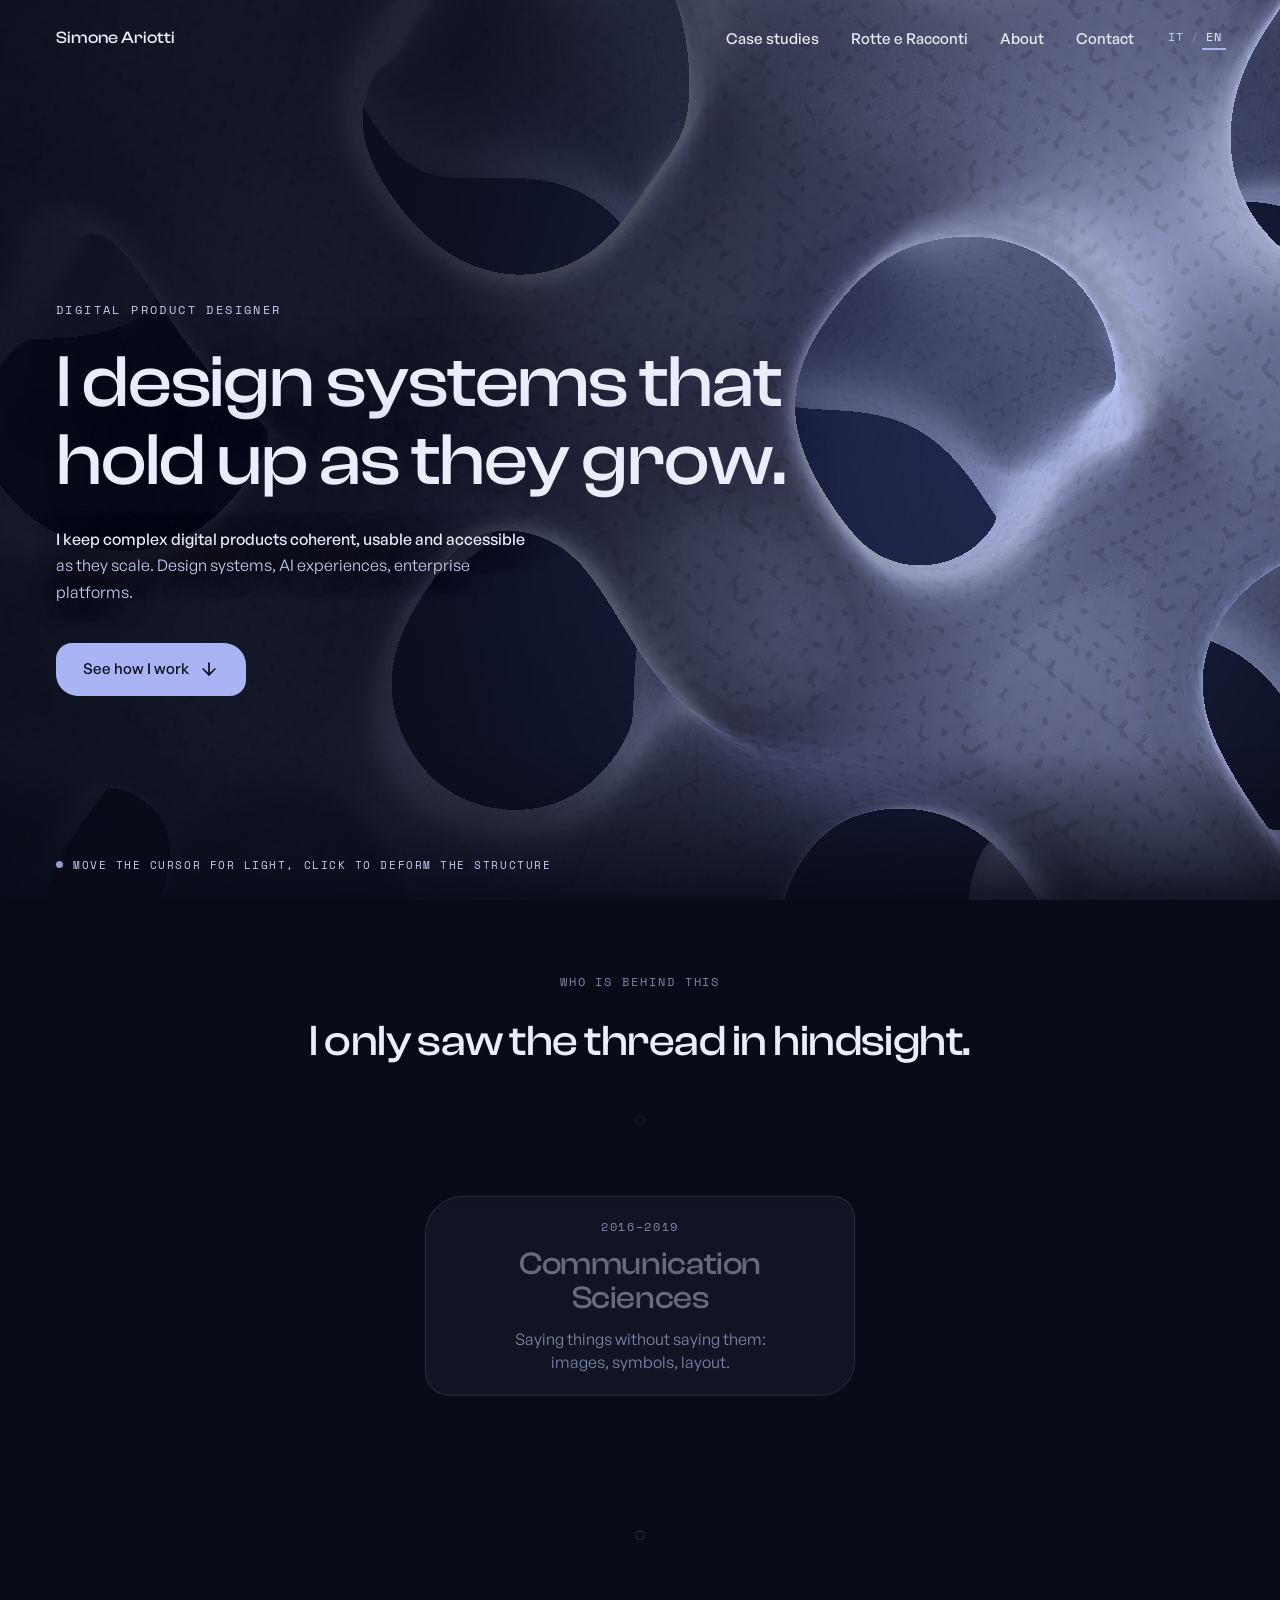
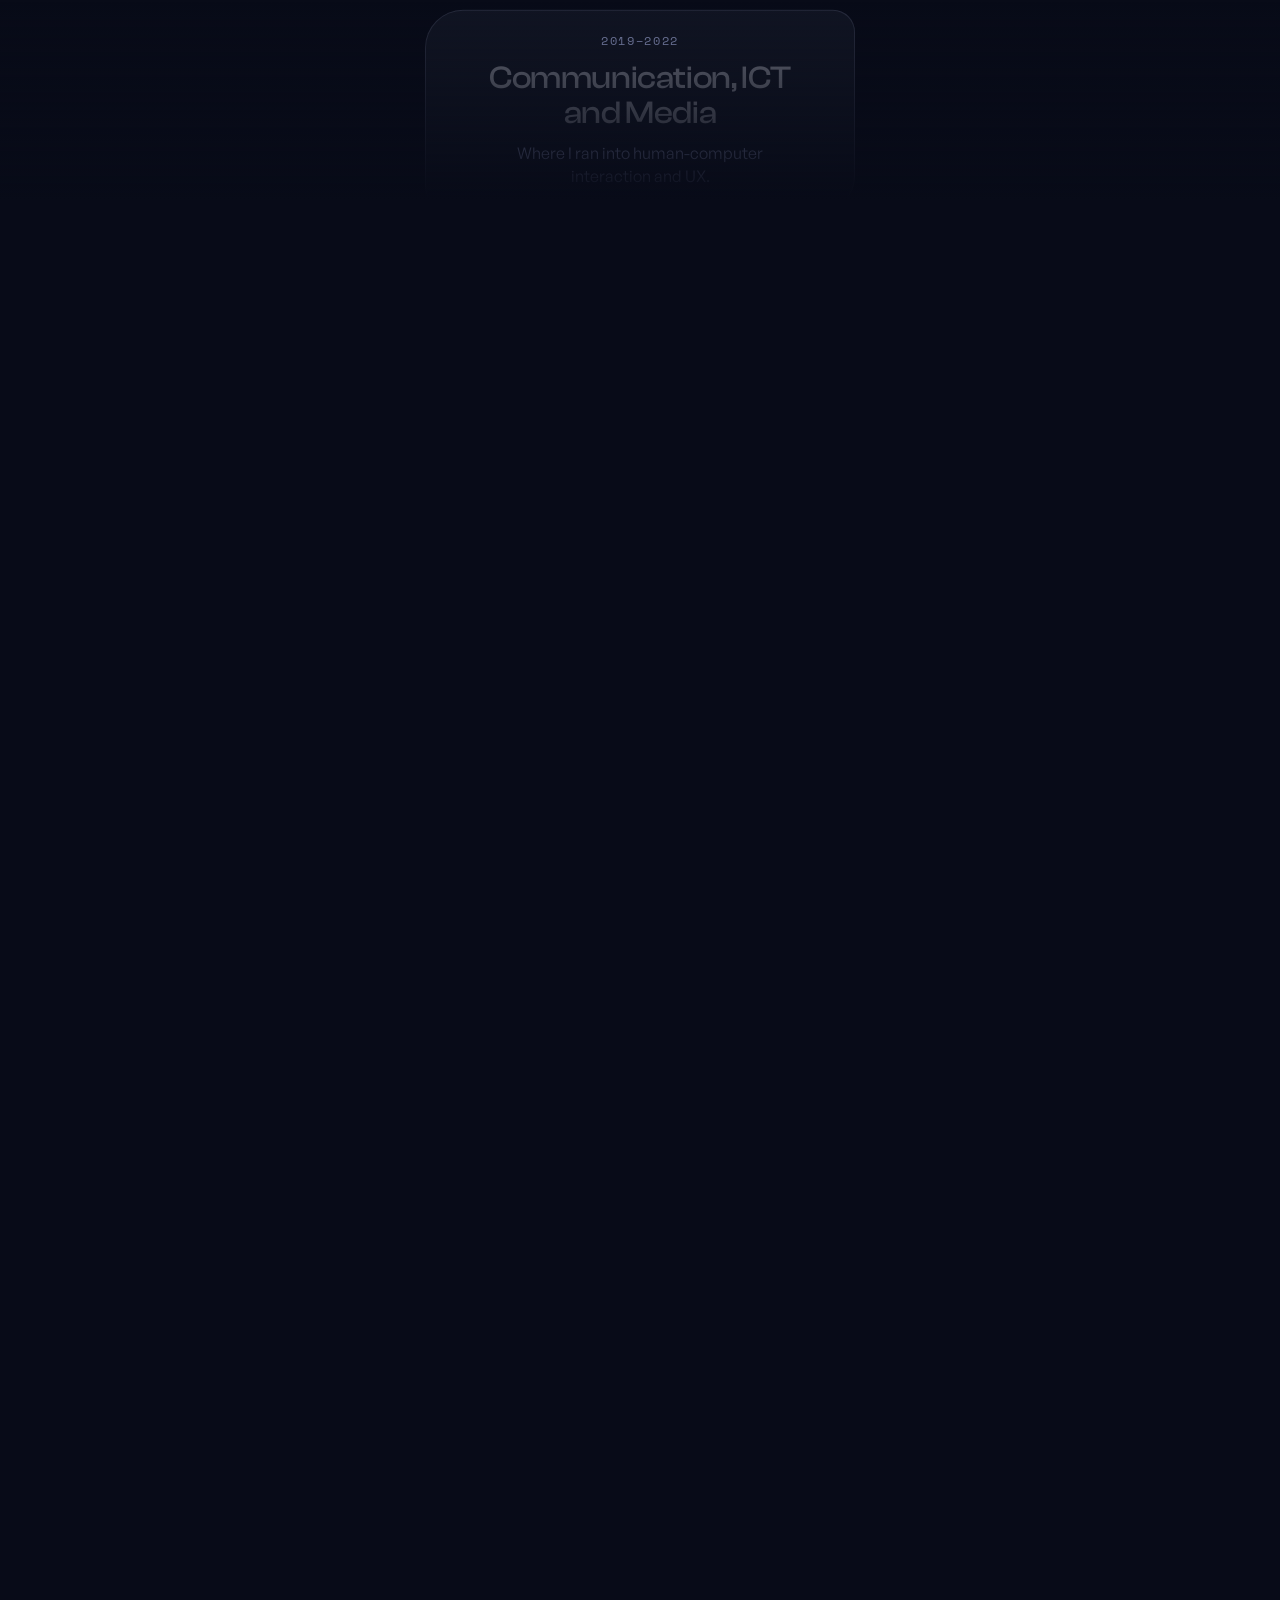
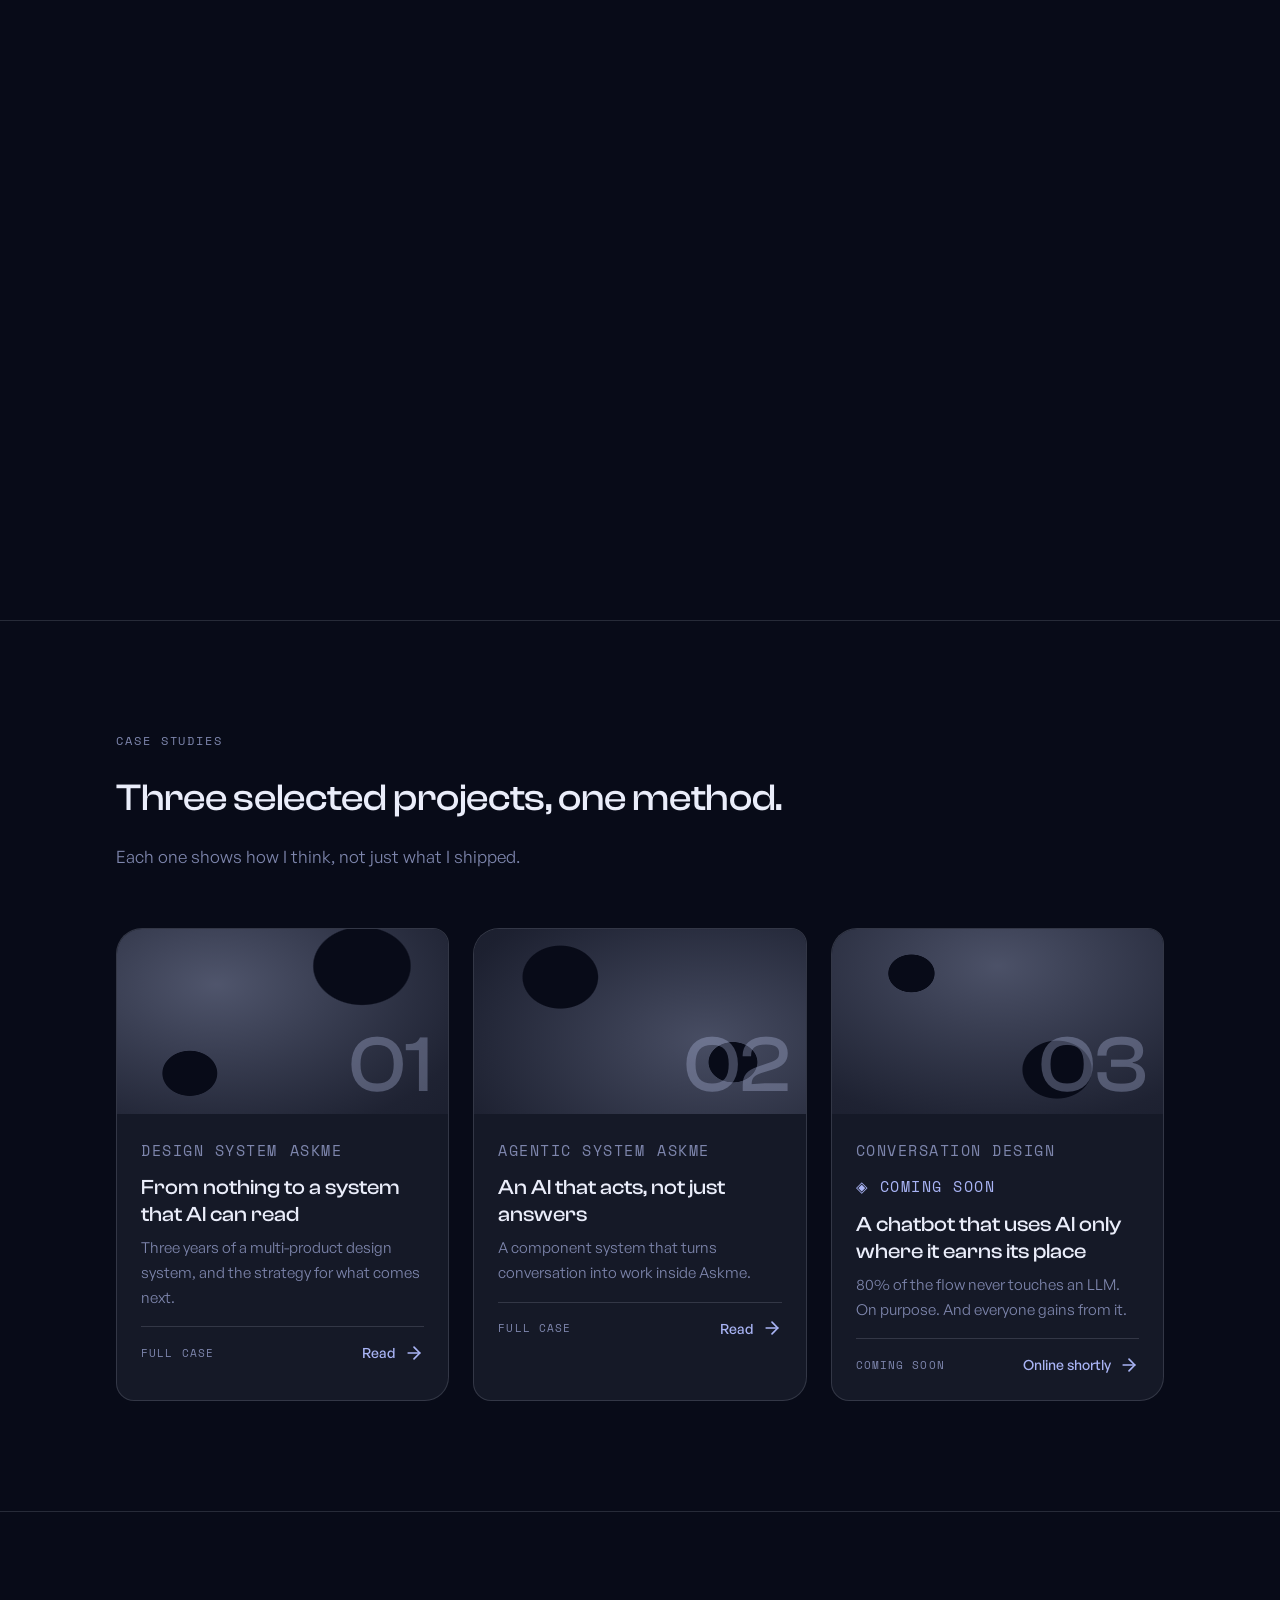
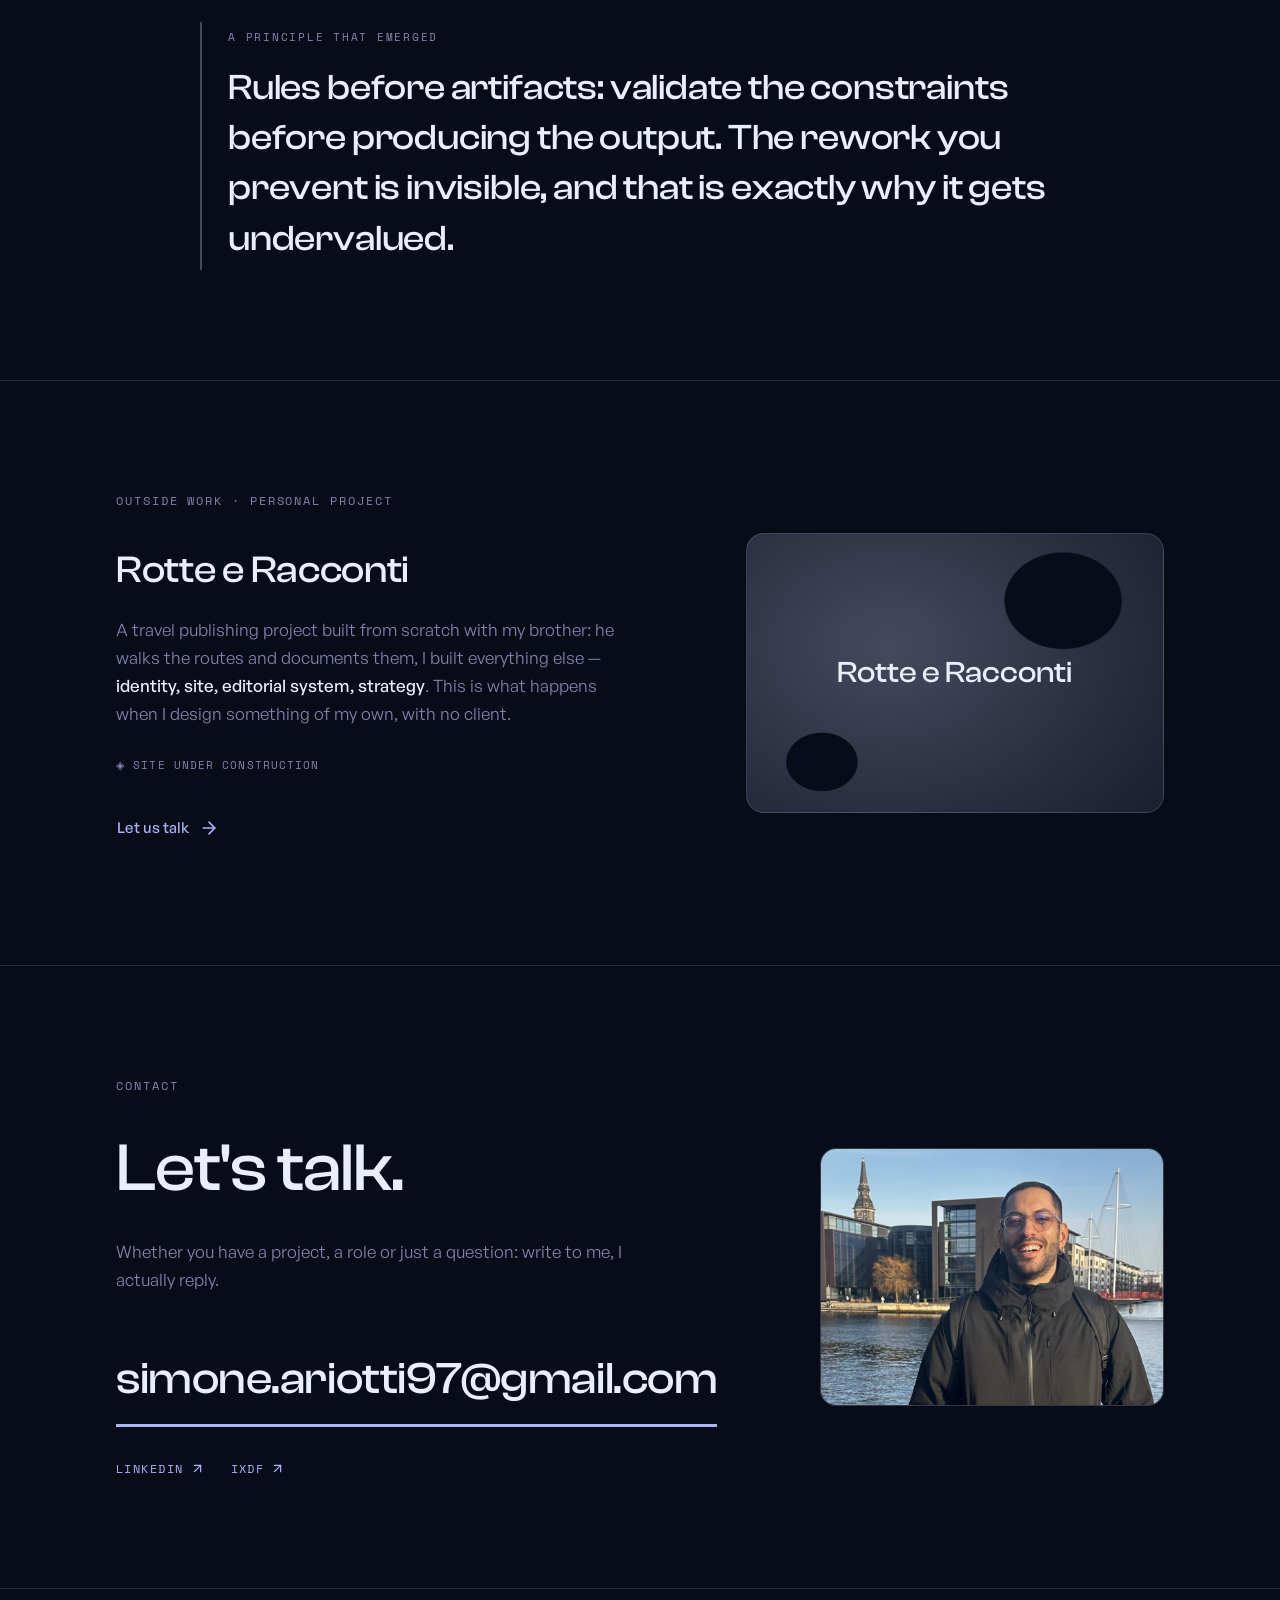
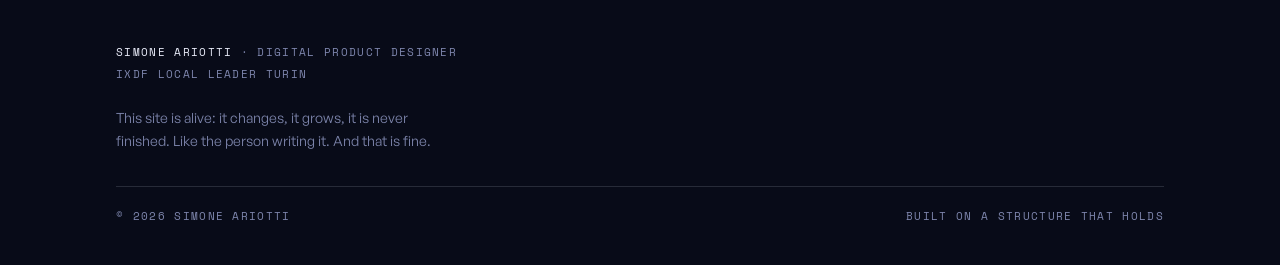
==== en/index.html @ 777fc72a "Sito bilingue IT/EN, font self-hosted, About accorciato" ====
<!DOCTYPE html>
<html lang="en">
<head>
<meta charset="UTF-8">
<meta name="viewport" content="width=device-width, initial-scale=1.0">
<title>Simone Ariotti · Digital Product Designer</title>
<meta name="description" content="Digital Product Designer. I design systems that hold up as products grow: design systems, AI experiences and B2B enterprise platforms. Case studies, background and contact.">
<link rel="canonical" href="https://simoneariotti.github.io/portfolio/en/">
<link rel="alternate" hreflang="it" href="https://simoneariotti.github.io/portfolio/">
<link rel="alternate" hreflang="en" href="https://simoneariotti.github.io/portfolio/en/">
<link rel="alternate" hreflang="x-default" href="https://simoneariotti.github.io/portfolio/">
<meta name="author" content="Simone Ariotti">
<meta name="theme-color" content="#080B18">

<link rel="icon" href="../assets/favicon.svg" type="image/svg+xml">
<link rel="icon" href="../assets/favicon-32.png" sizes="32x32" type="image/png">
<link rel="apple-touch-icon" href="../assets/apple-touch-icon.png">

<meta property="og:type" content="website">
<meta property="og:site_name" content="Simone Ariotti">
<meta property="og:locale" content="en_GB">
<meta property="og:url" content="https://simoneariotti.github.io/portfolio/en/">
<meta property="og:title" content="Simone Ariotti · Digital Product Designer">
<meta property="og:description" content="Digital Product Designer. I design systems that hold up as products grow: design systems, AI experiences and B2B enterprise platforms. Case studies, background and contact.">
<meta property="og:image" content="https://simoneariotti.github.io/portfolio/assets/og-image.jpg">
<meta property="og:image:width" content="1200">
<meta property="og:image:height" content="630">
<meta property="og:image:alt" content="A violet-ice lattice structure on a deep indigo field, with the line: I design systems that hold up as they grow.">

<meta name="twitter:card" content="summary_large_image">
<meta name="twitter:title" content="Simone Ariotti · Digital Product Designer">
<meta name="twitter:description" content="Digital Product Designer. I design systems that hold up as products grow: design systems, AI experiences and B2B enterprise platforms. Case studies, background and contact.">
<meta name="twitter:image" content="https://simoneariotti.github.io/portfolio/assets/og-image.jpg">
<style>
/* Font ospitati qui, nessuna terza parte. Solo i pesi che il sito usa davvero,
   verificati misurando il font-weight calcolato di ogni elemento nel browser:
   Clash Display solo 500, General Sans 400 e 500, Space Mono 400.
   Aggiungerne uno = copiare il .woff2 e ripetere il blocco.
   Licenze in assets/font/, ITF Free Font License per i due Fontshare. */
@font-face{
  font-family:'Clash Display';font-style:normal;font-weight:500;font-display:swap;
  src:url('../assets/font/clash-display-500.woff2') format('woff2');
}
@font-face{
  font-family:'General Sans';font-style:normal;font-weight:400;font-display:swap;
  src:url('../assets/font/general-sans-400.woff2') format('woff2');
}
@font-face{
  font-family:'General Sans';font-style:normal;font-weight:500;font-display:swap;
  src:url('../assets/font/general-sans-500.woff2') format('woff2');
}
/* Space Mono ospitato qui, non su un CDN esterno: senza terze parti
   nessun IP dei visitatori esce dal sito. SIL Open Font License 1.1,
   licenza in assets/font/LICENSE-space-mono.txt */
@font-face{
  font-family:'Space Mono';font-style:normal;font-weight:400;font-display:swap;
  src:url('../assets/font/space-mono-400-latin.woff2') format('woff2');
  unicode-range:U+0000-00FF,U+0131,U+0152-0153,U+02BB-02BC,U+02C6,U+02DA,U+02DC,U+0304,U+0308,U+0329,U+2000-206F,U+20AC,U+2122,U+2191,U+2193,U+2212,U+2215,U+FEFF,U+FFFD;
}
@font-face{
  font-family:'Space Mono';font-style:normal;font-weight:400;font-display:swap;
  src:url('../assets/font/space-mono-400-latin-ext.woff2') format('woff2');
  unicode-range:U+0100-02BA,U+02BD-02C5,U+02C7-02CC,U+02CE-02D7,U+02DD-02FF,U+1D00-1DBF,U+1E00-1E9F,U+1EF2-1EFF,U+2020,U+20A0-20AB,U+20AD-20C0,U+2113,U+2C60-2C7F,U+A720-A7FF;
}

:root{
  /* ── Palette RETICOLO: un solo tema, scuro ── */
  --abisso:#080B18;      /* fondo, indaco profondissimo, mai nero puro */
  --ghiaccio:#C4CEF5;    /* la struttura, viola-ghiaccio */
  --testo:#EAEDFA;
  --mezzo:#7E86AD;       /* testo secondario, metadata */
  --funzione:#A9B4F5;    /* accento funzionale: SOLO interattivo */

  --superficie:color-mix(in srgb, var(--ghiaccio) 7%, var(--abisso));
  --bordo:color-mix(in srgb, var(--testo) 14%, transparent);
  --bordo-forte:color-mix(in srgb, var(--testo) 28%, transparent);

  /* trama di fondo: gradiente unico e continuo per tutta la pagina, mai bande per sezione */
  --trama-fondo:
    radial-gradient(125% 85% at 86% -12%, #141A3C 0%, rgba(20,26,60,0) 50%),
    radial-gradient(115% 95% at -14% 114%, #0E1330 0%, rgba(14,19,48,0) 48%),
    var(--abisso);

  --font-display:'Clash Display','Segoe UI',system-ui,sans-serif;
  --font-body:'General Sans',system-ui,sans-serif;
  --font-mono:'Space Mono',ui-monospace,monospace;

  --ease-viscoso:cubic-bezier(0.22,1,0.36,1);
  --durata-micro:220ms; --durata-orchestrata:800ms;
  --misura-prosa:70ch;
  --materia:.65;   /* quanto emerge la materia di fondo. Verificato: oltre .65 il testo secondario scende sotto 4.5:1 */
}
*{margin:0;padding:0;box-sizing:border-box}
html{scroll-behavior:smooth}
/* la barra resta in cima: gli ancoraggi devono fermarsi sotto, non sparirci dietro */
:target,section[id],header[id],div[id]{scroll-margin-top:96px}
@media(max-width:760px){:target,section[id],header[id],div[id]{scroll-margin-top:110px}}
@media (prefers-reduced-motion: reduce){
  html{scroll-behavior:auto}
  *,*::before,*::after{animation:none!important;transition-duration:1ms!important}
}
body{background:var(--trama-fondo);background-attachment:fixed;color:var(--testo);font-family:var(--font-body);font-size:17px;line-height:1.65}

a{color:var(--funzione)}
a:focus-visible,button:focus-visible{outline:2px solid var(--funzione);outline-offset:3px;border-radius:2px}

.salta{position:absolute;left:-9999px;top:0;background:var(--funzione);color:var(--abisso);padding:10px 18px;border-radius:0 0 8px 0;z-index:50}
.salta:focus{left:0}

/* ── MATERIA DI FONDO: la struttura non finisce con la hero.
   Un livello fisso dietro tutta la pagina, immobile mentre il contenuto scorre.
   E un'immagine, non lo shader: tenere accesa la GPU per dieci schermate di scroll
   si paga in batteria e fluidita, e le prestazioni sono una regola non negoziabile.
   --materia governa quanto emerge: oltre un certo valore il testo secondario scende
   sotto la soglia di contrasto, quindi non si alza a occhio. ── */
.materia{
  position:fixed;inset:0;z-index:-1;pointer-events:none;
  background:url('../assets/materia.webp') center center / cover no-repeat;
  opacity:var(--materia);
}
@media (max-width:760px){.materia{opacity:calc(var(--materia) * .8)}}
.wrap{max-width:1160px;margin:0 auto;padding:0 clamp(20px,4.5vw,56px)}

/* ── NAV ── */
nav.principale{
  position:sticky;top:0;z-index:40;
  display:flex;justify-content:space-between;align-items:center;
  padding:24px clamp(20px,4.5vw,56px);
  background:rgba(8,11,24,.985);
  border-bottom:1px solid var(--bordo);
  transition:background-color var(--durata-micro) var(--ease-viscoso),
             border-color var(--durata-micro) var(--ease-viscoso),
             padding var(--durata-micro) var(--ease-viscoso);
}
/* appena si lascia la cima la barra si stringe: resta consultabile senza rubare schermo */
nav.principale.ancorata{padding-top:14px;padding-bottom:14px}
/* sulla home galleggia sopra la hero: trasparente in cima, prende corpo quando si scende.
   Fondo pieno e non sfocato: un blur permanente sopra il canvas si paga a ogni frame */
nav.principale.sovrapposta{position:fixed;left:0;right:0;background:transparent;border-bottom-color:transparent}
nav.principale.sovrapposta.ancorata{background:rgba(8,11,24,.985);border-bottom-color:var(--bordo)}
nav.principale .logo{font-family:var(--font-display);font-weight:500;font-size:17px;color:var(--testo);text-decoration:none}
nav.principale ul{display:flex;gap:clamp(16px,2.6vw,32px);list-style:none}
nav.principale ul a{
  font-size:15px;font-weight:500;text-decoration:none;color:var(--testo);
  transition:color var(--durata-micro) var(--ease-viscoso);
}
nav.principale ul a:hover{color:var(--funzione)}
/* Switch di lingua. Stesso modello della barra indice dell'about:
   l'accento segnala dove sei, e uno stato attivo, non decorazione.
   Sopra la hero la barra e trasparente e il fondo e la struttura animata:
   li --mezzo scende a 2,5:1, quindi la lingua non attiva usa --ghiaccio. */
nav.principale ul li.lingua{display:flex;align-items:center;gap:5px;font-family:var(--font-mono);font-size:12px;letter-spacing:.1em}
nav.principale ul li.lingua a,nav.principale ul li.lingua .attiva{
  /* area di tocco 24x24 minimo (WCAG 2.5.8): i margini negativi la allargano
     senza spostare il resto della barra */
  display:inline-flex;align-items:center;justify-content:center;
  min-width:24px;min-height:24px;margin:-4px -2px;
  font-family:var(--font-mono);font-size:12px;letter-spacing:.1em;
  border-bottom:2px solid transparent;
  transition:color var(--durata-micro) var(--ease-viscoso),border-color var(--durata-micro) var(--ease-viscoso);
}
/* Space Mono esiste solo in 400 e 700: ereditare il 500 della barra farebbe
   sintetizzare al browser un finto grassetto. */
nav.principale ul li.lingua a,nav.principale ul li.lingua .attiva{font-weight:400}
nav.principale ul li.lingua a{color:var(--ghiaccio);text-decoration:none}
nav.principale ul li.lingua a:hover,nav.principale ul li.lingua a:focus-visible{color:var(--testo)}
/* Deroga voluta rispetto alla barra indice, che colora anche il testo di --funzione:
   qui la barra puo' stare sopra la hero, dove --funzione sul testo scende a 4,3:1.
   L'accento resta sul filetto (elemento grafico, soglia 3:1), il testo va su --testo. */
nav.principale ul li.lingua .attiva{color:var(--testo);border-bottom-color:var(--funzione)}
nav.principale ul li.lingua .sep{color:color-mix(in srgb, var(--ghiaccio) 40%, transparent)}
@media (prefers-reduced-motion: reduce){nav.principale ul li.lingua a{transition:none}}
@media(max-width:760px){
  nav.principale ul li.lingua a,nav.principale ul li.lingua .attiva{min-height:44px;margin:-4px -2px}
}
.sez-nota{color:var(--mezzo);font-size:14px;margin:-4px 0 30px}
/* Switch di lingua. Stesso modello della barra indice dell'about:
   l'accento segnala dove sei, e uno stato attivo, non decorazione.
   Sopra la hero la barra e trasparente e il fondo e la struttura animata:
   li --mezzo scende a 2,5:1, quindi la lingua non attiva usa --ghiaccio. */
nav.principale ul li.lingua{display:flex;align-items:center;gap:5px;font-family:var(--font-mono);font-size:12px;letter-spacing:.1em}
nav.principale ul li.lingua a,nav.principale ul li.lingua .attiva{
  /* area di tocco 24x24 minimo (WCAG 2.5.8): i margini negativi la allargano
     senza spostare il resto della barra */
  display:inline-flex;align-items:center;justify-content:center;
  min-width:24px;min-height:24px;margin:-4px -2px;
  font-family:var(--font-mono);font-size:12px;letter-spacing:.1em;
  border-bottom:2px solid transparent;
  transition:color var(--durata-micro) var(--ease-viscoso),border-color var(--durata-micro) var(--ease-viscoso);
}
nav.principale ul li.lingua a{color:var(--ghiaccio);text-decoration:none}
nav.principale ul li.lingua a:hover,nav.principale ul li.lingua a:focus-visible{color:var(--testo)}
/* Deroga voluta rispetto alla barra indice, che colora anche il testo di --funzione:
   qui la barra puo' stare sopra la hero, dove --funzione sul testo scende a 4,3:1.
   L'accento resta sul filetto (elemento grafico, soglia 3:1), il testo va su --testo. */
nav.principale ul li.lingua .attiva{color:var(--testo);border-bottom-color:var(--funzione)}
nav.principale ul li.lingua .sep{color:color-mix(in srgb, var(--ghiaccio) 40%, transparent)}
@media (prefers-reduced-motion: reduce){nav.principale ul li.lingua a{transition:none}}
@media(max-width:760px){
  nav.principale ul li.lingua a,nav.principale ul li.lingua .attiva{min-height:44px;margin:-4px -2px}
}
.sez-nota{color:var(--mezzo);font-size:14px;margin:-4px 0 30px}
@media(max-width:760px){
  /* sotto i 760px le voci non stanno su una riga con il logo: il logo prende la sua riga,
     le voci vanno a capo per conto loro e ricevono l'area tattile che a 15px non avevano */
  nav.principale{flex-direction:column;align-items:flex-start;gap:2px;padding:18px clamp(20px,4.5vw,56px)}
  nav.principale .logo{white-space:nowrap}
  nav.principale ul{flex-wrap:wrap;gap:0 20px}
  nav.principale ul a{font-size:13px;padding:9px 0;display:inline-block}
  /* a due righe su schermo stretto la barra pesa: da ancorata si stringe ancora */
  nav.principale.ancorata{padding-top:9px;padding-bottom:7px}
  nav.principale.ancorata .logo{font-size:15px}
}
@media (prefers-reduced-motion: reduce){nav.principale{transition:none}}

/* ── HERO: la materia e il reticolo, momento orchestrato della pagina ── */
.hero{position:relative;min-height:100svh;display:flex;flex-direction:column;justify-content:center;overflow:hidden}
#reticolo{position:absolute;inset:0;width:100%;height:100%;display:block;cursor:crosshair;touch-action:pan-y pinch-zoom}
.hero-scrim{ /* protezione di lettura sul lato del testo */
  position:absolute;inset:0;z-index:1;pointer-events:none;
  background:
    linear-gradient(to top, rgba(8,11,24,.88) 0px, rgba(8,11,24,0) 150px),
    linear-gradient(100deg, rgba(8,11,24,.93) 0%, rgba(8,11,24,.86) 34%, rgba(8,11,24,.55) 58%, rgba(8,11,24,.12) 78%, rgba(8,11,24,0) 92%);
}
@media(max-width:900px){
  /* su schermo stretto il testo va da bordo a bordo: lo scrim diventa una fascia verticale,
     altrimenti la meta destra di ogni riga finisce sopra la struttura illuminata */
  .hero-scrim{
    background:
      linear-gradient(to top, rgba(8,11,24,.92) 0px, rgba(8,11,24,0) 170px),
      linear-gradient(180deg, rgba(8,11,24,.58) 0%, rgba(8,11,24,.74) 18%, rgba(8,11,24,.74) 74%, rgba(8,11,24,.42) 100%);
  }
}
.hero-testo{
  position:relative;z-index:2;
  padding:96px clamp(20px,4.5vw,56px) 0;
  max-width:1050px;
}
.hero .eyebrow{font-family:var(--font-mono);font-size:12px;letter-spacing:.2em;text-transform:uppercase;color:var(--ghiaccio);margin-bottom:24px}
.hero h1{
  font-family:var(--font-display);font-weight:500;
  font-size:clamp(38px,5.8vw,84px);line-height:1.05;letter-spacing:-.015em;text-wrap:balance;
  margin-bottom:26px;text-shadow:0 4px 54px rgba(8,11,24,.75);
}
.hero .firma{font-size:16px;color:var(--ghiaccio);max-width:54ch;margin-bottom:38px;text-shadow:0 2px 30px rgba(8,11,24,.85)}
.hero .firma strong{color:var(--testo);font-weight:500}
.hero-basso{
  position:absolute;bottom:26px;left:0;right:0;z-index:2;
  display:flex;justify-content:flex-start;align-items:center;
  padding:0 clamp(20px,4.5vw,56px);
  font-family:var(--font-mono);font-size:11px;letter-spacing:.14em;text-transform:uppercase;color:var(--ghiaccio);
}
.hero-basso .hint{display:flex;align-items:center;gap:10px}
.hero-basso .hint::before{
  content:'';width:7px;height:7px;border-radius:50%;background:var(--funzione);opacity:.85;
  animation:pulse 3.4s var(--ease-viscoso) infinite;
}
@keyframes pulse{0%,100%{transform:scale(1);opacity:.85}50%{transform:scale(1.55);opacity:.3}}
@media (pointer:coarse){
  /* niente cursore da muovere: l'istruzione sparisce, e con essa l'intera riga */
  .hero-basso{display:none}
}

/* ── BOTTONI (DS): parti del reticolo, raggio organico e luce che segue il puntatore ── */
.icona{width:20px;height:20px;flex:0 0 auto;stroke:currentColor;stroke-width:2;stroke-linecap:round;stroke-linejoin:round;fill:none}
.btn{
  position:relative;overflow:hidden;isolation:isolate;
  display:inline-flex;align-items:center;gap:10px;
  font-family:var(--font-body);font-weight:500;font-size:15px;
  border-radius:16px 22px 16px 22px;padding:13px 26px;cursor:pointer;border:1px solid transparent;text-decoration:none;
  transition:background var(--durata-micro) var(--ease-viscoso), border-color var(--durata-micro) var(--ease-viscoso),
             color var(--durata-micro) var(--ease-viscoso), transform var(--durata-micro) var(--ease-viscoso);
}
.btn:active{transform:scale(.985)}
.btn .freccia{transition:transform var(--durata-micro) var(--ease-viscoso)}
.btn:hover .freccia{transform:translateX(4px)}
.btn:hover .freccia-giu{transform:translateY(3px)}
.btn-primaria::before{
  content:'';position:absolute;inset:0;z-index:-1;opacity:0;
  transition:opacity .55s var(--ease-viscoso);
  background:radial-gradient(150px circle at var(--lx,50%) var(--ly,50%),
    color-mix(in srgb, var(--ghiaccio) 58%, transparent) 0%,
    color-mix(in srgb, var(--ghiaccio) 26%, transparent) 38%,
    transparent 72%);
}
.btn-primaria:hover::before{opacity:1}
.btn-primaria{background:var(--funzione);color:var(--abisso)}
.btn-silenziosa{background:transparent;color:var(--funzione);padding-left:0;padding-right:0;border-radius:4px;overflow:visible}
.btn-silenziosa:hover{text-decoration:underline;text-underline-offset:5px}

/* ── SEZIONI: sfondo continuo, filetti sottili e spazio, MAI bande di colore ── */
section{padding:clamp(72px,9vw,110px) 0;border-top:1px solid var(--bordo)}
.hero+section{border-top:none}
.eyebrow{font-family:var(--font-mono);font-size:12px;letter-spacing:.16em;text-transform:uppercase;color:var(--mezzo);margin-bottom:16px}
.sez-titolo{font-family:var(--font-display);font-weight:500;font-size:clamp(26px,3vw,38px);letter-spacing:-.008em;margin-bottom:14px}
.sez-intro{color:var(--mezzo);max-width:58ch;margin-bottom:clamp(36px,5vw,56px)}

/* card: la cover buca verso l'abisso, come il reticolo */
.cs-grid{display:grid;grid-template-columns:repeat(auto-fit,minmax(290px,1fr));gap:24px}
.cs-card{
  position:relative;display:block;border-radius:26px 16px 24px 18px;overflow:hidden;text-decoration:none;color:var(--testo);
  background:var(--superficie);border:1px solid var(--bordo);
  transition:transform var(--durata-micro) var(--ease-viscoso), border-color var(--durata-micro) var(--ease-viscoso);
}
.cs-card:hover{transform:translateY(-4px);border-color:var(--bordo-forte)}
/* la luce del reticolo entra nella card e segue il puntatore, come nella hero */
.cs-card .luce{position:absolute;inset:0;z-index:1;pointer-events:none;opacity:0;
  transition:opacity var(--durata-micro) var(--ease-viscoso);
  background:radial-gradient(280px circle at var(--lx,72%) var(--ly,22%), color-mix(in srgb, var(--ghiaccio) 14%, transparent) 0%, transparent 70%)}
.cs-card:hover .luce{opacity:1}
.cs-cover{height:185px;position:relative;overflow:hidden}
.cs-cover .trama{position:absolute;inset:0;transition:transform 700ms var(--ease-viscoso)}
.cs-card:hover .trama{transform:scale(1.05)}
.cover-1 .trama{background:
  radial-gradient(150px 120px at 74% 20%, var(--abisso) 32%, transparent 33%),
  radial-gradient(90px 74px at 22% 78%, var(--abisso) 30%, transparent 31%),
  radial-gradient(130% 140% at 30% 30%, color-mix(in srgb, var(--ghiaccio) 38%, var(--abisso)) 0%, color-mix(in srgb, var(--ghiaccio) 12%, var(--abisso)) 62%, var(--superficie) 100%);}
.cover-2 .trama{background:
  radial-gradient(120px 100px at 26% 26%, var(--abisso) 31%, transparent 32%),
  radial-gradient(80px 66px at 78% 72%, var(--abisso) 30%, transparent 31%),
  radial-gradient(130% 140% at 70% 60%, color-mix(in srgb, var(--ghiaccio) 34%, var(--abisso)) 0%, color-mix(in srgb, var(--ghiaccio) 11%, var(--abisso)) 62%, var(--superficie) 100%);}
.cover-3 .trama{background:
  radial-gradient(110px 92px at 68% 76%, var(--abisso) 31%, transparent 32%),
  radial-gradient(76px 62px at 24% 24%, var(--abisso) 30%, transparent 31%),
  radial-gradient(130% 140% at 50% 20%, color-mix(in srgb, var(--ghiaccio) 36%, var(--abisso)) 0%, color-mix(in srgb, var(--ghiaccio) 12%, var(--abisso)) 62%, var(--superficie) 100%);}
.cs-body{padding:24px;position:relative;z-index:2}
.cs-meta{font-family:var(--font-mono);font-size:11px;letter-spacing:.1em;text-transform:uppercase;color:var(--mezzo);display:flex;flex-wrap:wrap;gap:12px;margin-bottom:12px}
.cs-meta .gate{color:var(--funzione)}
.cs-body h3{font-family:var(--font-display);font-weight:500;font-size:21px;line-height:1.28;margin-bottom:8px}
.cs-body p{font-size:15px;color:var(--mezzo)}
.cs-cover .indice{
  position:absolute;right:16px;bottom:8px;z-index:1;
  font-family:var(--font-display);font-weight:500;font-size:80px;line-height:1;
  color:color-mix(in srgb, var(--ghiaccio) 30%, transparent);
  pointer-events:none;
}
.cs-azione{
  display:flex;justify-content:space-between;align-items:center;
  margin-top:16px;padding-top:14px;border-top:1px solid var(--bordo);
  font-size:14px;font-weight:500;color:var(--funzione);
}
.cs-azione .dove{font-weight:400;font-family:var(--font-mono);font-size:11px;letter-spacing:.1em;text-transform:uppercase;color:var(--mezzo)}
.cs-azione .vai{display:inline-block;transition:transform var(--durata-micro) var(--ease-viscoso)}
.cs-card:hover .cs-azione .vai{transform:translateX(4px)}

/* principio: voce display su filetto, niente corsivi */
.principio{position:relative;max-width:880px;margin:0 auto;padding:6px 0 6px 28px}
.principio::before{content:'';position:absolute;left:0;top:0;bottom:0;width:2px;background:var(--bordo-forte);transform-origin:top;transition:transform .9s var(--ease-viscoso)}
.reveal-on .principio::before{transform:scaleY(0)}
.reveal-on .principio.lit::before{transform:scaleY(1)}
@media (prefers-reduced-motion: reduce){.reveal-on .principio::before{transform:scaleY(1);transition:none}}
.principio .p-label{font-family:var(--font-mono);font-size:11px;letter-spacing:.16em;text-transform:uppercase;color:var(--mezzo);margin-bottom:16px}
.principio blockquote{font-family:var(--font-display);font-weight:500;font-size:clamp(24px,3vw,36px);line-height:1.4;letter-spacing:-.005em}

/* R&R */
.rr{display:grid;grid-template-columns:1.15fr .85fr;gap:clamp(32px,5vw,64px);align-items:center}
@media(max-width:820px){.rr{grid-template-columns:1fr}}
.rr-testo p{color:var(--mezzo);max-width:52ch;margin-bottom:28px}
.rr-testo p strong{color:var(--testo);font-weight:500}
.rr-visual{
  height:280px;border-radius:18px;position:relative;overflow:hidden;border:1px solid var(--bordo);
  background:
    radial-gradient(170px 140px at 76% 24%, var(--abisso) 34%, transparent 35%),
    radial-gradient(110px 90px at 18% 82%, var(--abisso) 32%, transparent 33%),
    radial-gradient(130% 150% at 34% 40%, color-mix(in srgb, var(--ghiaccio) 32%, var(--abisso)) 0%, color-mix(in srgb, var(--ghiaccio) 10%, var(--abisso)) 64%, var(--superficie) 100%);
}
.rr-visual .marchio{
  position:absolute;inset:0;display:flex;align-items:center;justify-content:center;
  font-family:var(--font-display);font-weight:500;font-size:clamp(22px,2.4vw,30px);color:var(--testo);
}

/* ── CHI C'E DIETRO: il filo rosso, sezione pinnata sotto la hero. Lo scroll pilota la fascia di fuoco ── */
/* --crescita: quanto cresce la cella a fuoco. Unica fonte di verita: il JS la legge per calcolare gli ingombri a scala piena.
   Dove c'e meno spazio la cella cresce meno, cosi a scala piena resta dentro il viewport e sotto il titolo.
   Il JS rilegge la variabile a ogni resize: gli ingombri del filo si adeguano da soli */
.filo{position:relative;height:680vh;padding:0;--crescita:.6}
@media (max-width:1200px),(max-height:840px){.filo{--crescita:.4}}
@media (max-height:700px){.filo{--crescita:.28}}
.filo .stage{position:sticky;top:0;height:100vh;overflow:hidden;--praw:0}
/* scrim: le celle scompaiono in modo elegante uscendo in alto (dietro il titolo) ed entrando dal basso */
.filo .stage::before,.filo .stage::after{content:'';position:absolute;left:0;right:0;z-index:2;pointer-events:none}
.filo .stage::before{top:0;height:34vh;background:linear-gradient(var(--abisso) 32%, transparent)}
.filo .stage::after{bottom:0;height:22vh;background:linear-gradient(transparent, var(--abisso))}
.filo .titolo{position:absolute;top:8vh;left:0;right:0;text-align:center;z-index:3;
  font-family:var(--font-display);font-weight:500;font-size:clamp(26px,3.4vw,44px);letter-spacing:-.012em;padding:0 24px;text-wrap:balance}
.filo .titolo .eyebrow{display:block;font-family:var(--font-mono);font-size:12px;letter-spacing:.16em;text-transform:uppercase;color:var(--mezzo);margin-bottom:14px;font-weight:400}
.filo .colonna{position:absolute;left:0;right:0;top:0;margin:0 auto;max-width:640px;text-align:center;transform:translateY(var(--ty,0px));will-change:transform}
/* il filo e spezzato: un segmento per stazione, che parte dal bordo della cella precedente (misurato a scala piena)
   e arriva al nodo della successiva. Nessun tratto corre dietro una cella, quindi non la attraversa mai.
   viewBox in pixel reali: la curvatura disegnata e quella che si vede */
.filo .thread{position:absolute;left:50%;top:0;transform:translateX(-50%);width:150px;height:100%;overflow:visible;z-index:0}
.filo .thread path{fill:none;stroke:var(--ghiaccio);stroke-width:2;stroke-linecap:round;
  filter:drop-shadow(0 0 6px color-mix(in srgb,var(--ghiaccio) 60%,transparent));
  stroke-dasharray:1;stroke-dashoffset:calc(1 - var(--f,0))}
.filo .tappe{list-style:none;position:relative;z-index:1;margin:0;padding:0}
.filo .tappa{position:relative;padding-top:34px;margin:0 auto clamp(150px,20vh,220px);--focus:0;--vis:0;--on:0}
/* il nodo e il punto d'arrivo del filo: il JS lo posiziona sopra il bordo della cella misurato a scala piena,
   cosi non le finisce mai dentro quando cresce */
.filo .nodo{position:absolute;top:var(--nodo-y,0px);left:50%;transform:translateX(-50%) scale(calc(.7 + var(--on)*.3 + var(--focus)*.35));
  width:13px;height:13px;border-radius:50%;z-index:2;
  background:color-mix(in srgb, var(--ghiaccio) calc(var(--on)*100%), transparent);
  border:1.5px solid color-mix(in srgb, var(--ghiaccio) calc(28% + max(var(--on),var(--focus))*72%), transparent);
  box-shadow:0 0 calc(var(--focus)*20px) color-mix(in srgb, var(--ghiaccio) 75%, transparent)}
/* la cella del reticolo: bordo e superficie che si accendono col fuoco */
/* crescita con transform:scale (non font-size): non rifluisce il layout, la cella resta ancorata al centro.
   Larghezza base contenuta perche a scala piena (x1.6) deve stare nel viewport.
   Due variabili distinte: --focus tiene la scala (piano largo, uscita lenta), --vis toglie l'opacita prima
   e piu in fretta. Cosi la cella resta grande piu a lungo ma sparisce netta, senza incrociare il filo */
.filo .cella{position:relative;z-index:1;display:inline-block;max-width:min(56vw,430px);padding:20px clamp(24px,3vw,36px) 22px;
  border-radius:38px 22px 34px 24px;transform-origin:center;transform:scale(calc(1 + var(--focus)*var(--crescita)));
  background:color-mix(in srgb, var(--ghiaccio) calc(5% + var(--focus)*4%), var(--abisso));
  border:1px solid color-mix(in srgb, var(--ghiaccio) calc(12% + var(--focus)*42%), transparent);
  box-shadow:0 26px 70px -34px color-mix(in srgb, var(--ghiaccio) calc(var(--focus)*45%), transparent);
  opacity:var(--vis)}
.filo .anno{display:block;font-family:var(--font-mono);font-size:12px;letter-spacing:.14em;text-transform:uppercase;color:var(--mezzo);margin-bottom:10px}
.filo .voce{display:block;font-family:var(--font-display);font-weight:500;line-height:1.08;letter-spacing:-.012em;
  font-size:clamp(22px,2.6vw,32px);overflow-wrap:break-word;   /* una parola lunga non deve mai uscire dalla cella */
  color:color-mix(in srgb, var(--testo) calc((.42 + max(var(--on)*.5,var(--focus))*.58)*100%), var(--abisso))}
.filo .desc{display:block;margin:12px auto 0;max-width:34ch;font-family:var(--font-body);line-height:1.42;color:var(--mezzo);
  font-size:clamp(14px,1.5vw,16px);opacity:var(--focus);transform:translateY(calc((1 - var(--focus))*-4px))}
.filo .ritratto-wrap{display:flex;justify-content:center;padding-top:26px;position:relative;--focus:0;--vis:0;--on:0}
/* il ritratto: elemento puramente fotografico, naturale, che si stacca dal concept.
   Nessun trattamento, forma pulita, entra con una semplice dissolvenza. E l'ultima stazione: il filo ci arriva, non lo taglia */
.filo .ritratto{position:relative;width:min(74%,340px);aspect-ratio:4/5;
  border-radius:20px;overflow:hidden;border:1px solid var(--bordo);background:var(--superficie);
  opacity:var(--vis);transform:scale(calc(.94 + var(--focus)*.06));
  box-shadow:0 34px 80px -40px rgba(0,0,0,.65)}
.filo .foto{position:absolute;inset:0;width:100%;height:100%;object-fit:cover;object-position:50% 18%}
/* su viewport basse il ritratto va limitato: a 640px di altezza la chiusura gli finiva sopra */
@media (max-height:820px){.filo .ritratto{width:min(74%,300px,32vh)}}
.filo .chiusura{position:absolute;left:0;right:0;bottom:7vh;z-index:3;text-align:center;padding:0 24px;
  --c:clamp(0,(var(--praw) - 0.86)/0.14,1);opacity:var(--c);transform:translateY(calc((1 - var(--c))*14px));pointer-events:none}
.filo .chiusura p{color:var(--mezzo);max-width:52ch;margin:0 auto 18px}
.filo .chiusura p strong{color:var(--testo);font-weight:500}
.filo .chiusura p{pointer-events:auto}
.filo .chiusura .btn{pointer-events:auto}
/* statico: touch / reduced-motion / no-JS. La sezione diventa un blocco normale, tutto rivelato */
@media (max-width:760px){
  /* in modalita statica la cella non deve piu crescere in scala: puo prendersi la larghezza vera.
     Il blocco resta centrato sotto il filo, ma il testo torna sull'asse sinistro come nel resto del sito */
  .filo.statico .cella{max-width:86vw;text-align:left;padding:20px 22px 22px}
  .filo.statico .desc{margin:12px 0 0;max-width:none}
  .filo.statico .voce{font-size:clamp(20px,5.4vw,26px)}
}
/* le stazioni entrano una alla volta invece di essere gia tutte li: senza JS
   o con reduced-motion la regola non si applica e resta tutto visibile */
.reveal-on .filo.statico .tappa,.reveal-on .filo.statico .ritratto-wrap{
  opacity:0;transform:translateY(20px);
  transition:opacity 760ms var(--ease-viscoso),transform 760ms var(--ease-viscoso);
}
.reveal-on .filo.statico .tappa.entra,.reveal-on .filo.statico .ritratto-wrap.entra{opacity:1;transform:none}
.filo.statico{height:auto}
.filo.statico .stage{position:static;height:auto;overflow:visible;padding:clamp(64px,9vw,110px) 0}
.filo.statico .titolo{position:static;margin-bottom:36px}
.filo.statico .colonna{position:static;transform:none}
.filo.statico .thread{display:none}
/* statico: le stazioni sono tutte alla loro forma piena. A .35 restavano a meta
   accensione e i titoli leggevano come uno stato disabilitato, che non si attiva mai */
.filo.statico .tappa,.filo.statico .ritratto-wrap{--on:1;--focus:1;--vis:1}
/* con focus pieno bordo e alone diventerebbero da elemento selezionato: qui nessuna
   cella e "quella a fuoco", quindi si riportano a un valore di riposo */
.filo.statico .cella{border-color:color-mix(in srgb, var(--ghiaccio) 24%, transparent);box-shadow:0 20px 50px -34px rgba(0,0,0,.6)}
.filo.statico .nodo{transform:translateX(-50%) scale(1);box-shadow:0 0 10px color-mix(in srgb, var(--ghiaccio) 45%, transparent)}
.filo.statico .tappa{margin-bottom:36px}
.filo.statico .nodo{top:0}
.filo.statico .desc{opacity:1;transform:none}
.filo.statico .chiusura{position:static;opacity:1;transform:none;margin-top:36px}
.filo.statico .ritratto{margin:0 auto;transform:none}
.filo.statico .cella{opacity:1;transform:none}
.filo.statico .stage::before,.filo.statico .stage::after{display:none}

/* contatto */
.contatto h2{font-family:var(--font-display);font-weight:500;font-size:clamp(38px,5.4vw,68px);letter-spacing:-.014em;margin-bottom:14px}
.contatto .invito{color:var(--mezzo);max-width:52ch;margin-bottom:clamp(34px,5vw,48px)}
/* la mail non va mai a capo: si dimensiona sulla colonna che la contiene, non sul viewport.
   La stringa e larga ~13,5 volte il corpo, quindi 7cqw la fa stare dentro con margine.
   Il clamp in vw resta come ripiego dove i container query non ci sono */
.contatto-testo{container-type:inline-size}
.mail-grande{
  display:inline-block;font-family:var(--font-display);font-weight:500;
  font-size:clamp(20px,3.2vw,50px);
  font-size:min(7cqw,50px);
  letter-spacing:-.01em;white-space:nowrap;
  color:var(--testo);text-decoration:none;
  border-bottom:3px solid var(--funzione);padding-bottom:8px;
  transition:color var(--durata-micro) var(--ease-viscoso);
}
.mail-grande:hover{color:var(--funzione)}
.contatto-meta{margin-top:32px;display:flex;flex-wrap:wrap;gap:10px 26px;font-family:var(--font-mono);font-size:12px;letter-spacing:.12em;text-transform:uppercase;color:var(--mezzo)}
.contatto-meta a{color:var(--funzione);text-decoration:none}
.contatto-meta a:hover{text-decoration:underline;text-underline-offset:4px}

.contatto-layout{display:grid;grid-template-columns:1.3fr .7fr;gap:clamp(32px,5vw,64px);align-items:center}
@media(max-width:820px){.contatto-layout{grid-template-columns:1fr}}
.contatto-foto{
  aspect-ratio:4/3;border-radius:16px;overflow:hidden;
  border:1px solid var(--bordo);background:var(--superficie);
}
.contatto-foto img{width:100%;height:100%;object-fit:cover;object-position:50% 16%;display:block}
.rr-gate{margin:0 0 16px;font-family:var(--font-mono);font-size:11px;letter-spacing:.1em;text-transform:uppercase;color:var(--mezzo)}

/* footer: tre livelli distinti invece di righe accatastate.
   identita (micro-metadata) > la riga sul work in progress (prosa) > il copyright, staccato da un filetto */
footer{border-top:1px solid var(--bordo);padding:52px 0 40px}
footer .identita{font-family:var(--font-mono);font-size:11px;letter-spacing:.12em;text-transform:uppercase;color:var(--mezzo);line-height:2}
footer .identita strong{color:var(--testo);font-weight:400}
footer .wip{text-transform:none;letter-spacing:0;font-size:14px;line-height:1.6;margin-top:22px;max-width:42ch;color:var(--mezzo)}
footer .chiudi{
  margin-top:34px;padding-top:20px;border-top:1px solid var(--bordo);
  display:flex;flex-wrap:wrap;justify-content:space-between;gap:8px 24px;
  font-family:var(--font-mono);font-size:11px;letter-spacing:.12em;text-transform:uppercase;color:var(--mezzo);
}

/* ── MOTION: vocabolario di gesti. Ogni tipo di elemento ha il suo, tutti sulla stessa easing e famiglia di tempi ── */
.m{transition:opacity var(--d,560ms) var(--ease-viscoso), transform var(--d,560ms) var(--ease-viscoso)}
.reveal-on .m{opacity:0;transform:var(--from,translateY(14px))}
.reveal-on .m.in{opacity:1;transform:none}
.m-eyebrow{--from:translateX(-14px);--d:660ms}
.m-title{--from:translateY(26px);--d:1050ms}
.m-text{--from:translateY(16px);--d:840ms}
.m-li{--from:translateY(12px);--d:720ms}
.m-figure{--from:translateY(18px) scale(.955);--d:1150ms}
.m-quote{--from:translateY(20px);--d:1000ms}
@media (prefers-reduced-motion: reduce){.reveal-on .m{opacity:1;transform:none;transition:none}}

/* ── CURSORE: la lampada sulla struttura. Cambia forma secondo l'oggetto sotto ── */
.cursor-on, .cursor-on *{cursor:none}
#cursore{
  position:fixed;left:0;top:0;z-index:9999;pointer-events:none;opacity:0;
  width:12px;height:12px;border-radius:50%;
  background:var(--funzione);
  box-shadow:0 0 6px 0 color-mix(in srgb, var(--funzione) 24%, transparent);
  transition:width .28s var(--ease-viscoso), height .28s var(--ease-viscoso),
    border-radius .28s var(--ease-viscoso), background .28s var(--ease-viscoso),
    border-color .28s var(--ease-viscoso), opacity .3s var(--ease-viscoso);
  will-change:transform;
}
#cursore.is-int{
  width:38px;height:38px;background:transparent;
  border:1.5px solid var(--funzione);border-radius:50%;
  box-shadow:0 0 10px 0 color-mix(in srgb, var(--funzione) 16%, transparent);
}
#cursore.is-text{
  width:2px;height:26px;border-radius:1px;background:var(--ghiaccio);
  box-shadow:0 0 4px color-mix(in srgb, var(--ghiaccio) 35%, transparent);
  animation:curblink 1.1s steps(1) infinite;
}
@keyframes curblink{0%,49%{opacity:1}50%,99%{opacity:.2}100%{opacity:1}}

/* ── LINK EDITORIALE: sottolineatura che si disegna al passaggio ── */
p a:not(.btn), li a:not(.btn){
  text-decoration:none;
  background-image:linear-gradient(var(--funzione),var(--funzione));
  background-size:0% 1px;background-position:0 100%;background-repeat:no-repeat;
  transition:background-size .32s var(--ease-viscoso);
}
p a:not(.btn):hover, li a:not(.btn):hover{background-size:100% 1px}
</style>
</head>
<body>

<!-- Sprite iconografica: SOLO Lucide, stroke 2, currentColor. L'icona dichiara la funzione. -->
<svg width="0" height="0" style="position:absolute" aria-hidden="true">
  <symbol id="i-freccia" viewBox="0 0 24 24"><path d="M5 12h14"/><path d="m12 5 7 7-7 7"/></symbol>
  <symbol id="i-giu" viewBox="0 0 24 24"><path d="M12 5v14"/><path d="m19 12-7 7-7-7"/></symbol>
  <symbol id="i-esterno" viewBox="0 0 24 24"><path d="M7 7h10v10"/><path d="M7 17 17 7"/></symbol>
  <symbol id="i-mail" viewBox="0 0 24 24"><rect width="20" height="16" x="2" y="4" rx="2"/><path d="m22 7-8.97 5.7a1.94 1.94 0 0 1-2.06 0L2 7"/></symbol>
</svg>

<div class="materia" aria-hidden="true"></div>
<a class="salta" href="#lavori">Skip to content</a>

<nav class="principale sovrapposta" aria-label="Main">
  <a class="logo" href="#inizio">Simone Ariotti</a>
  <ul>
    <li><a href="#lavori">Case studies</a></li>
    <li><a href="#rr">Rotte e Racconti</a></li>
    <li><a href="about.html">About</a></li>
    <li><a href="#contatti">Contact</a></li>
    <li class="lingua"><a href="../index.html" hreflang="it" lang="it" title="Leggi in italiano">IT</a><span class="sep" aria-hidden="true">/</span><span class="attiva" aria-current="true">EN</span></li>
  </ul>
</nav>

<!-- ═══ HERO: la riga per tutti nel titolo, il concept nella firma ═══ -->
<header class="hero" id="inizio">
  <canvas id="reticolo" aria-hidden="true"></canvas>
  <div class="hero-scrim" aria-hidden="true"></div>
  <div class="hero-testo">
    <p class="eyebrow">Digital Product Designer</p>
    <h1>I design systems that hold up as they grow.</h1>
    <p class="firma"><strong>I keep complex digital products coherent, usable and accessible</strong> as they scale. Design systems, AI experiences, enterprise platforms.</p>
    <a class="btn btn-primaria" data-luce href="#lavori">See how I work <svg class="icona freccia-giu" aria-hidden="true"><use href="#i-giu"/></svg></a>
  </div>
  <div class="hero-basso">
    <span class="hint">Move the cursor for light, click to deform the structure</span>
  </div>
</header>

<!-- ═══ CHI C'E DIETRO: il filo rosso, sotto la hero ═══ -->
<section class="filo" id="about" aria-label="Who is behind this">
  <div class="stage">
    <p class="titolo"><span class="eyebrow">Who is behind this</span>I only saw the thread in hindsight.</p>
    <div class="colonna">
      <!-- i segmenti li costruisce il JS sulle posizioni misurate delle stazioni: uno per ogni arrivo -->
      <svg class="thread" viewBox="0 0 150 1000" preserveAspectRatio="none" aria-hidden="true"></svg>
      <ul class="tappe">
        <li class="tappa"><span class="nodo"></span><span class="cella"><span class="anno">2016–2019</span><span class="voce">Communication Sciences</span><span class="desc">Saying things without saying them: images, symbols, layout.</span></span></li>
        <li class="tappa"><span class="nodo"></span><span class="cella"><span class="anno">2019–2022</span><span class="voce">Communication, ICT and Media</span><span class="desc">Where I ran into human-computer interaction and UX.</span></span></li>
        <li class="tappa"><span class="nodo"></span><span class="cella"><span class="anno">2020–2021</span><span class="voce">Teaching</span><span class="desc">Primary school teacher: explaining complex ideas in simple words. The exercise that changed how I design.</span></span></li>
        <li class="tappa"><span class="nodo"></span><span class="cella"><span class="anno">2021–2023</span><span class="voce">Software house and QA</span><span class="desc">Getting into IT: reading digital products from the inside, where they break.</span></span></li>
        <li class="tappa"><span class="nodo"></span><span class="cella"><span class="anno">2023–now</span><span class="voce">Product design</span><span class="desc">Atomic design: solid, consistent atoms first, complex molecules and organisms after. Complexity is assembled, not improvised.</span></span></li>
      </ul>
      <div class="ritratto-wrap">
        <div class="ritratto">
          <img class="foto" src="../assets/simone.webp" width="1000" height="1000" loading="lazy" alt="Simone Ariotti">
        </div>
      </div>
    </div>
    <div class="chiusura">
      <p>From outside it looks scattered. From inside <strong>it all pointed at the same thing</strong>: systems, not screens.</p>
      <a class="btn btn-silenziosa" href="about.html">Read the whole story <svg class="icona freccia" aria-hidden="true"><use href="#i-freccia"/></svg></a>
    </div>
  </div>
</section>

<!-- ═══ CASE STUDY ═══ -->
<section id="lavori">
  <div class="wrap">
    <p class="eyebrow">Case studies</p>
    <h2 class="sez-titolo">Three selected projects, one method.</h2>
    <p class="sez-intro">Each one shows how I think, not just what I shipped.</p>
    <div class="cs-grid">
      <a class="cs-card cover-1" data-luce href="case-study-01.html">
        <div class="luce" aria-hidden="true"></div>
        <div class="cs-cover"><div class="trama"></div><span class="indice" aria-hidden="true">01</span></div>
        <div class="cs-body">
          <p class="cs-meta"><span>Design System</span><span>Askme</span></p>
          <h3>From nothing to a system that AI can read</h3>
          <p>Three years of a multi-product design system, and the strategy for what comes next.</p>
          <div class="cs-azione"><span class="dove">Full case</span><span style="display:inline-flex;align-items:center;gap:8px">Read <svg class="icona vai" aria-hidden="true"><use href="#i-freccia"/></svg></span></div>
        </div>
      </a>
      <a class="cs-card cover-2" data-luce href="case-study-02.html">
        <div class="luce" aria-hidden="true"></div>
        <div class="cs-cover"><div class="trama"></div><span class="indice" aria-hidden="true">02</span></div>
        <div class="cs-body">
          <p class="cs-meta"><span>Agentic system</span><span>Askme</span></p>
          <h3>An AI that acts, not just answers</h3>
          <p>A component system that turns conversation into work inside Askme.</p>
          <div class="cs-azione"><span class="dove">Full case</span><span style="display:inline-flex;align-items:center;gap:8px">Read <svg class="icona vai" aria-hidden="true"><use href="#i-freccia"/></svg></span></div>
        </div>
      </a>
      <a class="cs-card cover-3" data-luce href="#contatti" title="Case study coming soon">
        <div class="luce" aria-hidden="true"></div>
        <div class="cs-cover"><div class="trama"></div><span class="indice" aria-hidden="true">03</span></div>
        <div class="cs-body">
          <p class="cs-meta"><span>Conversation design</span><span class="gate">◈ Coming soon</span></p>
          <h3>A chatbot that uses AI only where it earns its place</h3>
          <p>80% of the flow never touches an LLM. On purpose. And everyone gains from it.</p>
          <div class="cs-azione"><span class="dove">Coming soon</span><span style="display:inline-flex;align-items:center;gap:8px">Online shortly <svg class="icona vai" aria-hidden="true"><use href="#i-freccia"/></svg></span></div>
        </div>
      </a>
    </div>
  </div>
</section>

<!-- ═══ PRINCIPIO ═══ -->
<section>
  <div class="wrap">
    <div class="principio">
      <p class="p-label">A principle that emerged</p>
      <blockquote>Rules before artifacts: validate the constraints before producing the output. The rework you prevent is invisible, and that is exactly why it gets undervalued.</blockquote>
    </div>
  </div>
</section>

<!-- ═══ ROTTE E RACCONTI ═══ -->
<section id="rr">
  <div class="wrap rr">
    <div class="rr-testo">
      <p class="eyebrow">Outside work · Personal project</p>
      <h2 class="sez-titolo">Rotte e Racconti</h2>
      <p>A travel publishing project built from scratch with my brother: he walks the routes and documents them, I built everything else — <strong>identity, site, editorial system, strategy</strong>. This is what happens when I design something of my own, with no client.</p>
      <p class="rr-gate"><span class="gate">◈ Site under construction</span></p>
      <a class="btn btn-silenziosa" href="#contatti">Let us talk <svg class="icona freccia" aria-hidden="true"><use href="#i-freccia"/></svg></a>
    </div>
    <div class="rr-visual" aria-hidden="true">
      <span class="marchio">Rotte e Racconti</span>
    </div>
  </div>
</section>

<!-- ═══ CONTATTO ═══ -->
<section class="contatto" id="contatti">
  <div class="wrap contatto-layout">
    <div class="contatto-testo">
      <p class="eyebrow">Contact</p>
      <h2>Let's talk.</h2>
      <p class="invito">Whether you have a project, a role or just a question: write to me, I actually reply.</p>
      <a class="mail-grande" href="mailto:simone.ariotti97@gmail.com">simone.ariotti97@gmail.com</a>
      <div class="contatto-meta">
        <a href="https://www.linkedin.com/in/simone-ariotti-4a980519a/" target="_blank" rel="noopener" style="display:inline-flex;align-items:center;gap:6px">LinkedIn <svg class="icona" style="width:15px;height:15px" aria-hidden="true"><use href="#i-esterno"/></svg></a>
        <a href="https://ixdf.org/members/simone-ariotti?r=simone-ariotti" target="_blank" rel="noopener" style="display:inline-flex;align-items:center;gap:6px">IxDF <svg class="icona" style="width:15px;height:15px" aria-hidden="true"><use href="#i-esterno"/></svg></a>
      </div>
    </div>
    <div class="contatto-foto"><img src="../assets/simone.webp" width="1000" height="1000" loading="lazy" alt="Portrait of Simone Ariotti"></div>
  </div>
</section>

<footer>
  <div class="wrap">
    <p class="identita"><strong>Simone Ariotti</strong> · Digital Product Designer<br>
    IxDF Local Leader Turin</p>
    <p class="wip">This site is alive: it changes, it grows, it is never finished. Like the person writing it. And that is fine.</p>
    <div class="chiudi">
      <span>© <span data-anno>2026</span> Simone Ariotti</span>
      <span>Built on a structure that holds</span>
    </div>
  </div>
</footer>

<script>
/* ═══ Materia RETICOLO nella hero: adattamento del concept v2 a pagina scorrevole ═══
   - canvas confinato alla hero, coordinate relative al suo rect
   - touch-action pan-y pinch-zoom: lo scroll e lo zoom di sistema restano vivi
   - IntersectionObserver: il render si ferma quando la hero esce dallo schermo
   - prefers-reduced-motion: un solo frame statico */
(function(){
  const canvas=document.getElementById('reticolo');
  const gl=canvas.getContext('webgl',{antialias:false,alpha:false});
  if(!gl){canvas.style.background='radial-gradient(circle at 62% 38%, #171D3E 0%, #080B18 72%)';return;}

  const ridotto=window.matchMedia('(prefers-reduced-motion: reduce)').matches;
  const DPR=Math.min(window.devicePixelRatio||1,1.0);

  const vsrc=`attribute vec2 a; void main(){ gl_Position=vec4(a,0.0,1.0); }`;
  const fsrc=`
    precision highp float;
    uniform vec2 uRes; uniform float uT; uniform vec2 uMouse; uniform vec2 uClick;
    uniform float uForce; uniform float uPulse;

    float gy(vec3 p){ return dot(sin(p), cos(p.yzx)); }

    float smax(float a,float b,float k){
      float h=clamp(0.5-0.5*(b-a)/k,0.0,1.0);
      return mix(b,a,h)+k*h*(1.0-h);
    }

    const vec3 SN=vec3(0.2995,0.2196,0.9285);
    vec3 CK;

    float map(vec3 p){
      float a=uT*0.02;
      float c=cos(a), s=sin(a);
      vec3 q=p; q.xz=mat2(c,-s,s,c)*q.xz;
      float g=gy(q*2.2);
      float dg=(0.35 - g)*0.22;
      float slab=abs(dot(p,SN))-1.15;
      if(uPulse>0.001){
        float rc=length(p-CK);
        dg-=uPulse*0.16*sin(9.0*rc-uT*7.0)*exp(-rc*rc*0.30);
      }
      return smax(dg, slab*0.8, 0.25);
    }

    vec3 normale(vec3 p){
      vec2 e=vec2(0.005,-0.005);
      return normalize( e.xyy*map(p+e.xyy)+e.yyx*map(p+e.yyx)+e.yxy*map(p+e.yxy)+e.xxx*map(p+e.xxx) );
    }

    void main(){
      vec2 uv=(gl_FragCoord.xy-0.5*uRes)/min(uRes.x,uRes.y);
      vec2 mUV=(uMouse-0.5*uRes)/min(uRes.x,uRes.y);
      vec2 cUV=(uClick-0.5*uRes)/min(uRes.x,uRes.y);

      vec3 ro=vec3(2.6,1.9,6.5);
      vec3 ww=normalize(-ro);
      vec3 uu=normalize(cross(vec3(0.0,1.0,0.0),ww));
      vec3 vv=cross(ww,uu);
      vec3 rd=normalize(uv.x*uu + uv.y*vv + 1.55*ww);

      vec3 rdc=normalize(cUV.x*uu + cUV.y*vv + 1.55*ww);
      CK=ro+rdc*5.2;

      vec3 abisso=vec3(0.031,0.043,0.094);
      vec3 fondale=vec3(0.075,0.095,0.190);
      vec3 bg=mix(abisso, fondale, smoothstep(1.15,0.0,length(uv-vec2(0.15,0.05)))*0.8);
      bg+=vec3(0.10,0.12,0.24)*smoothstep(0.95,0.0,length(uv-vec2(0.05,0.12)));

      float dn=dot(rd,SN), don=dot(ro,SN);
      float wslab=1.55;
      float tA=(-wslab-don)/dn, tB=(wslab-don)/dn;
      float t0=max(min(tA,tB),0.0), t1=max(tA,tB);

      float t=t0+0.12*fract(sin(dot(gl_FragCoord.xy,vec2(12.9898,78.233)))*43758.5453);
      float d; vec3 pos; bool hit=false;
      if(t1>0.0){
        for(int i=0;i<80;i++){
          pos=ro+rd*t;
          d=map(pos);
          if(d<0.002*max(t,0.8)){hit=true;break;}
          t+=d*0.85;
          if(t>t1 || t>16.0) break;
        }
      }

      vec3 col=bg;
      if(hit){
        vec3 n=normale(pos);

        vec3 dn3=vec3(gy(pos*55.0), gy(pos*55.0+vec3(2.7,1.3,4.1)), gy(pos*55.0+vec3(5.2,3.9,1.7)));
        n=normalize(n+0.07*dn3);

        float ao=0.0, sca=1.0;
        for(int i=1;i<=4;i++){
          float h=0.09*float(i);
          ao+=(h-map(pos+n*h))*sca;
          sca*=0.6;
        }
        ao=clamp(1.0-ao*3.2,0.0,1.0);

        vec3 key=normalize(vec3(0.45,0.72,0.55));
        float dif=clamp(dot(n,key),0.0,1.0)*0.40+0.22;

        vec3 rdm=normalize(mUV.x*uu + mUV.y*vv + 1.55*ww);
        vec3 lp=ro+rdm*4.8;
        vec3 ld=lp-pos; float ldist=length(ld); ld/=max(ldist,0.001);
        float mdif=clamp(dot(n,ld),0.0,1.0)*(3.2/(1.0+ldist*ldist*0.9))*uForce;

        float rim=pow(1.0-abs(dot(n,-rd)),2.2);

        float th=0.0;
        for(int i=1;i<=5;i++){ th+=clamp(-map(pos-SN*0.12*float(i)),0.0,0.25); }
        float sss=exp(-th*7.0);

        float pr=0.6*gy(pos*52.0)+0.4*gy(pos*93.0);
        float pore=smoothstep(0.60,1.10,pr);
        float micro=1.0-0.15*pore;

        vec3 ghiaccio=vec3(0.769,0.808,0.961);
        vec3 ombra=vec3(0.360,0.385,0.660);
        vec3 bianco=vec3(0.895,0.915,1.0);

        col=mix(ombra,ghiaccio,dif)*ao*micro;
        col+=bianco*mdif*0.80;
        col+=ghiaccio*rim*0.30;
        col+=mix(ghiaccio,bianco,0.5)*sss*0.60;

        float fog=exp(-max(t-6.0,0.0)*0.30);
        col=mix(bg,col,fog);
      }

      col=col/(1.0+0.22*col);
      col*=1.16;
      col*=mix(0.88,1.0,smoothstep(1.5,0.4,length(uv)));

      gl_FragColor=vec4(col,1.0);
    }`;

  function compile(ty,src){const s=gl.createShader(ty);gl.shaderSource(s,src);gl.compileShader(s);
    if(!gl.getShaderParameter(s,gl.COMPILE_STATUS)){console.error(gl.getShaderInfoLog(s));return null;}return s;}
  const vs=compile(gl.VERTEX_SHADER,vsrc),fs=compile(gl.FRAGMENT_SHADER,fsrc);
  if(!vs||!fs) return;
  const prog=gl.createProgram();gl.attachShader(prog,vs);gl.attachShader(prog,fs);gl.linkProgram(prog);gl.useProgram(prog);
  const buf=gl.createBuffer();gl.bindBuffer(gl.ARRAY_BUFFER,buf);
  gl.bufferData(gl.ARRAY_BUFFER,new Float32Array([-1,-1,3,-1,-1,3]),gl.STATIC_DRAW);
  const locA=gl.getAttribLocation(prog,'a');gl.enableVertexAttribArray(locA);gl.vertexAttribPointer(locA,2,gl.FLOAT,false,0,0);
  const uRes=gl.getUniformLocation(prog,'uRes'),uT=gl.getUniformLocation(prog,'uT'),
        uMouse=gl.getUniformLocation(prog,'uMouse'),uClick=gl.getUniformLocation(prog,'uClick'),
        uForce=gl.getUniformLocation(prog,'uForce'),uPulse=gl.getUniformLocation(prog,'uPulse');

  let W,H;
  function resize(){
    const r=canvas.getBoundingClientRect();
    W=canvas.width=Math.floor(r.width*DPR);
    H=canvas.height=Math.floor(r.height*DPR);
    gl.viewport(0,0,W,H);
    gl.uniform2f(uRes,W,H);
  }
  window.addEventListener('resize',()=>{resize(); if(ridotto) draw(10);});
  resize();

  let mx=W*0.62,my=H*0.5,tx=mx,ty=my,cx=W*0.5,cy=H*0.5,force=0,tforce=0,pulseStart=-10,clock=0;

  function toCanvas(e){
    const r=canvas.getBoundingClientRect();
    return [ (e.clientX-r.left)*DPR, (r.height-(e.clientY-r.top))*DPR ];
  }

  if(!ridotto){
    canvas.addEventListener('pointermove',e=>{
      const [x,y]=toCanvas(e);
      tx=x; ty=y;
      if(e.pointerType!=='touch'||e.buttons>0) tforce=1;
    },{passive:true});
    canvas.addEventListener('pointerdown',e=>{
      const [x,y]=toCanvas(e);
      tx=mx=x; ty=my=y;
      cx=x; cy=y; tforce=1; pulseStart=clock;
    },{passive:true});
    const rilascia=e=>{ if(e.pointerType==='touch') tforce=0; };
    canvas.addEventListener('pointerup',rilascia,{passive:true});
    canvas.addEventListener('pointercancel',rilascia,{passive:true});
    canvas.addEventListener('pointerleave',()=>{ tforce=0; });
  }

  function draw(t){
    gl.uniform1f(uT,t);
    gl.uniform2f(uMouse,mx,my);
    gl.uniform2f(uClick,cx,cy);
    gl.uniform1f(uForce,force);
    const age=t-pulseStart;
    gl.uniform1f(uPulse, age>0.0&&age<2.0 ? (1.0-age/2.0) : 0.0);
    gl.drawArrays(gl.TRIANGLES,0,3);
  }

  if(ridotto){ force=0; draw(10); return; }

  /* il render vive solo quando la hero e visibile */
  let visibile=true;
  new IntersectionObserver(en=>{ visibile=en[0].isIntersecting; },{threshold:0.02})
    .observe(canvas);

  let start=performance.now();
  function loop(now){
    clock=(now-start)/1000;
    if(visibile){
      mx+=(tx-mx)*0.07; my+=(ty-my)*0.07;
      force+=(tforce-force)*0.05;
      draw(clock);
    }
    requestAnimationFrame(loop);
  }
  requestAnimationFrame(loop);
})();

/* la luce del reticolo segue il puntatore su card e bottoni (solo pointer fine) */
(function(){
  if(window.matchMedia('(prefers-reduced-motion: reduce)').matches) return;
  document.querySelectorAll('[data-luce]').forEach(el=>{
    el.addEventListener('pointermove',e=>{
      const r=el.getBoundingClientRect();
      el.style.setProperty('--lx',((e.clientX-r.left)/r.width*100)+'%');
      el.style.setProperty('--ly',((e.clientY-r.top)/r.height*100)+'%');
    },{passive:true});
  });
})();

/* motion: ogni sezione entra come composizione di gesti tipizzati, in cascata */
(function(){
  if(window.matchMedia('(prefers-reduced-motion: reduce)').matches) return;
  document.documentElement.classList.add('reveal-on');
  const groups=document.querySelectorAll('.hero-testo, #lavori .wrap, .principio, .rr-testo, .contatto-layout > div');
  function roleOf(el){
    if(el.matches('.eyebrow,.p-label,.p-fonte,.meta')) return 'm-eyebrow';
    if(el.matches('h1,h2,h3')) return 'm-title';
    if(el.matches('blockquote,.evidenza')) return 'm-quote';
    return 'm-text';
  }
  function unitsOf(g){
    const out=[];
    Array.from(g.children).forEach(c=>{
      if(c.matches('ul,ol')) c.querySelectorAll(':scope > li').forEach(li=>out.push([li,'m-li']));
      else if(c.matches('.figure')) c.querySelectorAll(':scope > figure').forEach(f=>out.push([f,'m-figure']));
      else if(c.matches('.cs-grid')) c.querySelectorAll(':scope > *').forEach(k=>out.push([k,'m-figure']));
      else out.push([c,roleOf(c)]);
    });
    return out;
  }
  const io=new IntersectionObserver((entries,obs)=>{
    entries.forEach(e=>{
      if(!e.isIntersecting) return;
      (e.target.__units||[]).forEach(([el,role],i)=>{
        const d=Math.min(i*140,720);
        el.style.transitionDelay=d+'ms';
        requestAnimationFrame(()=>el.classList.add('in'));
        setTimeout(()=>{ el.style.transitionDelay=''; el.classList.remove('m',role,'in'); },d+1400);
      });
      if(e.target.matches('.principio')) e.target.classList.add('lit');
      obs.unobserve(e.target);
    });
  },{threshold:0.1, rootMargin:'0px 0px -6% 0px'});
  groups.forEach(g=>{
    const units=unitsOf(g);
    units.forEach(([el,role])=>el.classList.add('m',role));
    g.__units=units;
    io.observe(g);
  });
})();

/* cursore-lampada: stato per oggetto, solo puntatore fine, statico con reduced-motion */
(function(){
  if(!window.matchMedia('(pointer:fine)').matches) return;
  if(window.matchMedia('(prefers-reduced-motion: reduce)').matches) return;
  const cur=document.createElement('div');
  cur.id='cursore'; cur.setAttribute('aria-hidden','true');
  document.body.appendChild(cur);
  document.documentElement.classList.add('cursor-on');
  let tx=innerWidth/2, ty=innerHeight/2, cx=tx, cy=ty;
  const intSel='a,button,.btn,.cs-card,[data-luce],input,textarea,label,[role="button"]';
  const txtSel='h1,h2,h3,h4,h5,p,li,blockquote,figcaption';
  addEventListener('pointermove',e=>{ tx=e.clientX; ty=e.clientY; cur.style.opacity=1; },{passive:true});
  addEventListener('pointerover',e=>{
    const t=e.target;
    if(t.closest && t.closest(intSel)){ cur.classList.add('is-int'); cur.classList.remove('is-text'); }
    else if(t.closest && t.closest(txtSel)){ cur.classList.add('is-text'); cur.classList.remove('is-int'); }
    else { cur.classList.remove('is-int','is-text'); }
  },{passive:true});
  document.addEventListener('mouseleave',()=>{ cur.style.opacity=0; });
  (function loop(){
    cx+=(tx-cx)*0.3; cy+=(ty-cy)*0.3;
    cur.style.transform='translate('+cx+'px,'+cy+'px) translate(-50%,-50%)';
    requestAnimationFrame(loop);
  })();
})();

/* magnetismo: i bottoni si muovono verso il cursore */
(function(){
  if(!window.matchMedia('(pointer:fine)').matches) return;
  if(window.matchMedia('(prefers-reduced-motion: reduce)').matches) return;
  document.querySelectorAll('.btn').forEach(el=>{
    el.addEventListener('pointermove',e=>{
      const r=el.getBoundingClientRect();
      const mx=Math.max(-2,Math.min(2,(e.clientX-(r.left+r.width/2))*0.04));
      const my=Math.max(-2,Math.min(2,(e.clientY-(r.top+r.height/2))*0.045));
      el.style.transform='translate('+mx+'px,'+my+'px)';
      el.style.setProperty('--lx',((e.clientX-r.left)/r.width*100)+'%');
      el.style.setProperty('--ly',((e.clientY-r.top)/r.height*100)+'%');
    });
    el.addEventListener('pointerleave',()=>{ el.style.transform=''; });
  });
})();

/* ═══ Sezione "Chi c'e dietro": la colonna trasla, una fascia di fuoco al centro ingrandisce ═══
   Solo puntatore fine + motion ok; altrimenti versione statica. Zero reflow: transform/opacity/dashoffset.
   Il filo e spezzato in segmenti fra una stazione e l'altra: si disegnano man mano che scendono sotto la
   linea di fuoco, quindi il tracciato e sempre sincronizzato con le celle e non passa mai dietro nessuna. */
(function(){
  const filo=document.querySelector('.filo');
  if(!filo) return;
  const stage=filo.querySelector('.stage');
  const colonna=filo.querySelector('.colonna');
  const svg=filo.querySelector('.thread');
  const wrap=filo.querySelector('.ritratto-wrap');
  const chiusura=filo.querySelector('.chiusura');
  /* la sezione pinnata chiede spazio: sotto quella soglia, o su touch o reduced-motion, diventa un blocco statico.
     La condizione va rivalutata a ogni resize, non solo al caricamento: restringere la finestra deve degradare */
  const spazio=window.matchMedia('(min-width:900px) and (min-height:620px) and (pointer:fine)');
  const fermo=window.matchMedia('(prefers-reduced-motion: reduce)');
  let attivo=null;

  const clamp=(v,a,b)=>Math.max(a,Math.min(b,v));
  const morbido=t=>t*t*(3-2*t);
  /* fascia di fuoco, in frazioni di viewport. PIANO: tratto a scala piena (la cella "sosta").
     USCITA: dove la scala torna a 1. SPARIZIONE: dove l'opacita va a 0, piu corta apposta. */
  const FOCAL=0.44, PIANO=0.085, USCITA=0.24, SPARIZIONE=0.15;
  const NODO_R=6.5, NODO_STACCO=15, SEG_STACCO=11, ENTRATA=88, W=150;

  /* host = elemento che porta le variabili, box = la superficie che scala (serve la misura a riposo) */
  const stazioni=[...filo.querySelectorAll('.tappa')].map(t=>({host:t,box:t.querySelector('.cella'),cresce:true}));
  stazioni.push({host:wrap,box:wrap.querySelector('.ritratto'),cresce:false});
  /* un nodo anche sul ritratto: il filo deve arrivare a qualcosa, non finire nel vuoto */
  const nodoFinale=document.createElement('span'); nodoFinale.className='nodo'; wrap.prepend(nodoFinale);
  const NS='http://www.w3.org/2000/svg';
  const segmenti=stazioni.map(()=>{
    const p=document.createElementNS(NS,'path'); p.setAttribute('pathLength','1'); svg.appendChild(p); return p;
  });

  let ty0=0, ty1=0, tyOra=0;
  function misura(){
    /* posizione di ogni stazione relativa alla colonna via rettangoli: immune alla traslazione
       corrente e a qualunque offsetParent (l'uso di offsetTop dava misure sbagliate).
       Le celle vengono lette senza la loro scala: gli ingombri devono essere quelli a riposo. */
    const vh=innerHeight, focal=vh*FOCAL;
    const crescita=parseFloat(getComputedStyle(filo).getPropertyValue('--crescita'))||0;
    stazioni.forEach(s=>{ s.box.style.transform='none'; });
    const cTop=colonna.getBoundingClientRect().top, H=colonna.offsetHeight;
    stazioni.forEach(s=>{
      const b=s.box.getBoundingClientRect(), h=s.host.getBoundingClientRect();
      const scala=s.cresce?1+crescita:1;
      s.cy=b.top-cTop+b.height/2;
      s.alto=s.cy-b.height*scala/2;               /* bordi della cella a scala piena: il filo si ferma qui fuori */
      s.basso=s.cy+b.height*scala/2;
      s.nodoY=s.alto-NODO_STACCO;
      s.hostTop=h.top-cTop;
    });
    stazioni.forEach(s=>{
      s.box.style.transform='';
      s.host.style.setProperty('--nodo-y',(s.nodoY-NODO_R-s.hostTop).toFixed(1)+'px');
    });
    /* un segmento per stazione: dal bordo basso della precedente al nodo di questa */
    const cx=W/2;
    svg.setAttribute('viewBox','0 0 '+W+' '+H);
    stazioni.forEach((s,i)=>{
      const y1=i===0?s.nodoY-ENTRATA:stazioni[i-1].basso+SEG_STACCO;
      const y2=s.nodoY-NODO_R-1;
      s.y1=y1; s.len=Math.max(y2-y1,1);
      const a=Math.min(26,s.len*0.38)*(i%2?-1:1);  /* ampiezza alternata: il filo serpeggia, le tangenti restano verticali */
      segmenti[i].setAttribute('d','M'+cx+' '+y1.toFixed(1)+' C '+(cx+a).toFixed(1)+' '+(y1+s.len*0.34).toFixed(1)+
        ', '+(cx-a).toFixed(1)+' '+(y2-s.len*0.34).toFixed(1)+', '+cx+' '+y2.toFixed(1));
    });
    ty0=focal-stazioni[0].cy;
    ty1=focal-stazioni[stazioni.length-1].cy;
  }
  let ticking=false;
  function calc(){
    ticking=false;
    if(!attivo) return;
    const vh=innerHeight, focal=vh*FOCAL;
    const r=filo.getBoundingClientRect();
    if(r.bottom<0 || r.top>vh) return;            /* fuori vista: niente lavoro */
    /* tutte le letture prima di tutte le scritture: cTop0 e la colonna senza traslazione */
    const cTop0=colonna.getBoundingClientRect().top-tyOra;
    const total=filo.offsetHeight-vh;
    const p=total>0?clamp(-r.top,0,total)/total:1;
    const pEff=clamp(p/0.82,0,1);                  /* la colonna finisce a p=0.82: il ritratto sosta al centro */
    tyOra=ty0+pEff*(ty1-ty0);
    const cTop=cTop0+tyOra;
    stage.style.setProperty('--praw',p.toFixed(4));
    /* la chiusura e selezionabile e cliccabile solo quando e davvero visibile:
       a opacita 0 restava un blocco invisibile che intercettava il puntatore */
    if(chiusura) chiusura.style.pointerEvents = p>0.87 ? 'auto' : 'none';
    colonna.style.setProperty('--ty',tyOra.toFixed(1)+'px');
    stazioni.forEach((s,i)=>{
      const c=cTop+s.cy, d=Math.abs(c-focal)/vh;
      let focus=1-morbido(clamp((d-PIANO)/(USCITA-PIANO),0,1));
      let vis=1-morbido(clamp((d-PIANO)/(SPARIZIONE-PIANO),0,1));
      const on=clamp((focal-c)/(vh*0.14)+0.5,0,1);
      /* il ritratto e l'ultima stazione: da p=0.78 in poi resta in campo per regola, non per misura.
         Il finale della sezione lo vuole accanto alla chiusura, e non deve dipendere dal fatto
         che le altezze misurate siano ancora valide. */
      if(i===stazioni.length-1){
        const coda=morbido(clamp((p-0.78)/0.06,0,1));
        vis=Math.max(vis,coda); focus=Math.max(focus,coda);
      }
      s.host.style.setProperty('--focus',focus.toFixed(3));
      s.host.style.setProperty('--vis',vis.toFixed(3));
      s.host.style.setProperty('--on',Math.max(vis,on).toFixed(3));
      /* il segmento si disegna fino alla linea di fuoco: nasce dalla cella sopra e arriva al nodo sotto */
      segmenti[i].style.setProperty('--f',clamp((focal-(cTop+s.y1))/s.len,0,1).toFixed(3));
    });
  }
  function onScroll(){ if(!ticking){ ticking=true; requestAnimationFrame(calc); } }
  function modo(){
    const ok=spazio.matches && !fermo.matches;
    if(ok===attivo) return false;
    attivo=ok;
    filo.classList.toggle('statico',!ok);
    /* uscendo dalla modalita dinamica ripulisco le variabili: la versione statica deve partire pulita */
    if(!ok) stazioni.forEach(s=>['--focus','--vis','--on','--nodo-y'].forEach(v=>s.host.style.removeProperty(v)));
    return true;
  }
  function init(){ modo(); if(attivo){ misura(); calc(); } }
  addEventListener('scroll',onScroll,{passive:true});
  addEventListener('resize',()=>{ modo(); if(attivo){ misura(); onScroll(); } },{passive:true});
  spazio.addEventListener('change',init);
  fermo.addEventListener('change',init);
  addEventListener('load',init);
  /* i font cambiano le altezze delle celle: rimisuro quando sono pronti */
  if(document.fonts&&document.fonts.ready){ document.fonts.ready.then(()=>{ if(attivo){ misura(); calc(); } }); }
  /* qualunque cosa cambi l'altezza della colonna (font che arrivano tardi, testi che riflowano)
     invalida le posizioni memorizzate: le rimisuro invece di fidarmi di quelle del caricamento */
  if(window.ResizeObserver){
    let pend=false;
    new ResizeObserver(()=>{
      if(pend||!attivo) return; pend=true;
      requestAnimationFrame(()=>{ pend=false; if(attivo){ misura(); calc(); } });
    }).observe(colonna);
  }
  init();
})();
</script>
<script>
/* anno del copyright: scritto dal browser, cosi il sito non invecchia da solo */
document.querySelectorAll('[data-anno]').forEach(e=>{e.textContent=new Date().getFullYear();});
/* la barra prende corpo appena si lascia la cima: sempre visibile, mai invadente sulla hero */
(function(){
  const nav=document.querySelector('nav.principale');
  if(!nav) return;
  let atteso=false;
  function stato(){ atteso=false; nav.classList.toggle('ancorata', scrollY>24); }
  addEventListener('scroll',()=>{ if(!atteso){ atteso=true; requestAnimationFrame(stato); } },{passive:true});
  stato();
})();
</script>
<script>
/* Il filo in modalita statica (touch e schermi piccoli) non ha nessun movimento:
   le stazioni entrano una alla volta mentre si scorre. In modalita dinamica queste
   regole CSS non esistono, quindi la classe aggiunta qui non ha alcun effetto. */
(function(){
  const filo=document.querySelector('.filo');
  if(!filo||!window.IntersectionObserver) return;
  const stazioni=[...filo.querySelectorAll('.tappa, .ritratto-wrap')];
  const io=new IntersectionObserver((voci,oss)=>{
    voci.forEach(v=>{ if(!v.isIntersecting) return;
      v.target.classList.add('entra'); oss.unobserve(v.target); });
  },{threshold:0.12, rootMargin:'0px 0px -8% 0px'});
  stazioni.forEach(s=>io.observe(s));
})();
</script>
</body>
</html>
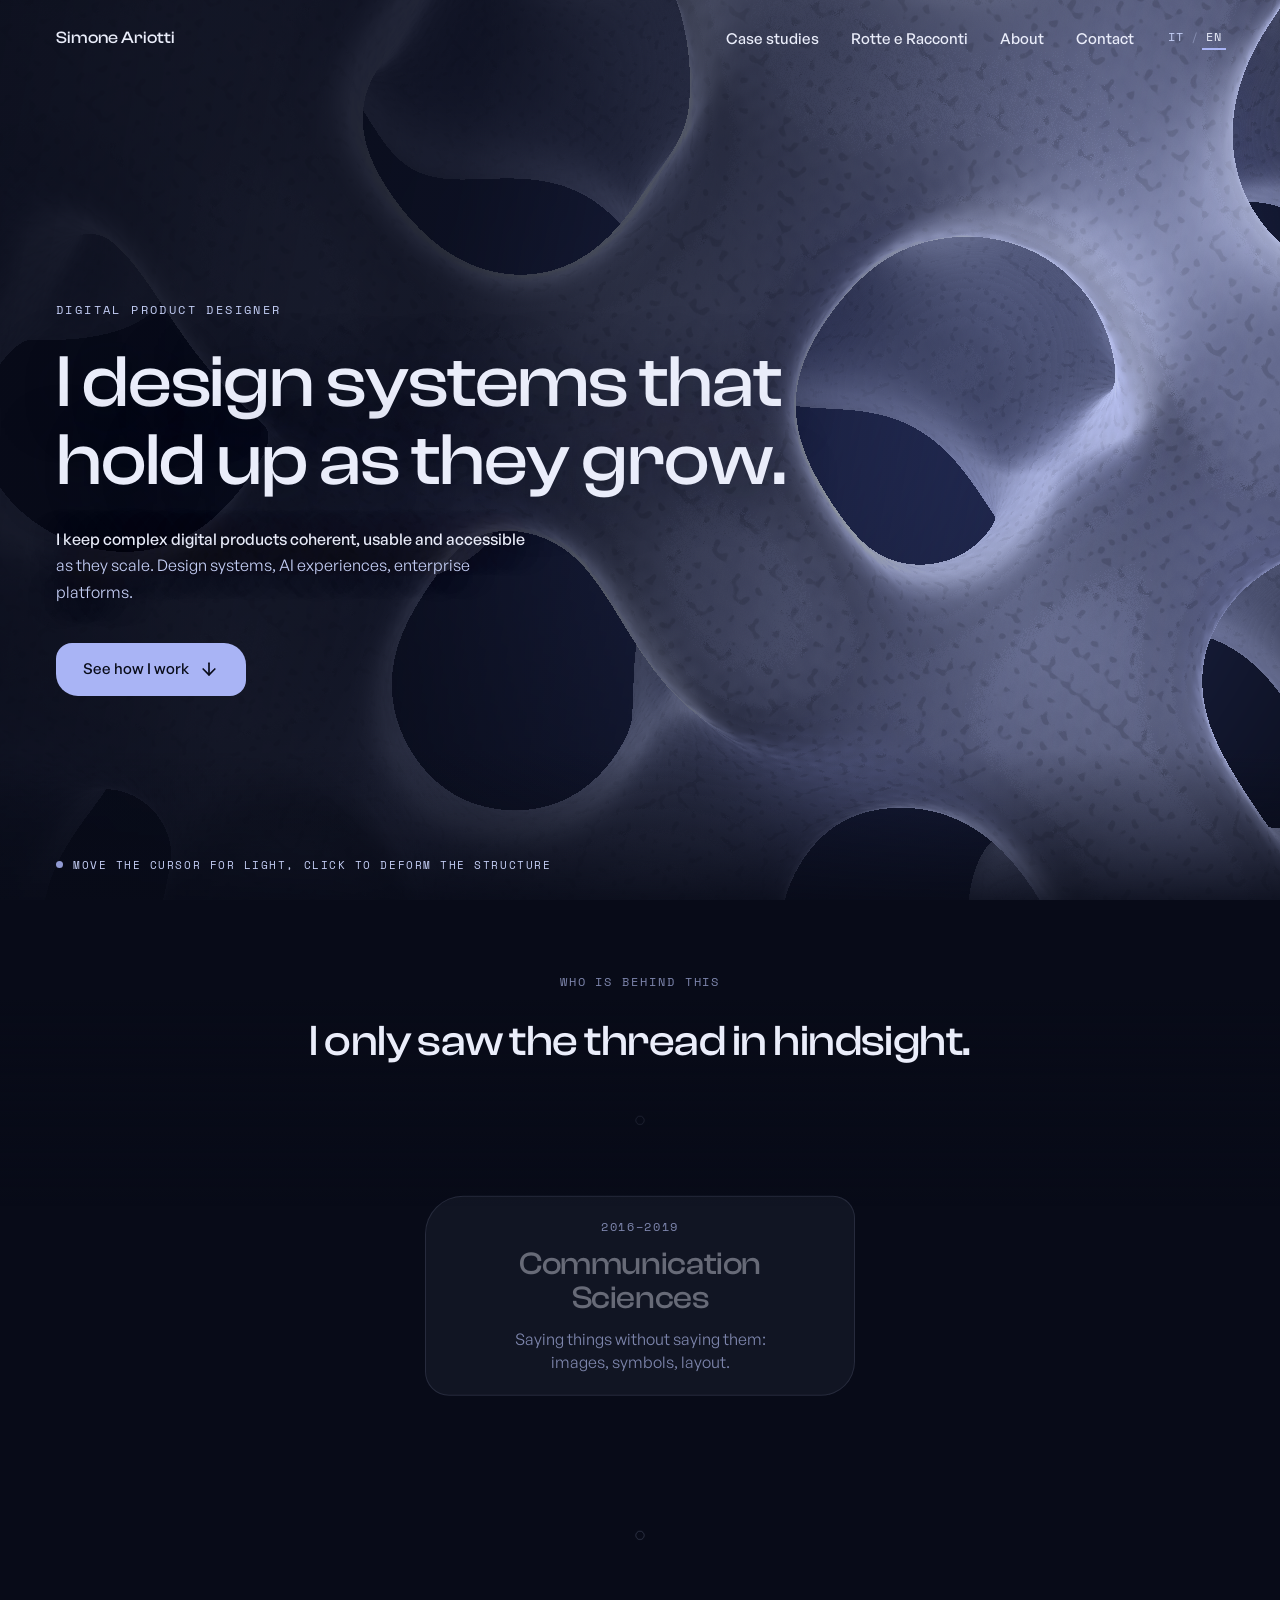
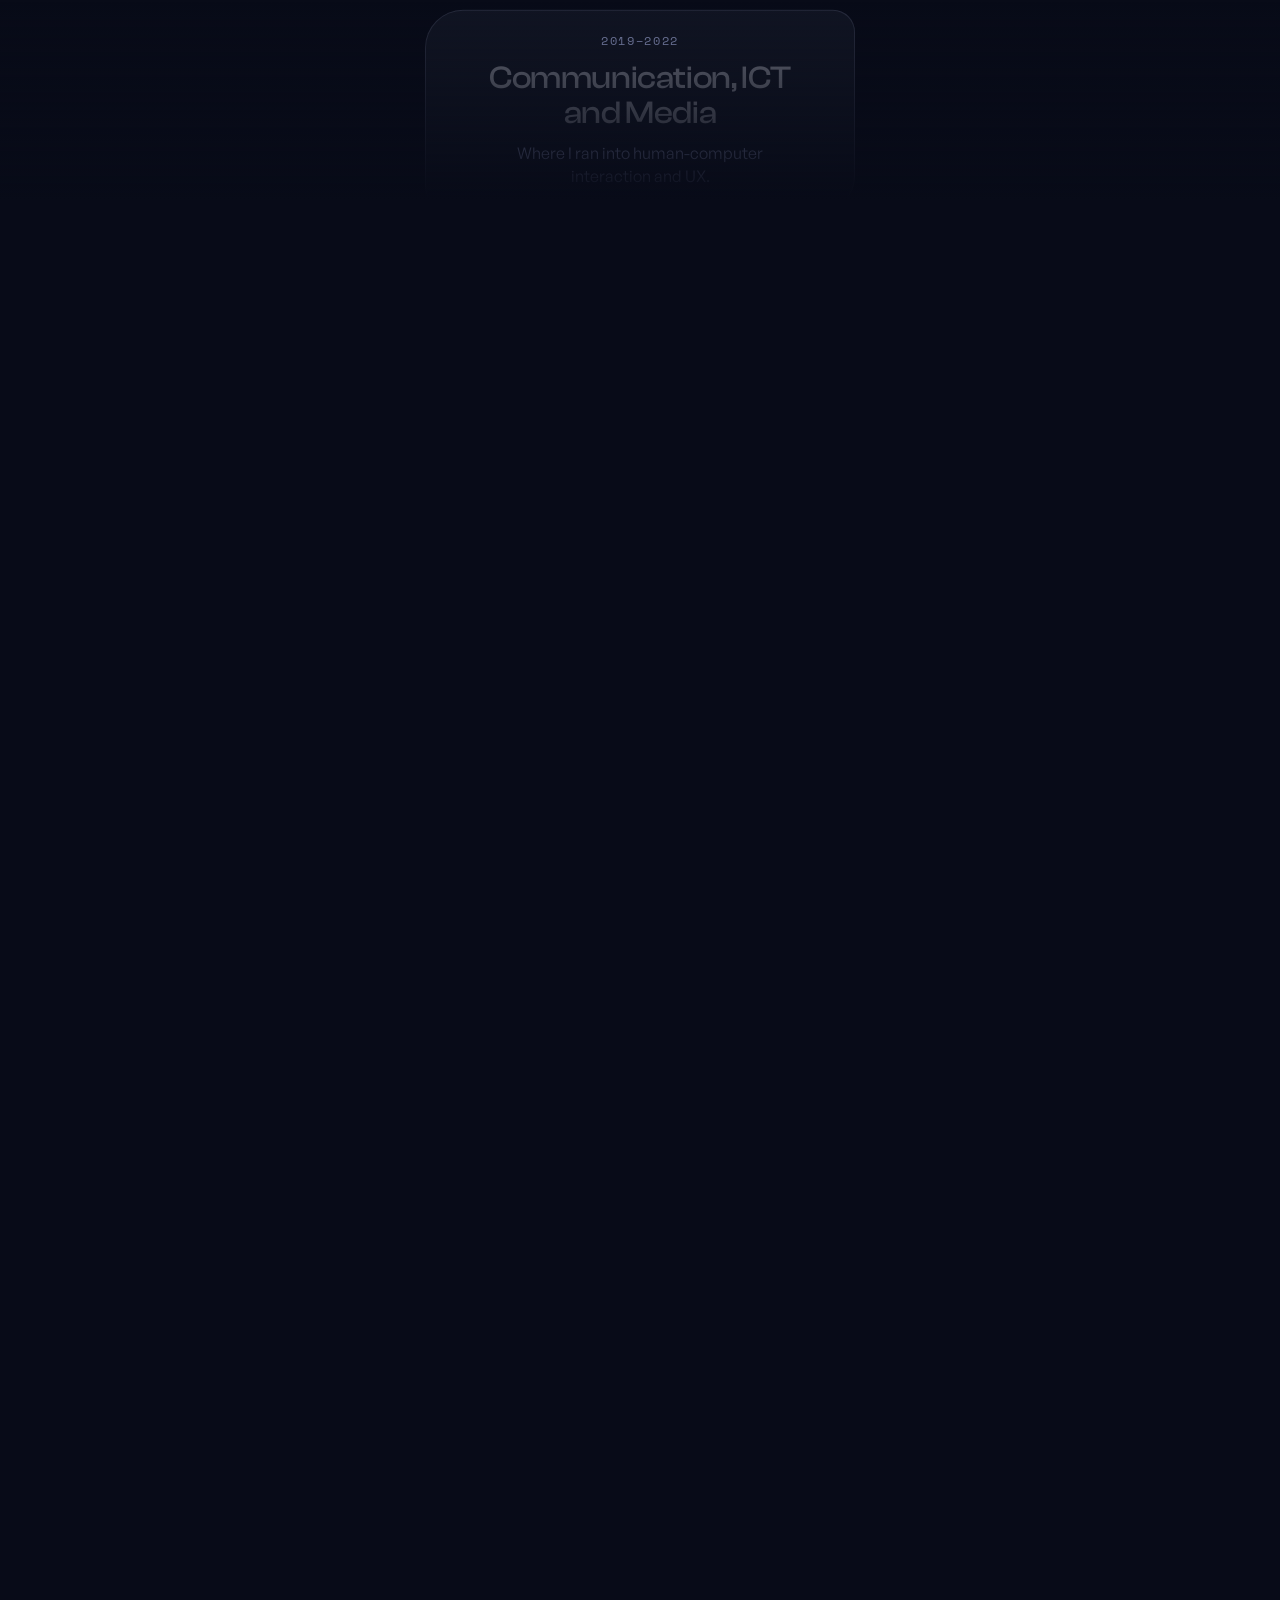
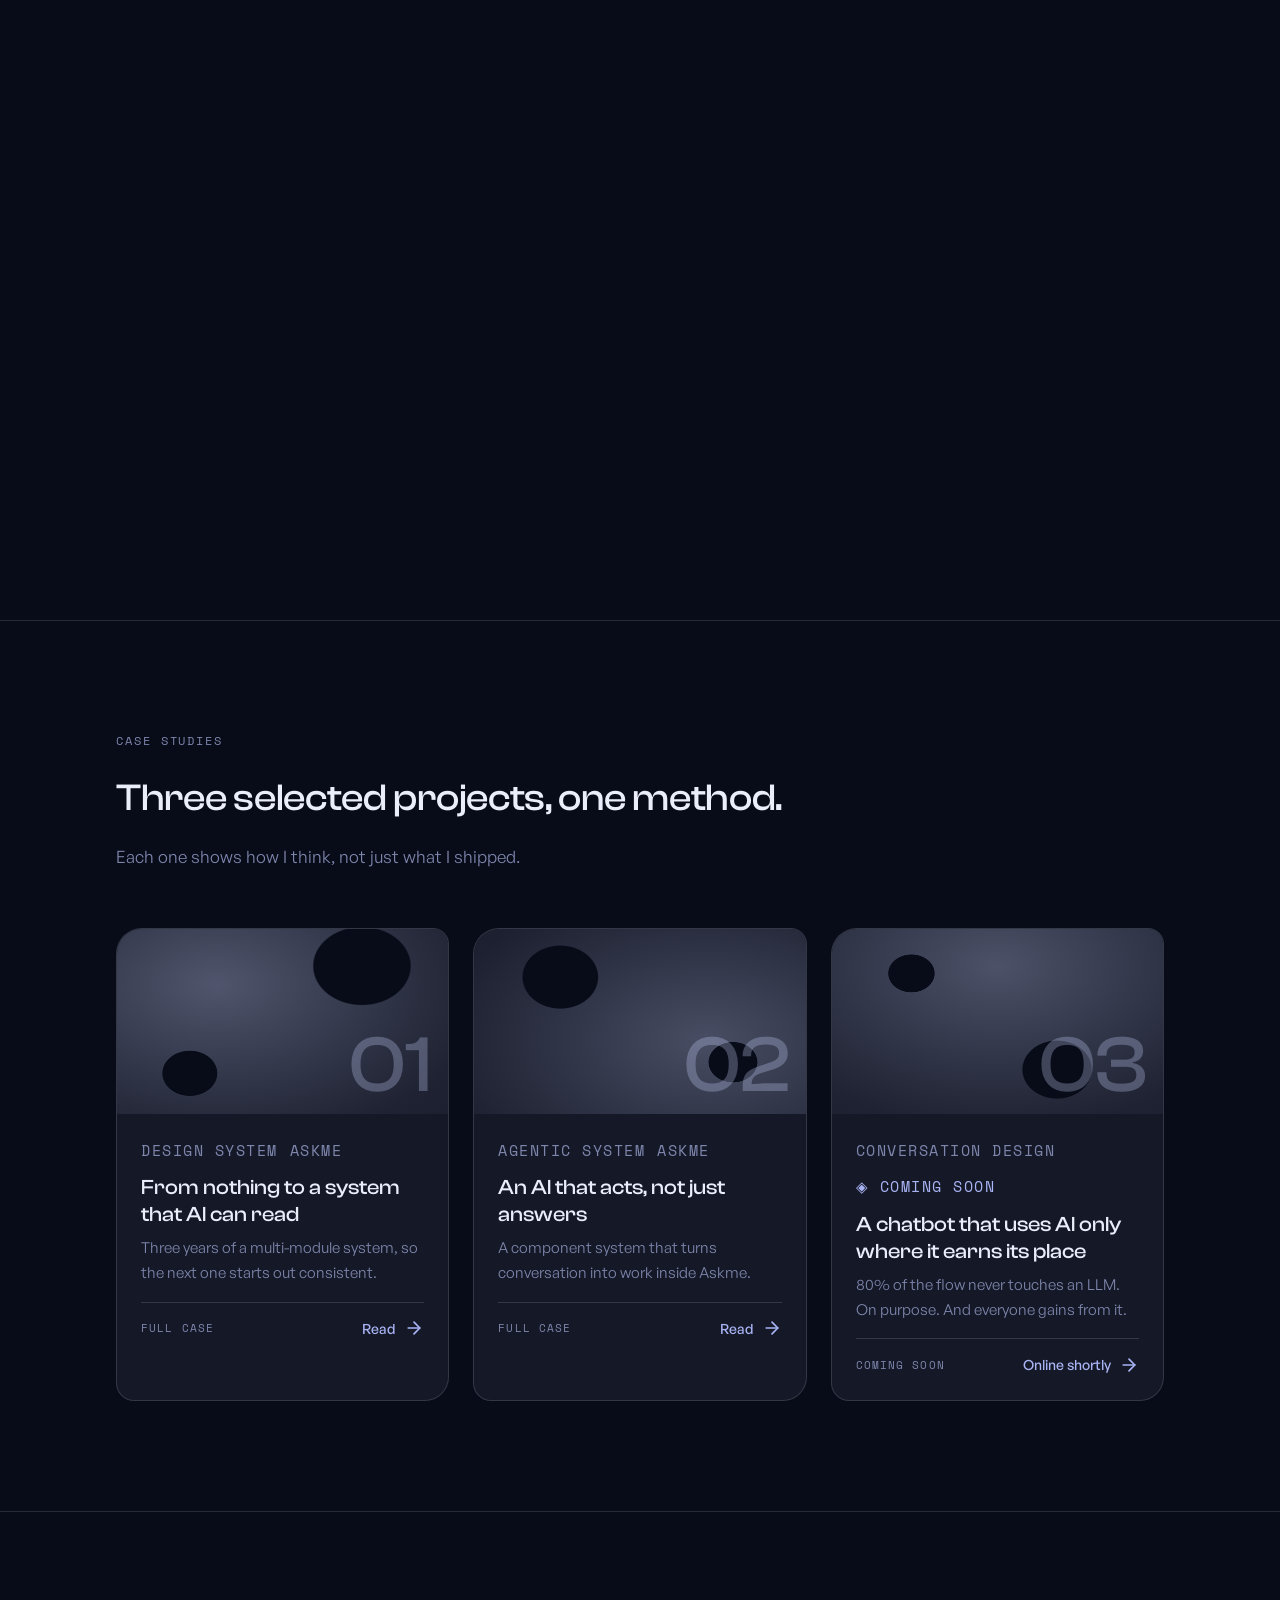
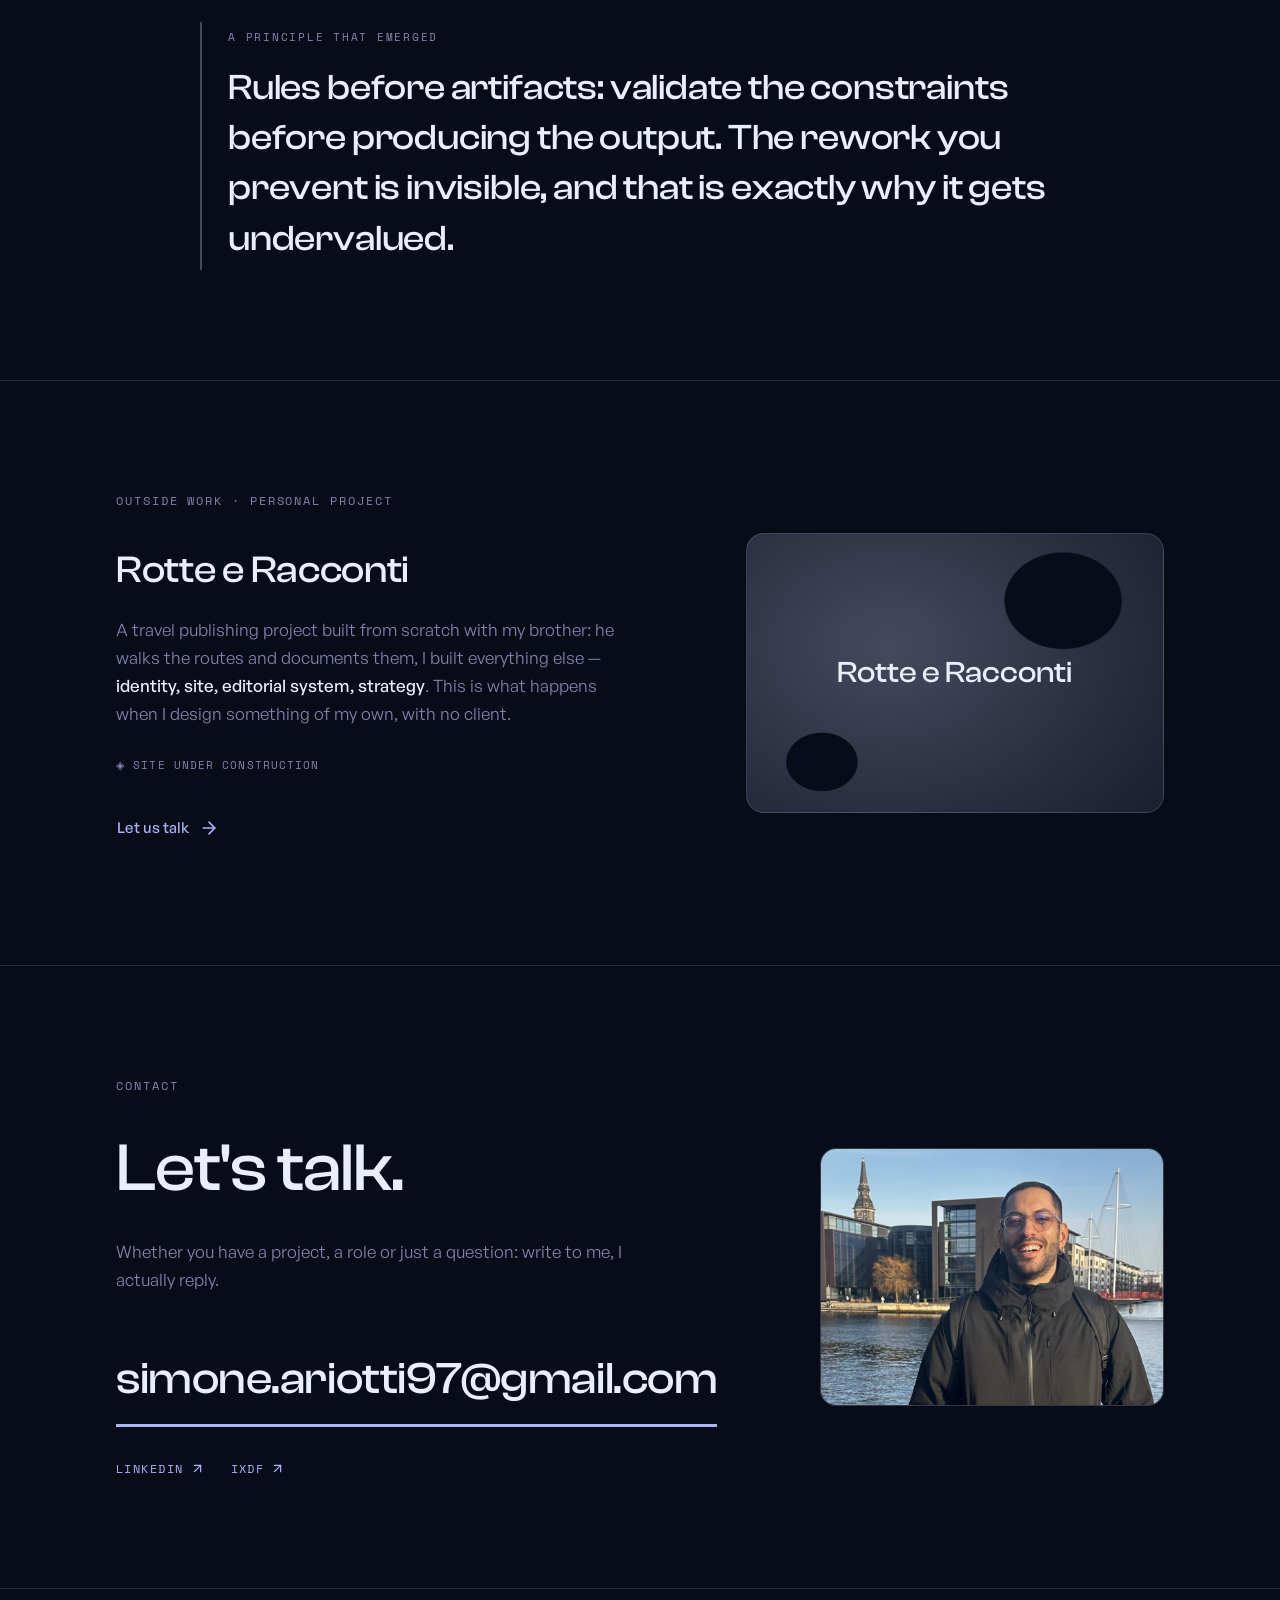
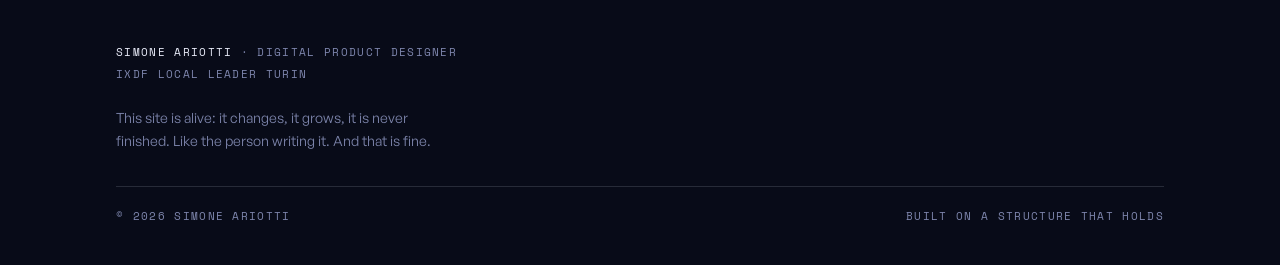
==== commit 981f9a62: "CS01: la misura, autocritica e nuovo principio. Vocabolario moduli su tutto il sito" ====
--- a/en/index.html
+++ b/en/index.html
@@ -636,7 +636,7 @@
         <div class="cs-body">
           <p class="cs-meta"><span>Design System</span><span>Askme</span></p>
           <h3>From nothing to a system that AI can read</h3>
-          <p>Three years of a multi-product design system, and the strategy for what comes next.</p>
+          <p>Three years of a multi-module system, so the next one starts out consistent.</p>
           <div class="cs-azione"><span class="dove">Full case</span><span style="display:inline-flex;align-items:center;gap:8px">Read <svg class="icona vai" aria-hidden="true"><use href="#i-freccia"/></svg></span></div>
         </div>
       </a>
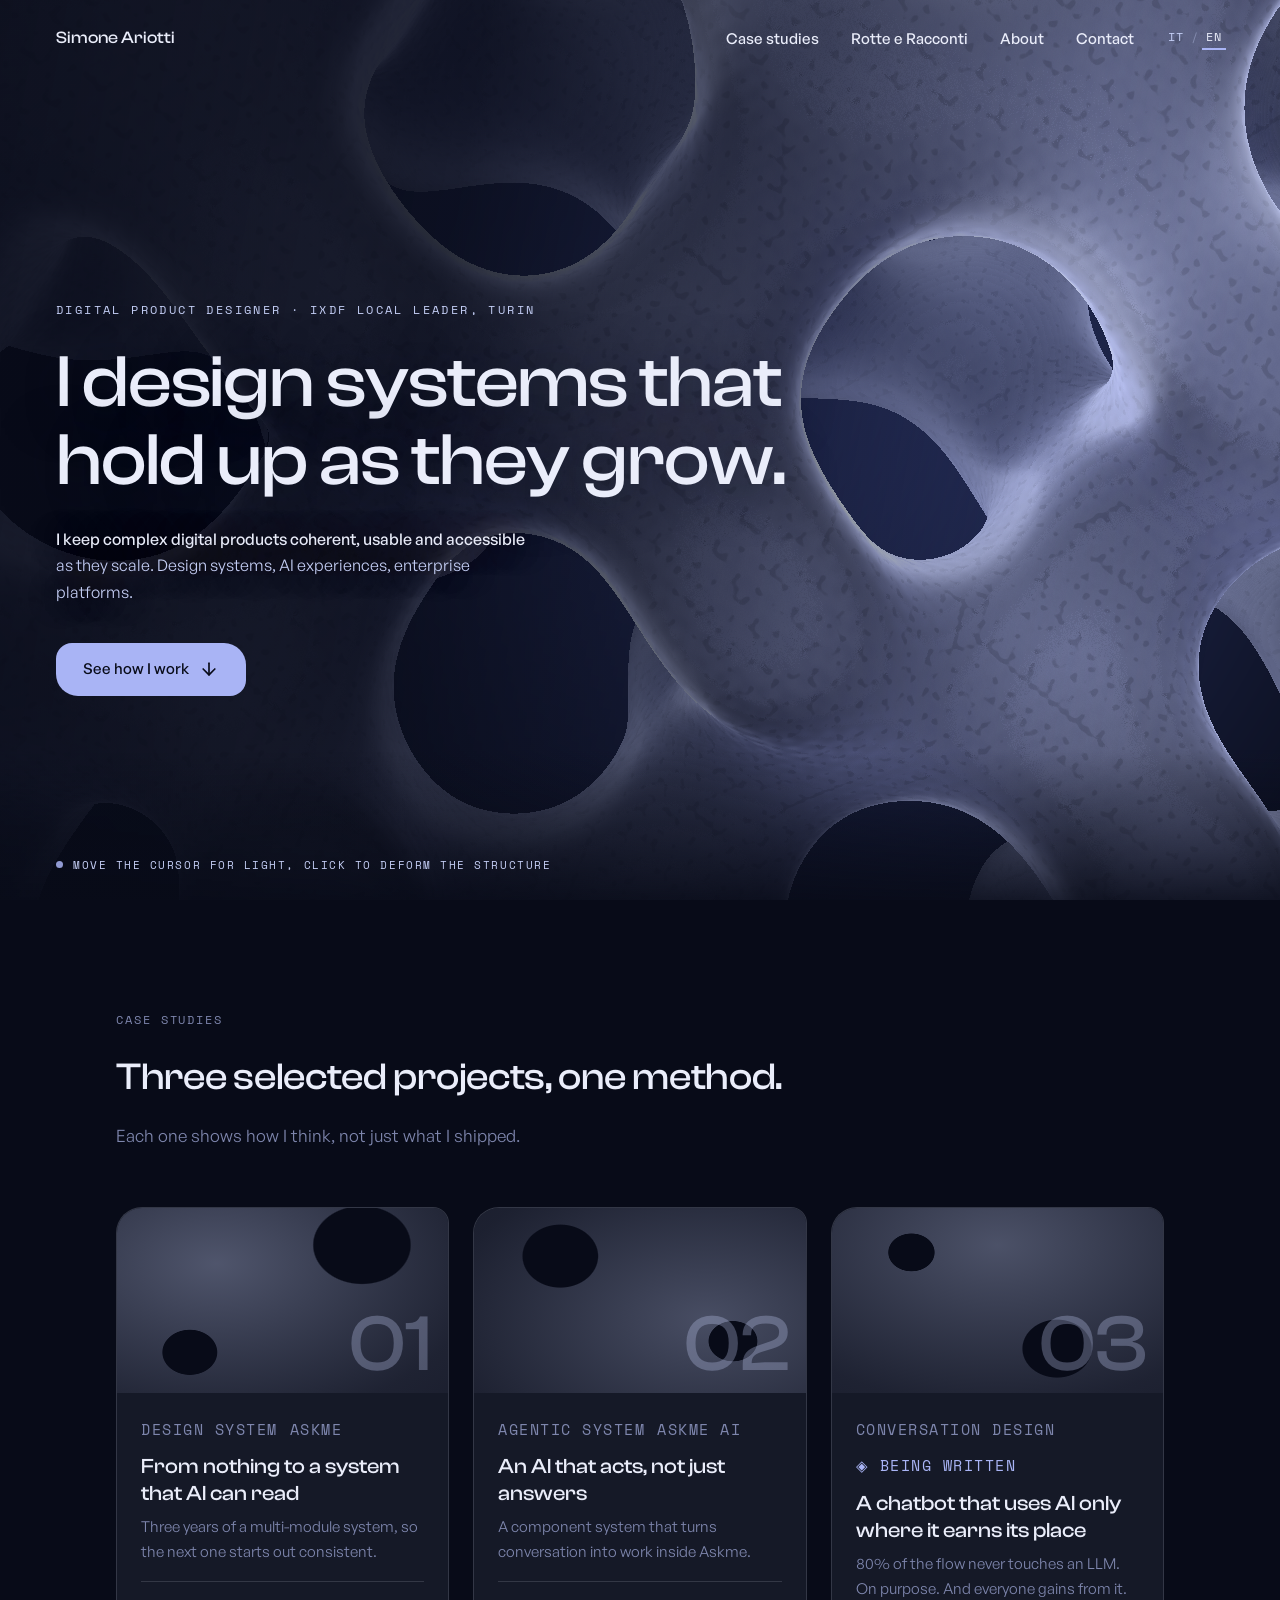
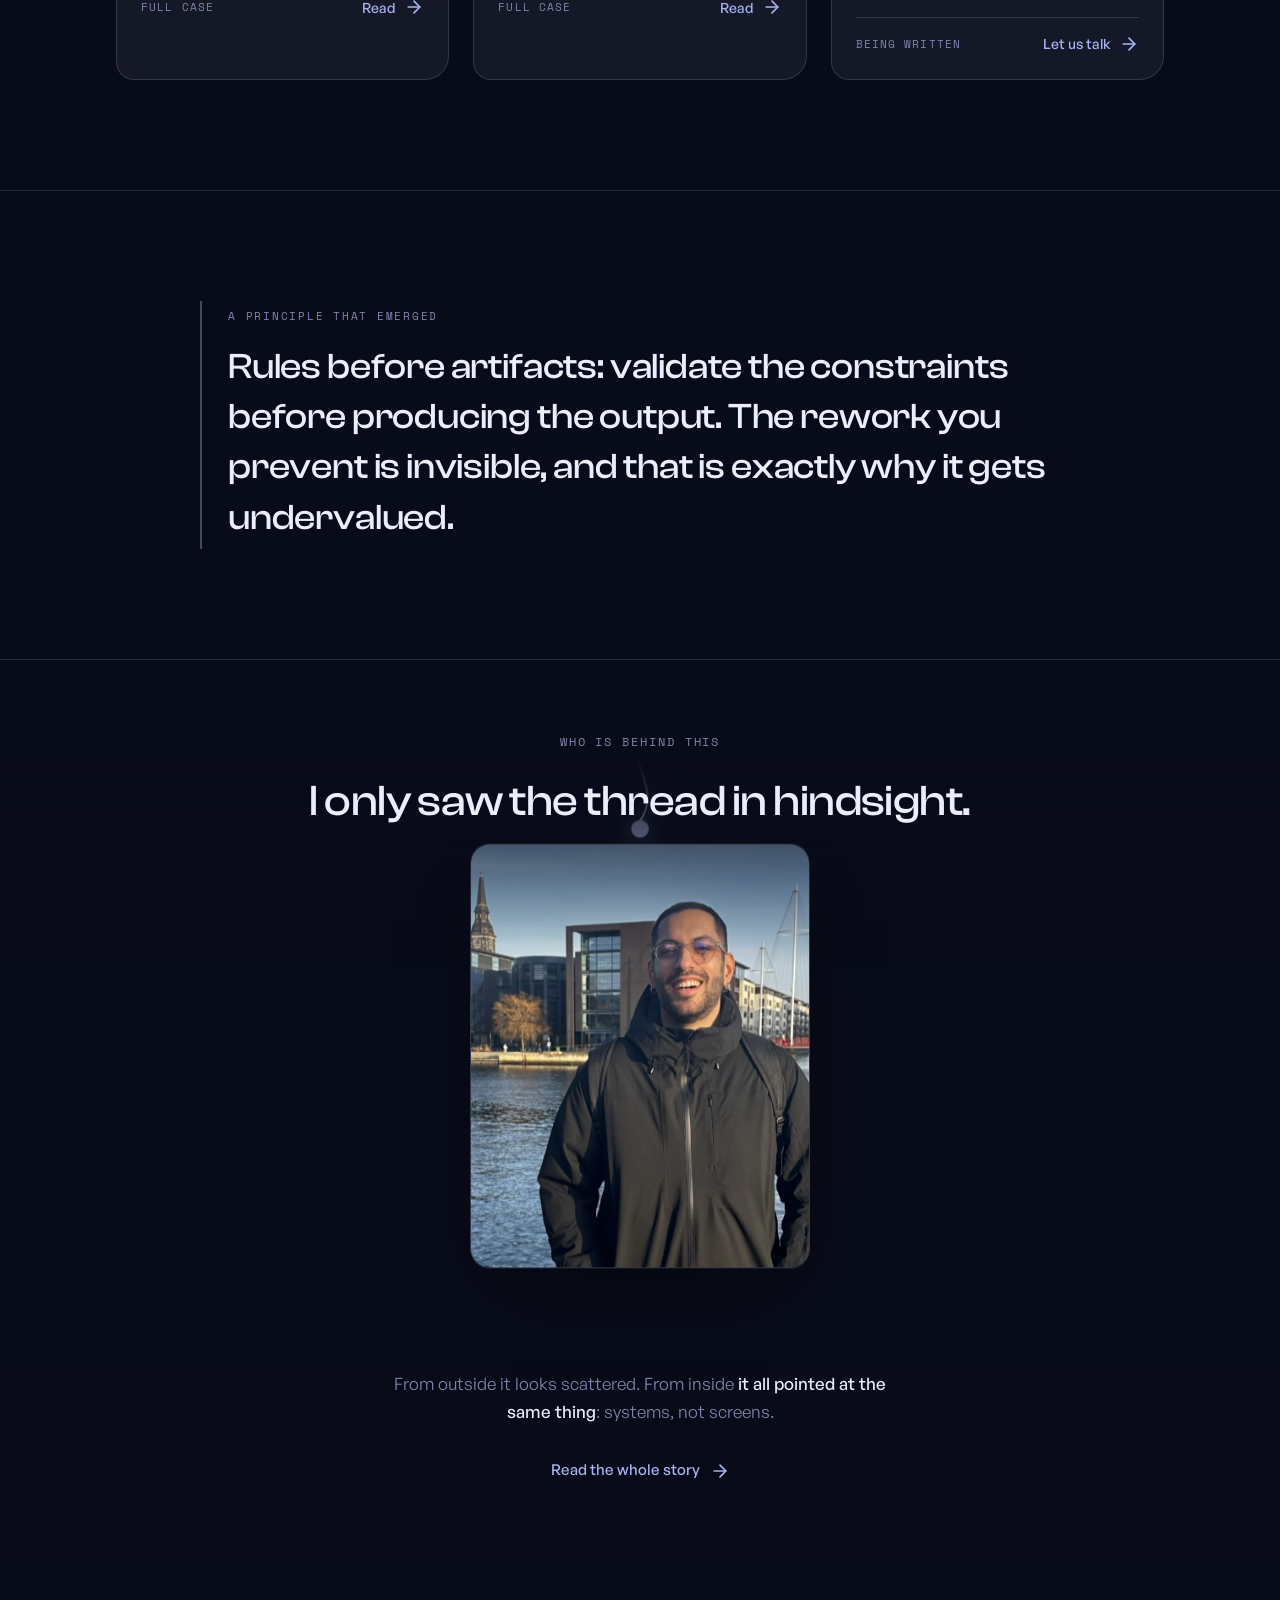
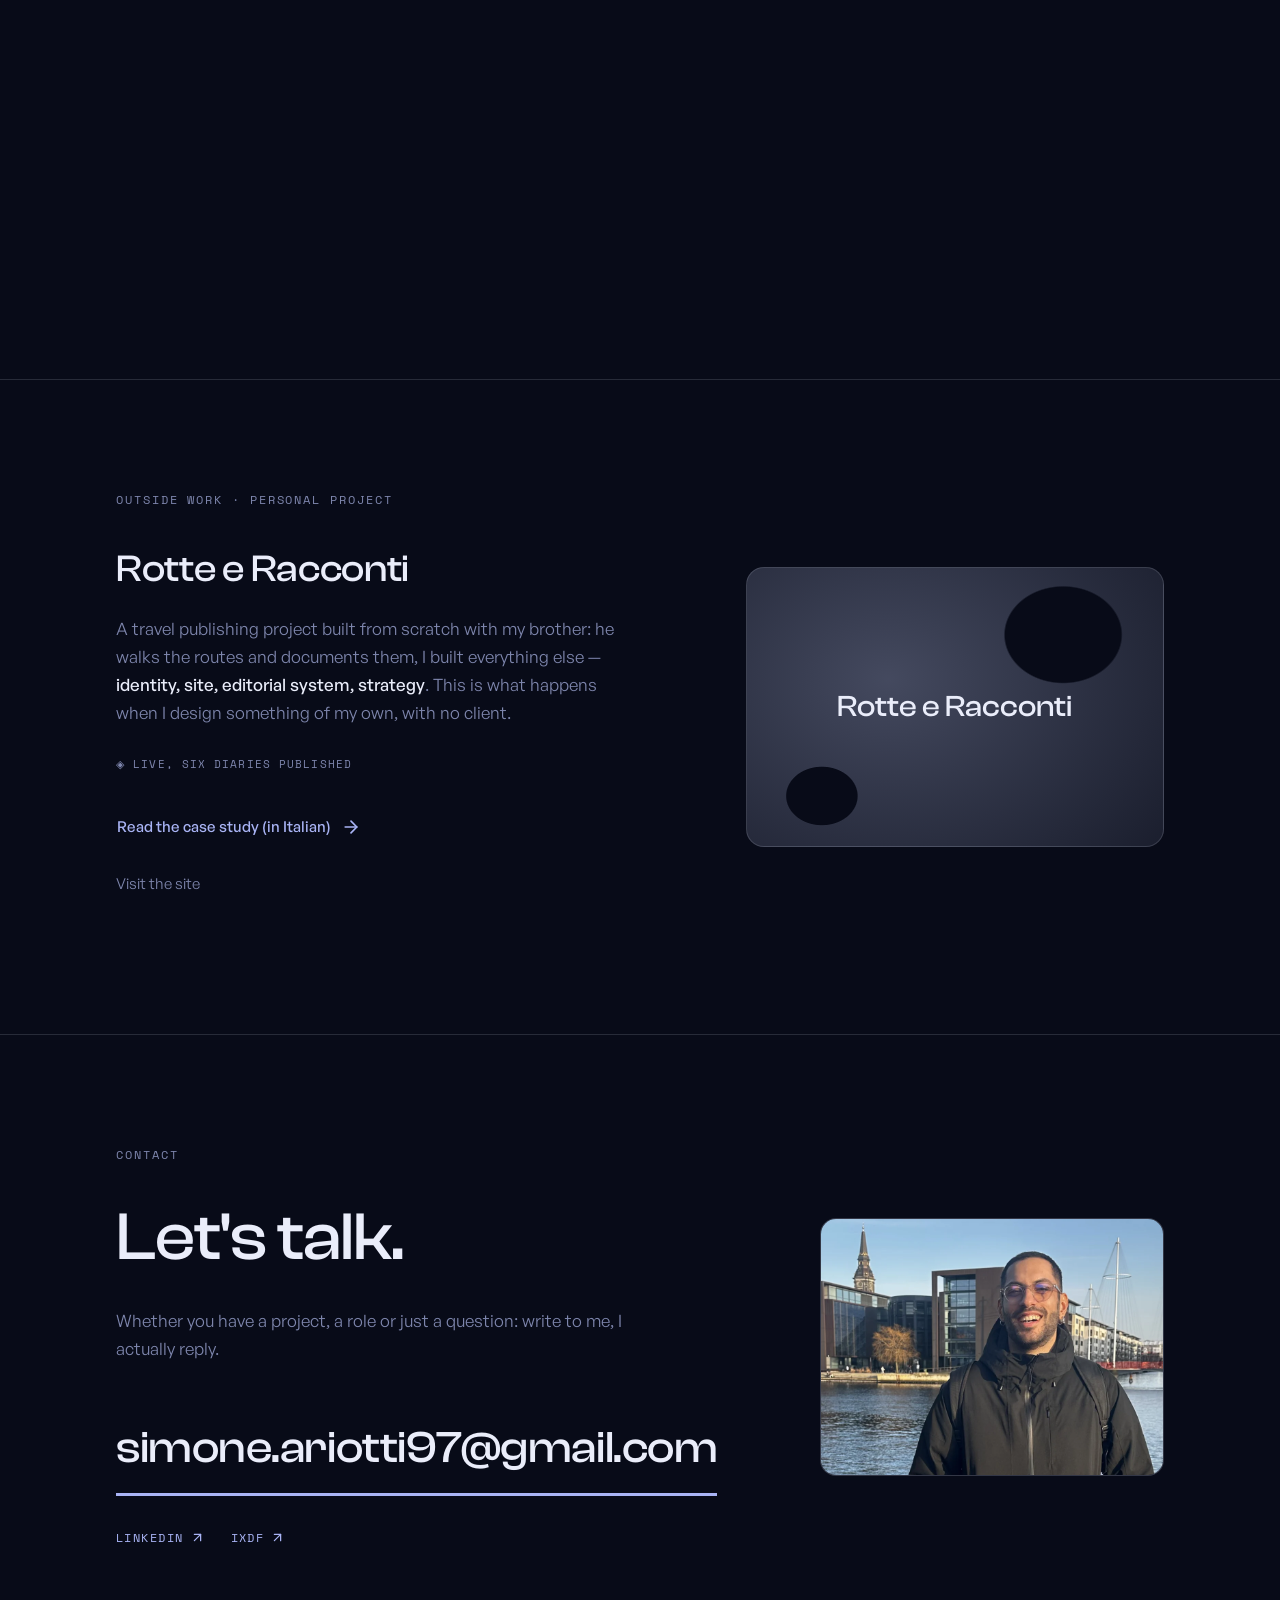
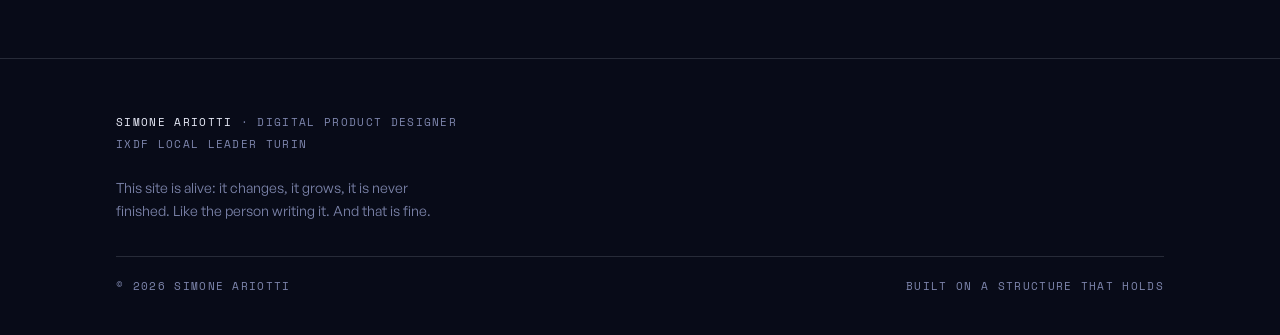
==== commit c9ca6481: "Correzioni trasversali su home e case study, piu' la pagina Rotte e Racconti HOME - L'ancora al cari" ====
--- a/en/index.html
+++ b/en/index.html
@@ -497,6 +497,10 @@
   border:1px solid var(--bordo);background:var(--superficie);
 }
 .contatto-foto img{width:100%;height:100%;object-fit:cover;object-position:50% 16%;display:block}
+.rr-vai{margin:18px 0 0;font-size:15px}
+.rr-vai a{color:var(--mezzo)}
+.rr-vai a:hover,.rr-vai a:focus-visible{color:var(--funzione)}
+.rr-visual{display:block;text-decoration:none}
 .rr-gate{margin:0 0 16px;font-family:var(--font-mono);font-size:11px;letter-spacing:.1em;text-transform:uppercase;color:var(--mezzo)}
 
 /* footer: tre livelli distinti invece di righe accatastate.
@@ -586,7 +590,7 @@
   <canvas id="reticolo" aria-hidden="true"></canvas>
   <div class="hero-scrim" aria-hidden="true"></div>
   <div class="hero-testo">
-    <p class="eyebrow">Digital Product Designer</p>
+    <p class="eyebrow">Digital Product Designer · IxDF Local Leader, Turin</p>
     <h1>I design systems that hold up as they grow.</h1>
     <p class="firma"><strong>I keep complex digital products coherent, usable and accessible</strong> as they scale. Design systems, AI experiences, enterprise platforms.</p>
     <a class="btn btn-primaria" data-luce href="#lavori">See how I work <svg class="icona freccia-giu" aria-hidden="true"><use href="#i-giu"/></svg></a>
@@ -596,7 +600,58 @@
   </div>
 </header>
 
-<!-- ═══ CHI C'E DIETRO: il filo rosso, sotto la hero ═══ -->
+<!-- ═══ CASE STUDY ═══ -->
+<section id="lavori">
+  <div class="wrap">
+    <p class="eyebrow">Case studies</p>
+    <h2 class="sez-titolo">Three selected projects, one method.</h2>
+    <p class="sez-intro">Each one shows how I think, not just what I shipped.</p>
+    <div class="cs-grid">
+      <a class="cs-card cover-1" data-luce href="case-study-01.html">
+        <div class="luce" aria-hidden="true"></div>
+        <div class="cs-cover"><div class="trama"></div><span class="indice" aria-hidden="true">01</span></div>
+        <div class="cs-body">
+          <p class="cs-meta"><span>Design System</span><span>Askme</span></p>
+          <h3>From nothing to a system that AI can read</h3>
+          <p>Three years of a multi-module system, so the next one starts out consistent.</p>
+          <div class="cs-azione"><span class="dove">Full case</span><span style="display:inline-flex;align-items:center;gap:8px">Read <svg class="icona vai" aria-hidden="true"><use href="#i-freccia"/></svg></span></div>
+        </div>
+      </a>
+      <a class="cs-card cover-2" data-luce href="case-study-02.html">
+        <div class="luce" aria-hidden="true"></div>
+        <div class="cs-cover"><div class="trama"></div><span class="indice" aria-hidden="true">02</span></div>
+        <div class="cs-body">
+          <p class="cs-meta"><span>Agentic system</span><span>Askme AI</span></p>
+          <h3>An AI that acts, not just answers</h3>
+          <p>A component system that turns conversation into work inside Askme.</p>
+          <div class="cs-azione"><span class="dove">Full case</span><span style="display:inline-flex;align-items:center;gap:8px">Read <svg class="icona vai" aria-hidden="true"><use href="#i-freccia"/></svg></span></div>
+        </div>
+      </a>
+      <a class="cs-card cover-3" data-luce href="#contatti" title="Case study being written">
+        <div class="luce" aria-hidden="true"></div>
+        <div class="cs-cover"><div class="trama"></div><span class="indice" aria-hidden="true">03</span></div>
+        <div class="cs-body">
+          <p class="cs-meta"><span>Conversation design</span><span class="gate">◈ Being written</span></p>
+          <h3>A chatbot that uses AI only where it earns its place</h3>
+          <p>80% of the flow never touches an LLM. On purpose. And everyone gains from it.</p>
+          <div class="cs-azione"><span class="dove">Being written</span><span style="display:inline-flex;align-items:center;gap:8px">Let us talk <svg class="icona vai" aria-hidden="true"><use href="#i-freccia"/></svg></span></div>
+        </div>
+      </a>
+    </div>
+  </div>
+</section>
+
+<!-- ═══ PRINCIPIO ═══ -->
+<section>
+  <div class="wrap">
+    <div class="principio">
+      <p class="p-label">A principle that emerged</p>
+      <blockquote>Rules before artifacts: validate the constraints before producing the output. The rework you prevent is invisible, and that is exactly why it gets undervalued.</blockquote>
+    </div>
+  </div>
+</section>
+
+<!-- ═══ CHI C'E DIETRO: il filo rosso. Sta dopo i case study: le prove vengono prima del racconto ═══ -->
 <section class="filo" id="about" aria-label="Who is behind this">
   <div class="stage">
     <p class="titolo"><span class="eyebrow">Who is behind this</span>I only saw the thread in hindsight.</p>
@@ -623,57 +678,6 @@
   </div>
 </section>
 
-<!-- ═══ CASE STUDY ═══ -->
-<section id="lavori">
-  <div class="wrap">
-    <p class="eyebrow">Case studies</p>
-    <h2 class="sez-titolo">Three selected projects, one method.</h2>
-    <p class="sez-intro">Each one shows how I think, not just what I shipped.</p>
-    <div class="cs-grid">
-      <a class="cs-card cover-1" data-luce href="case-study-01.html">
-        <div class="luce" aria-hidden="true"></div>
-        <div class="cs-cover"><div class="trama"></div><span class="indice" aria-hidden="true">01</span></div>
-        <div class="cs-body">
-          <p class="cs-meta"><span>Design System</span><span>Askme</span></p>
-          <h3>From nothing to a system that AI can read</h3>
-          <p>Three years of a multi-module system, so the next one starts out consistent.</p>
-          <div class="cs-azione"><span class="dove">Full case</span><span style="display:inline-flex;align-items:center;gap:8px">Read <svg class="icona vai" aria-hidden="true"><use href="#i-freccia"/></svg></span></div>
-        </div>
-      </a>
-      <a class="cs-card cover-2" data-luce href="case-study-02.html">
-        <div class="luce" aria-hidden="true"></div>
-        <div class="cs-cover"><div class="trama"></div><span class="indice" aria-hidden="true">02</span></div>
-        <div class="cs-body">
-          <p class="cs-meta"><span>Agentic system</span><span>Askme</span></p>
-          <h3>An AI that acts, not just answers</h3>
-          <p>A component system that turns conversation into work inside Askme.</p>
-          <div class="cs-azione"><span class="dove">Full case</span><span style="display:inline-flex;align-items:center;gap:8px">Read <svg class="icona vai" aria-hidden="true"><use href="#i-freccia"/></svg></span></div>
-        </div>
-      </a>
-      <a class="cs-card cover-3" data-luce href="#contatti" title="Case study coming soon">
-        <div class="luce" aria-hidden="true"></div>
-        <div class="cs-cover"><div class="trama"></div><span class="indice" aria-hidden="true">03</span></div>
-        <div class="cs-body">
-          <p class="cs-meta"><span>Conversation design</span><span class="gate">◈ Coming soon</span></p>
-          <h3>A chatbot that uses AI only where it earns its place</h3>
-          <p>80% of the flow never touches an LLM. On purpose. And everyone gains from it.</p>
-          <div class="cs-azione"><span class="dove">Coming soon</span><span style="display:inline-flex;align-items:center;gap:8px">Online shortly <svg class="icona vai" aria-hidden="true"><use href="#i-freccia"/></svg></span></div>
-        </div>
-      </a>
-    </div>
-  </div>
-</section>
-
-<!-- ═══ PRINCIPIO ═══ -->
-<section>
-  <div class="wrap">
-    <div class="principio">
-      <p class="p-label">A principle that emerged</p>
-      <blockquote>Rules before artifacts: validate the constraints before producing the output. The rework you prevent is invisible, and that is exactly why it gets undervalued.</blockquote>
-    </div>
-  </div>
-</section>
-
 <!-- ═══ ROTTE E RACCONTI ═══ -->
 <section id="rr">
   <div class="wrap rr">
@@ -681,12 +685,13 @@
       <p class="eyebrow">Outside work · Personal project</p>
       <h2 class="sez-titolo">Rotte e Racconti</h2>
       <p>A travel publishing project built from scratch with my brother: he walks the routes and documents them, I built everything else — <strong>identity, site, editorial system, strategy</strong>. This is what happens when I design something of my own, with no client.</p>
-      <p class="rr-gate"><span class="gate">◈ Site under construction</span></p>
-      <a class="btn btn-silenziosa" href="#contatti">Let us talk <svg class="icona freccia" aria-hidden="true"><use href="#i-freccia"/></svg></a>
+      <p class="rr-gate"><span class="gate">◈ Live, six diaries published</span></p>
+      <a class="btn btn-silenziosa" href="../rotte-e-racconti.html">Read the case study (in Italian) <svg class="icona freccia" aria-hidden="true"><use href="#i-freccia"/></svg></a>
+      <p class="rr-vai"><a href="https://rotte-e-racconti.simone-ariotti97.workers.dev/" target="_blank" rel="noopener">Visit the site</a></p>
     </div>
-    <div class="rr-visual" aria-hidden="true">
-      <span class="marchio">Rotte e Racconti</span>
-    </div>
+    <a class="rr-visual" href="https://rotte-e-racconti.simone-ariotti97.workers.dev/" target="_blank" rel="noopener" aria-label="Open the Rotte e Racconti website">
+      <span class="marchio" aria-hidden="true">Rotte e Racconti</span>
+    </a>
   </div>
 </section>
 
@@ -944,6 +949,25 @@
       el.style.setProperty('--ly',((e.clientY-r.top)/r.height*100)+'%');
     },{passive:true});
   });
+})();
+
+/* ancore al caricamento: con scroll-behavior:smooth sulla radice il salto iniziale
+   diventa un'animazione lunga che il browser puo' annullare, e la pagina resta in cima.
+   Lo stato sicuro e' arrivarci subito: si disattiva il morbido per l'istante del salto,
+   si ripete dopo che il layout si e' assestato (font, altezze calcolate), e si riattiva. */
+(function(){
+  if(!location.hash) return;
+  var radice=document.documentElement;
+  function vai(){
+    var t=document.getElementById(decodeURIComponent(location.hash.slice(1)));
+    if(!t) return;
+    var prima=radice.style.scrollBehavior;
+    radice.style.scrollBehavior='auto';
+    t.scrollIntoView();
+    requestAnimationFrame(function(){ radice.style.scrollBehavior=prima; });
+  }
+  if(history.scrollRestoration) history.scrollRestoration='manual';
+  addEventListener('load', function(){ vai(); setTimeout(vai,150); setTimeout(vai,600); });
 })();
 
 /* motion: ogni sezione entra come composizione di gesti tipizzati, in cascata */
@@ -980,7 +1004,12 @@
       obs.unobserve(e.target);
     });
   },{threshold:0.1, rootMargin:'0px 0px -6% 0px'});
+  /* Un gruppo gia' dentro l'area visibile all'avvio non si nasconde affatto:
+     l'osservatore notifica solo i cambiamenti, quindi se la pagina non si muove piu'
+     quel testo resterebbe invisibile per sempre. Lo stato di partenza sicuro e' visibile. */
+  const soglia=innerHeight*0.92;
   groups.forEach(g=>{
+    if(g.getBoundingClientRect().top < soglia) return;
     const units=unitsOf(g);
     units.forEach(([el,role])=>el.classList.add('m',role));
     g.__units=units;
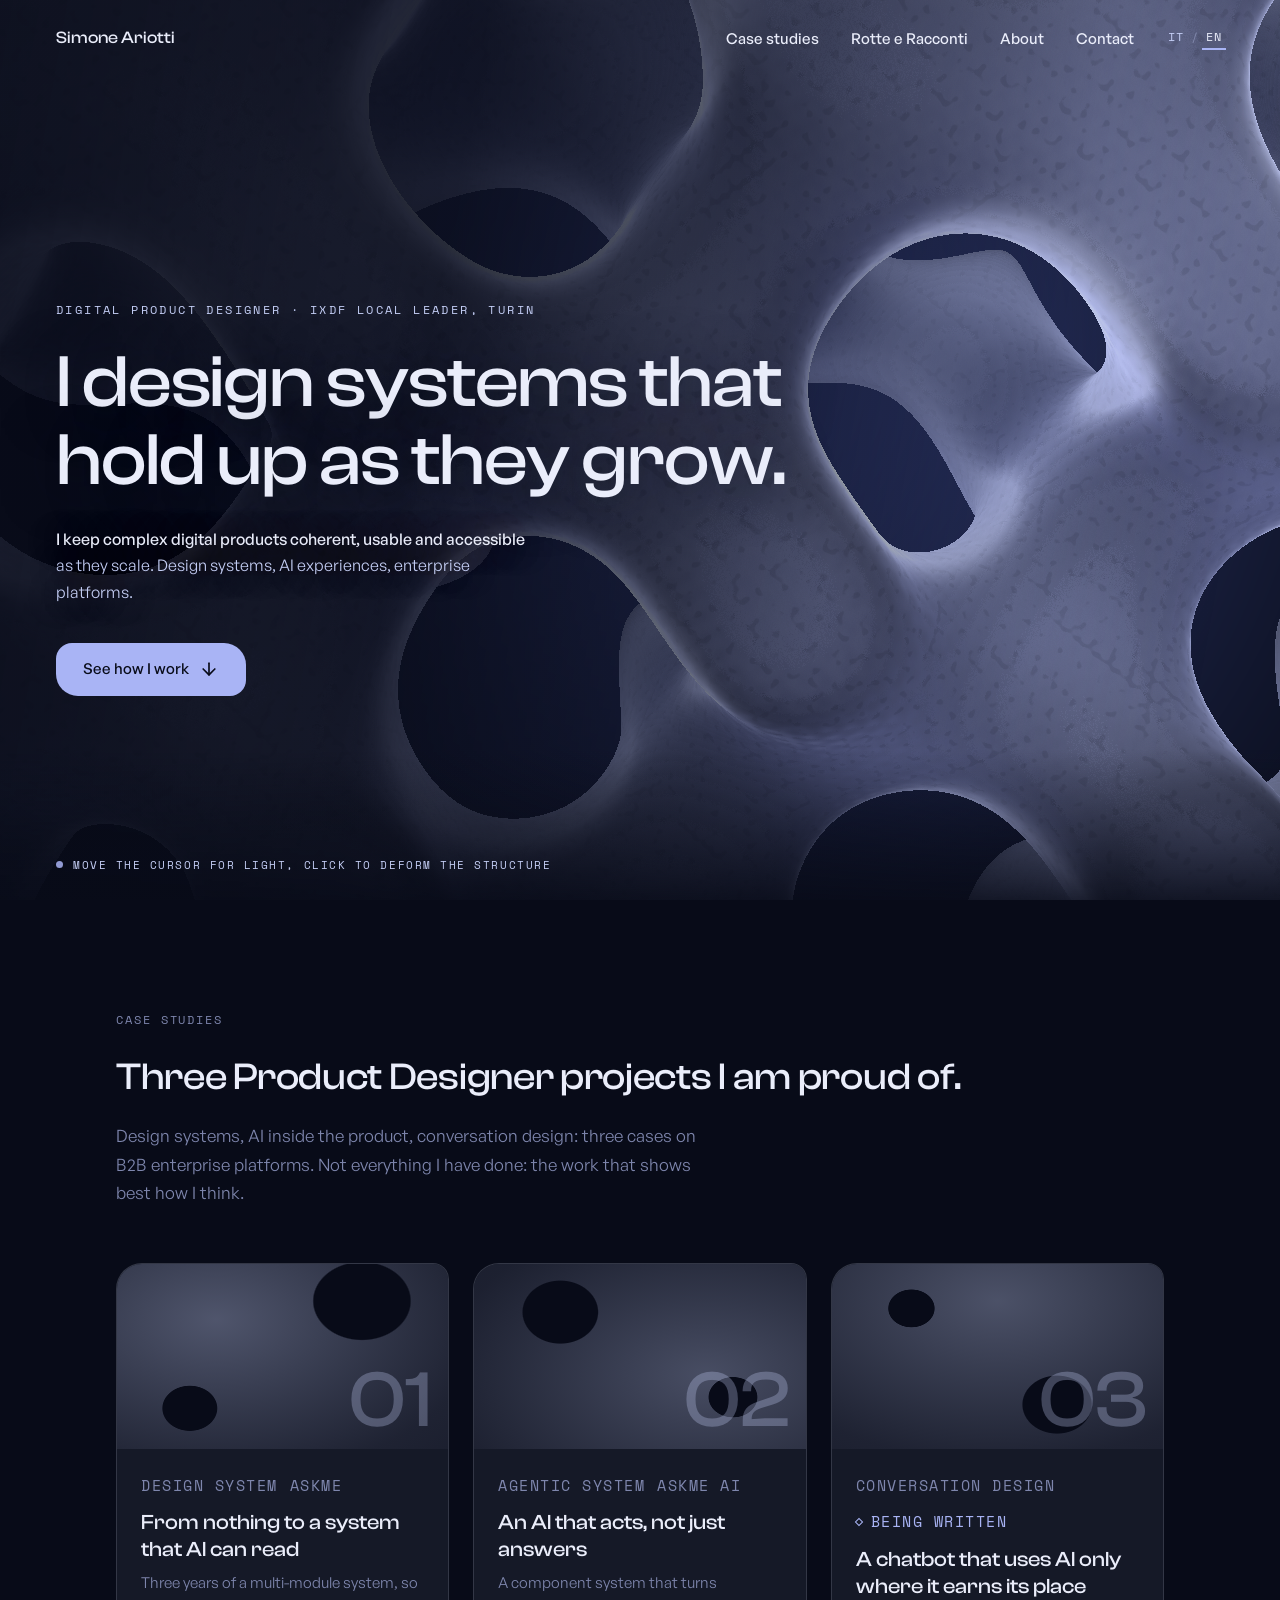
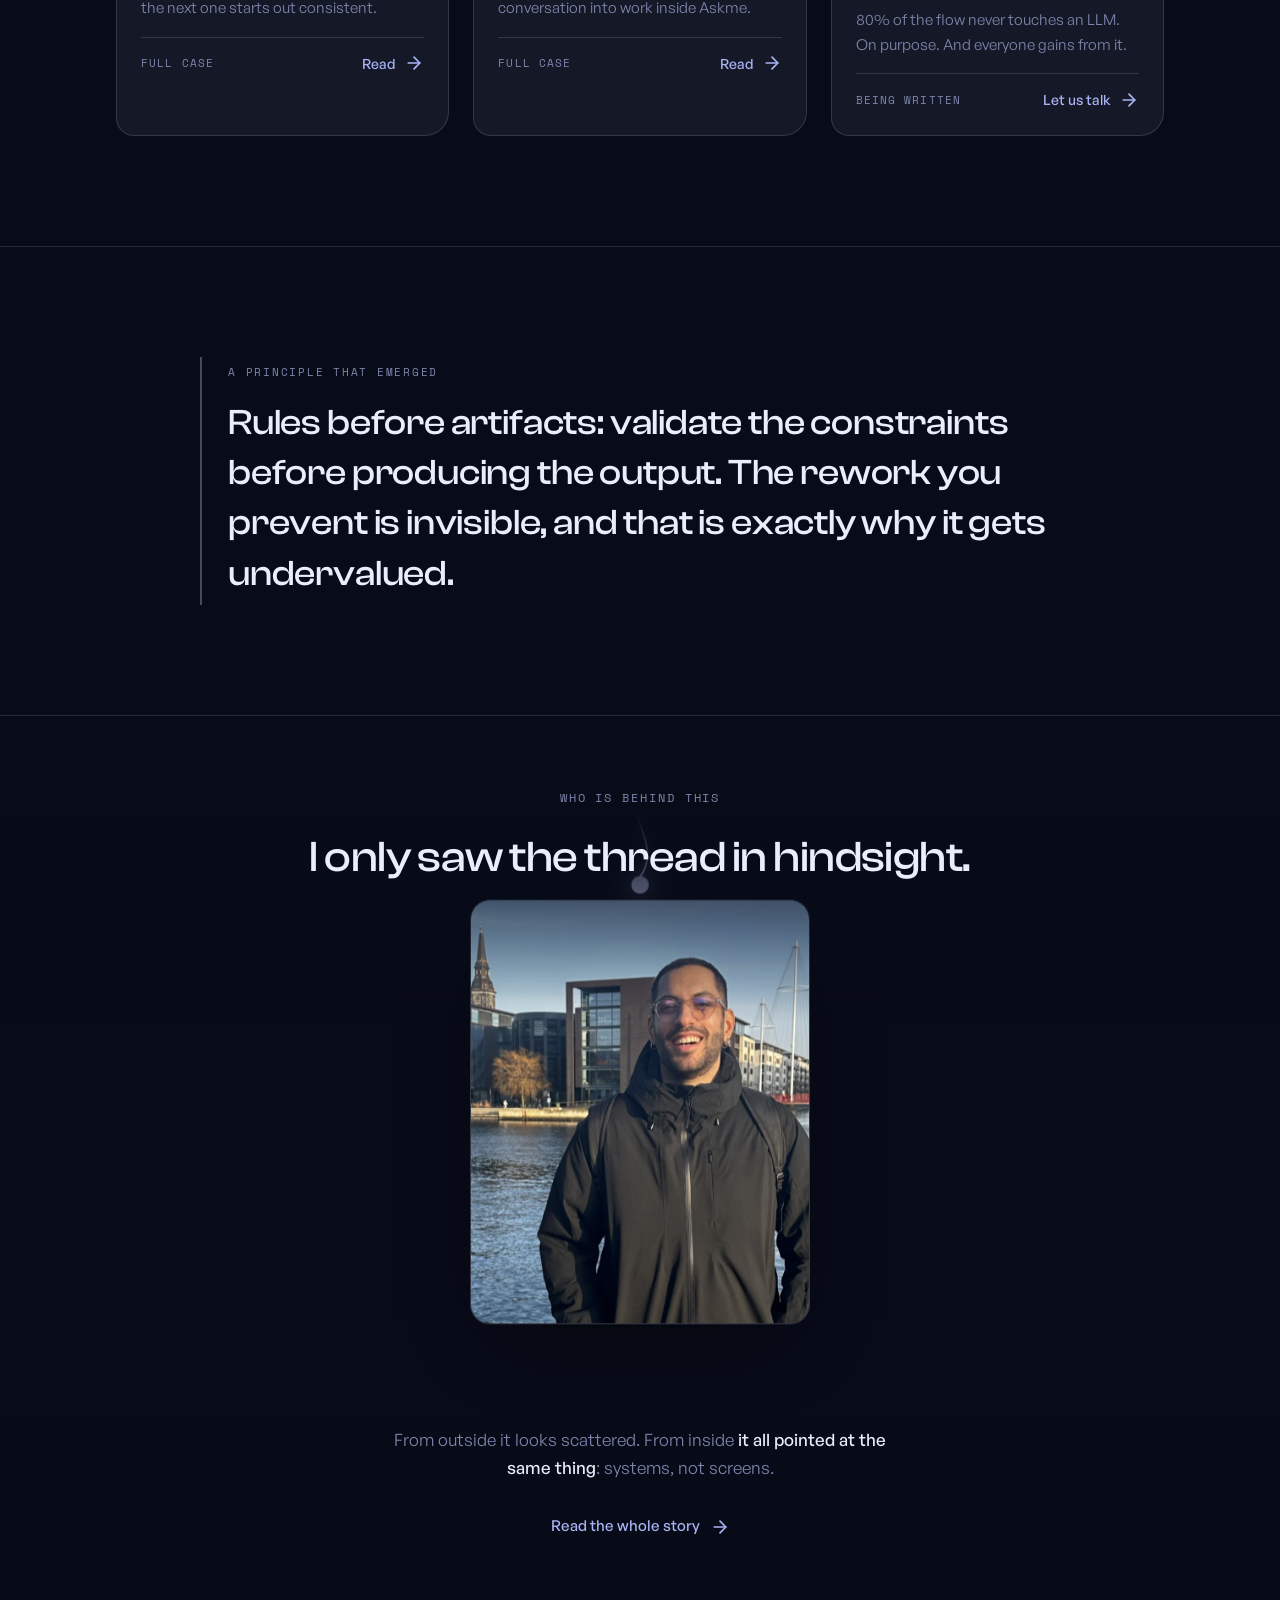
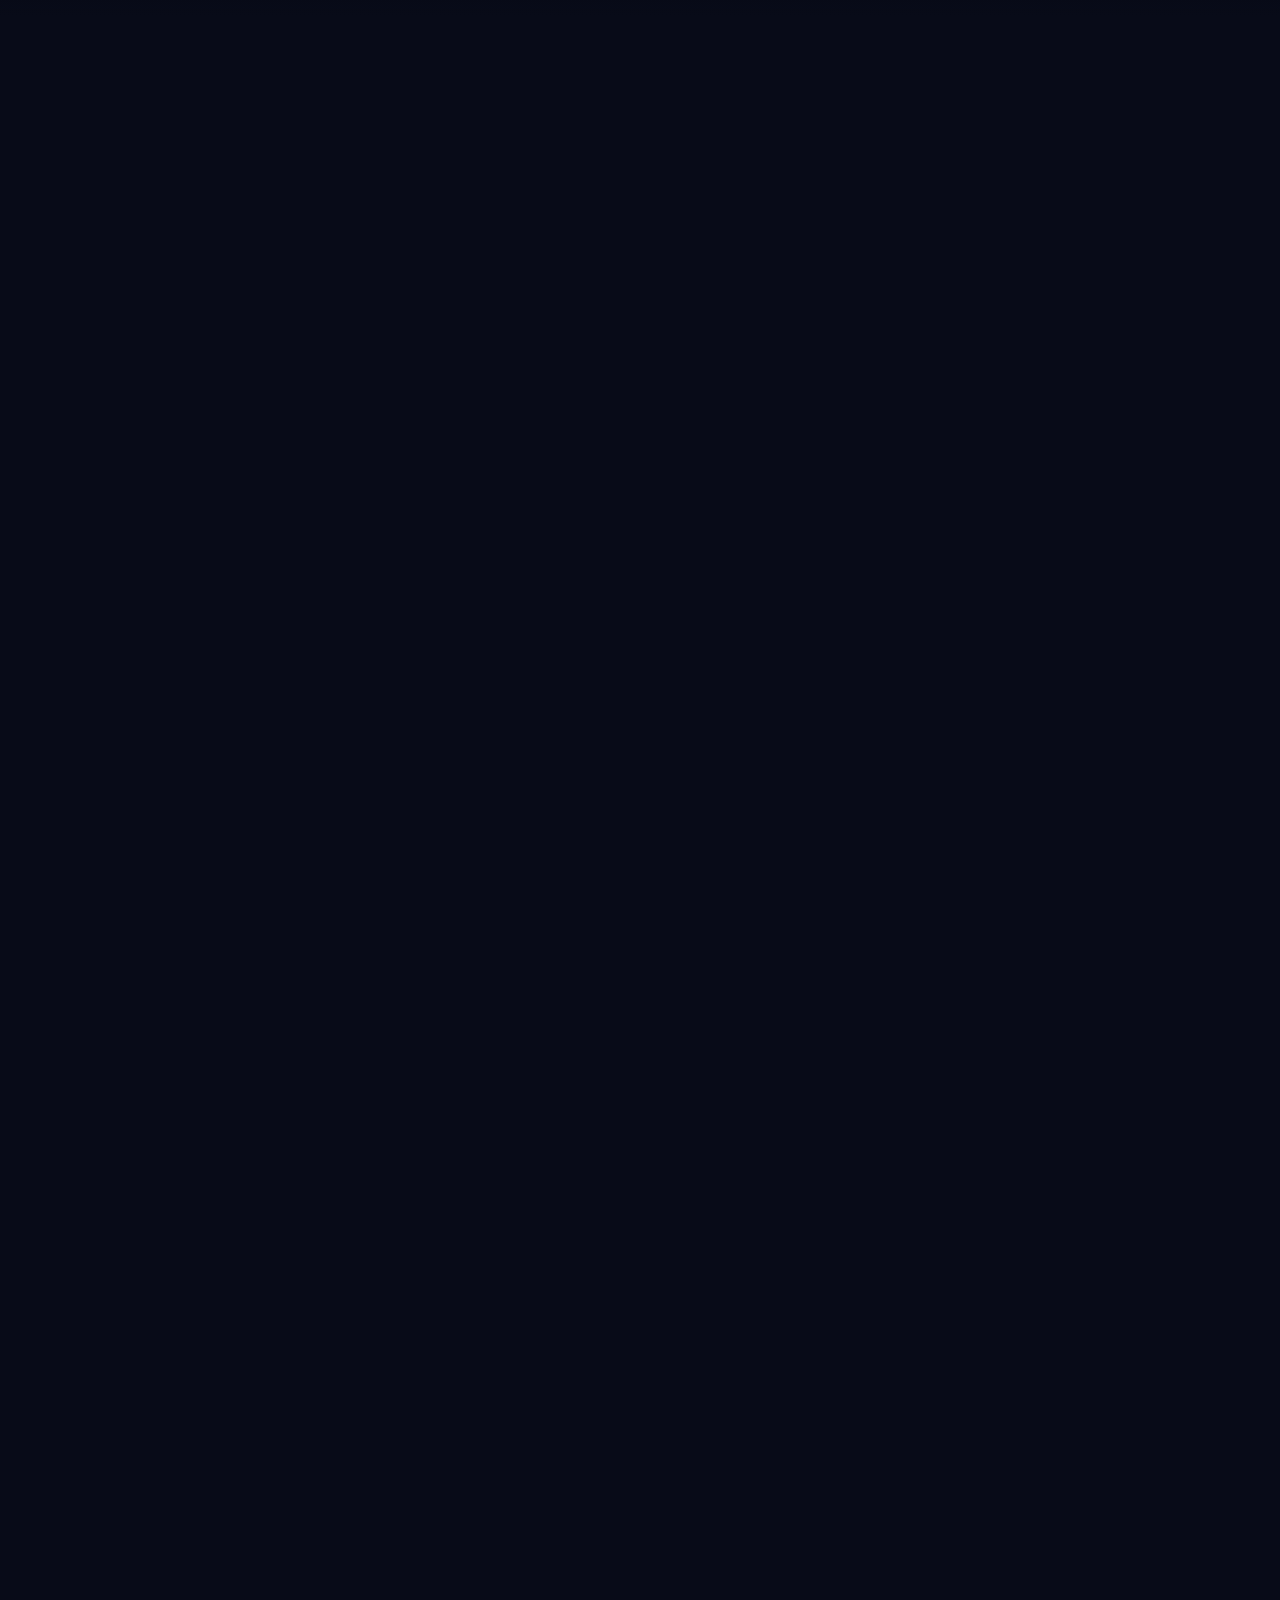
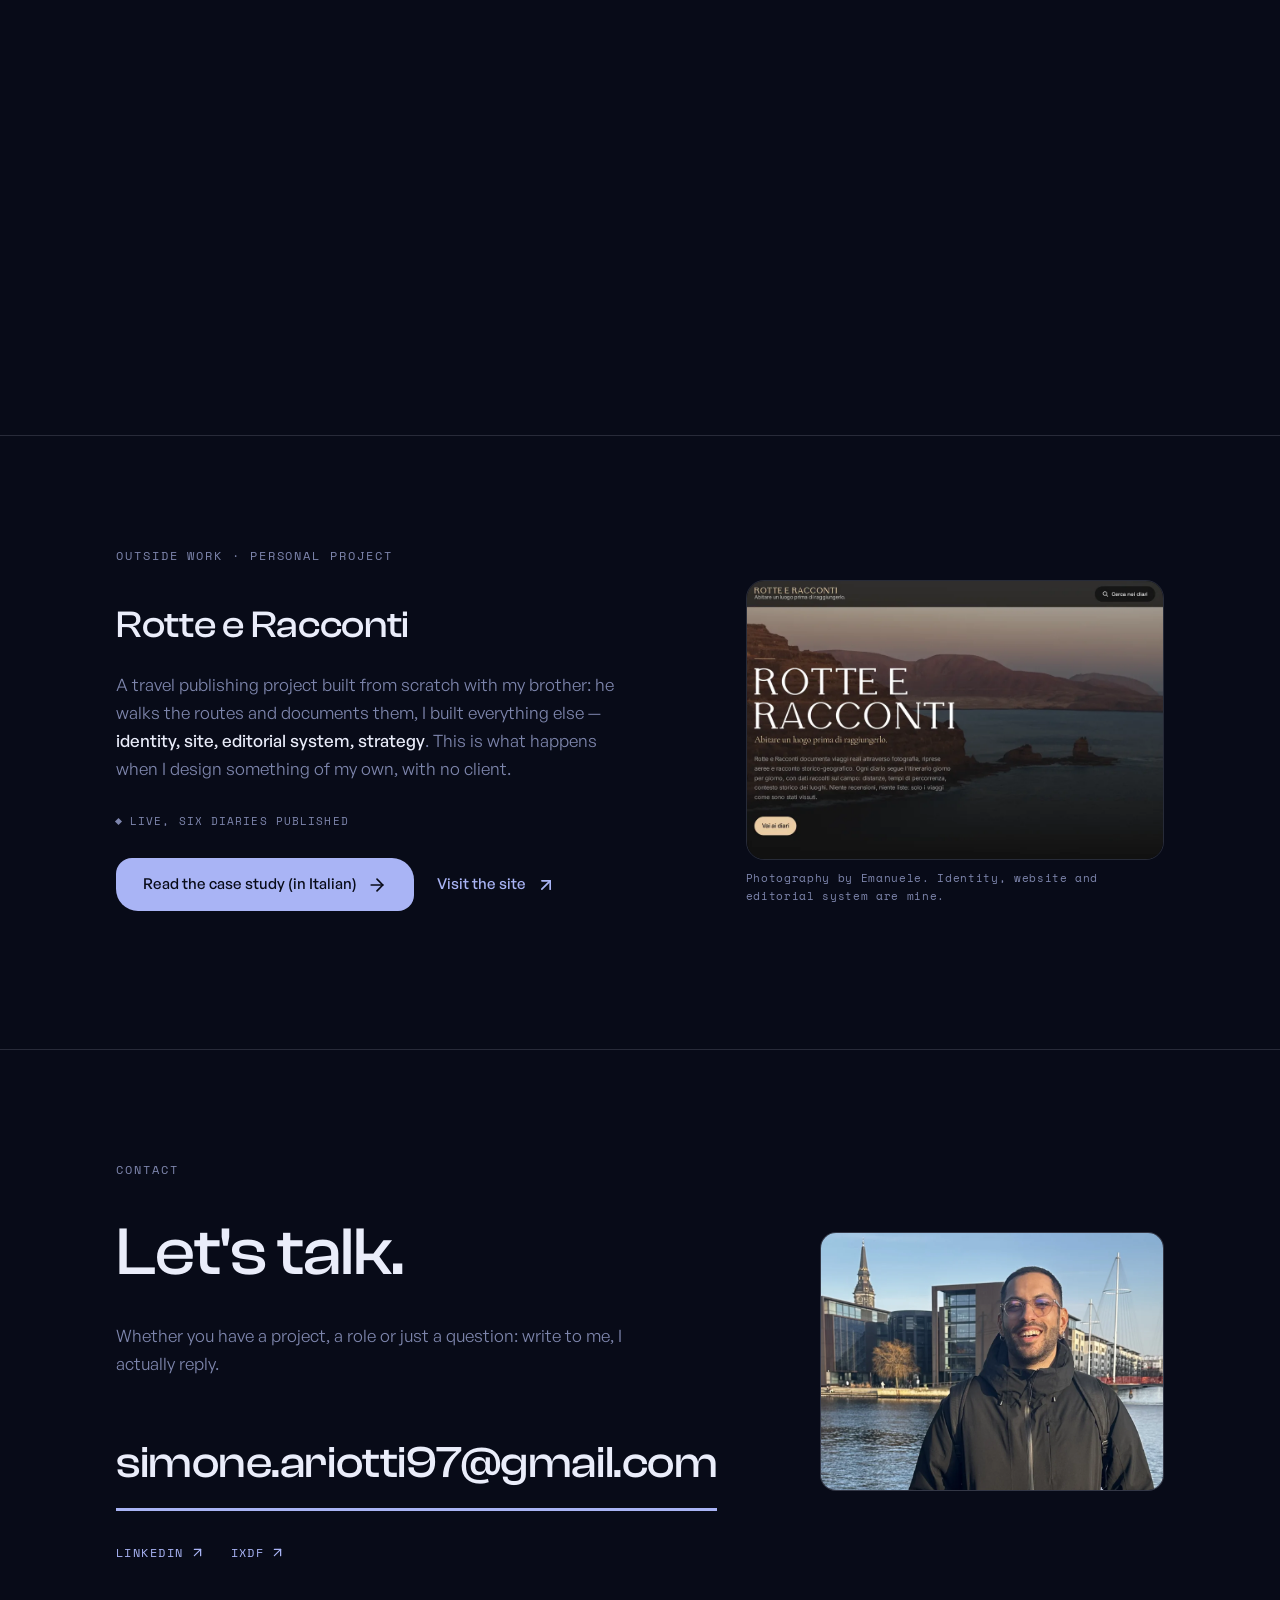
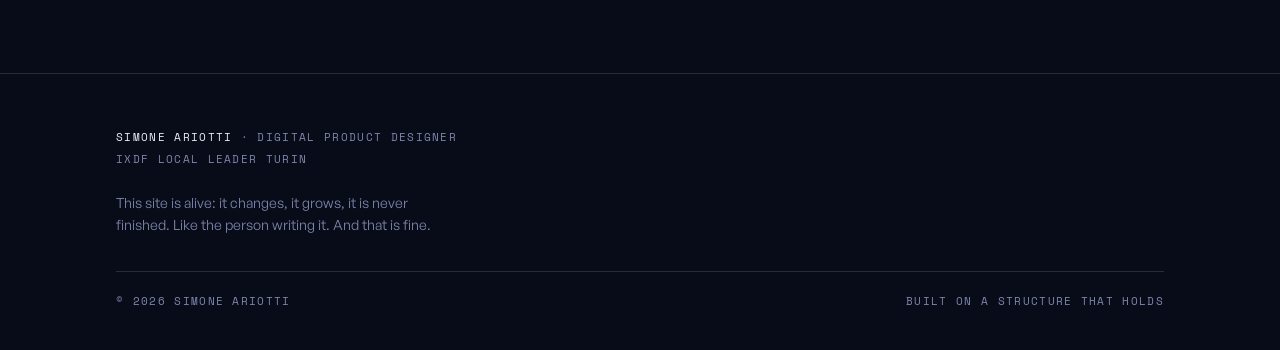
==== commit 7195d336: "Artefatto AI-ready su CS01, tone of voice, mappa di R&R, indice sui case study, accessibilita della " ====
--- a/en/index.html
+++ b/en/index.html
@@ -31,547 +31,24 @@
 <meta name="twitter:title" content="Simone Ariotti · Digital Product Designer">
 <meta name="twitter:description" content="Digital Product Designer. I design systems that hold up as products grow: design systems, AI experiences and B2B enterprise platforms. Case studies, background and contact.">
 <meta name="twitter:image" content="https://simoneariotti.github.io/portfolio/assets/og-image.jpg">
-<style>
-/* Font ospitati qui, nessuna terza parte. Solo i pesi che il sito usa davvero,
-   verificati misurando il font-weight calcolato di ogni elemento nel browser:
-   Clash Display solo 500, General Sans 400 e 500, Space Mono 400.
-   Aggiungerne uno = copiare il .woff2 e ripetere il blocco.
-   Licenze in assets/font/, ITF Free Font License per i due Fontshare. */
-@font-face{
-  font-family:'Clash Display';font-style:normal;font-weight:500;font-display:swap;
-  src:url('../assets/font/clash-display-500.woff2') format('woff2');
-}
-@font-face{
-  font-family:'General Sans';font-style:normal;font-weight:400;font-display:swap;
-  src:url('../assets/font/general-sans-400.woff2') format('woff2');
-}
-@font-face{
-  font-family:'General Sans';font-style:normal;font-weight:500;font-display:swap;
-  src:url('../assets/font/general-sans-500.woff2') format('woff2');
-}
-/* Space Mono ospitato qui, non su un CDN esterno: senza terze parti
-   nessun IP dei visitatori esce dal sito. SIL Open Font License 1.1,
-   licenza in assets/font/LICENSE-space-mono.txt */
-@font-face{
-  font-family:'Space Mono';font-style:normal;font-weight:400;font-display:swap;
-  src:url('../assets/font/space-mono-400-latin.woff2') format('woff2');
-  unicode-range:U+0000-00FF,U+0131,U+0152-0153,U+02BB-02BC,U+02C6,U+02DA,U+02DC,U+0304,U+0308,U+0329,U+2000-206F,U+20AC,U+2122,U+2191,U+2193,U+2212,U+2215,U+FEFF,U+FFFD;
-}
-@font-face{
-  font-family:'Space Mono';font-style:normal;font-weight:400;font-display:swap;
-  src:url('../assets/font/space-mono-400-latin-ext.woff2') format('woff2');
-  unicode-range:U+0100-02BA,U+02BD-02C5,U+02C7-02CC,U+02CE-02D7,U+02DD-02FF,U+1D00-1DBF,U+1E00-1E9F,U+1EF2-1EFF,U+2020,U+20A0-20AB,U+20AD-20C0,U+2113,U+2C60-2C7F,U+A720-A7FF;
-}
-
-:root{
-  /* ── Palette RETICOLO: un solo tema, scuro ── */
-  --abisso:#080B18;      /* fondo, indaco profondissimo, mai nero puro */
-  --ghiaccio:#C4CEF5;    /* la struttura, viola-ghiaccio */
-  --testo:#EAEDFA;
-  --mezzo:#7E86AD;       /* testo secondario, metadata */
-  --funzione:#A9B4F5;    /* accento funzionale: SOLO interattivo */
-
-  --superficie:color-mix(in srgb, var(--ghiaccio) 7%, var(--abisso));
-  --bordo:color-mix(in srgb, var(--testo) 14%, transparent);
-  --bordo-forte:color-mix(in srgb, var(--testo) 28%, transparent);
-
-  /* trama di fondo: gradiente unico e continuo per tutta la pagina, mai bande per sezione */
-  --trama-fondo:
-    radial-gradient(125% 85% at 86% -12%, #141A3C 0%, rgba(20,26,60,0) 50%),
-    radial-gradient(115% 95% at -14% 114%, #0E1330 0%, rgba(14,19,48,0) 48%),
-    var(--abisso);
-
-  --font-display:'Clash Display','Segoe UI',system-ui,sans-serif;
-  --font-body:'General Sans',system-ui,sans-serif;
-  --font-mono:'Space Mono',ui-monospace,monospace;
-
-  --ease-viscoso:cubic-bezier(0.22,1,0.36,1);
-  --durata-micro:220ms; --durata-orchestrata:800ms;
-  --misura-prosa:70ch;
-  --materia:.65;   /* quanto emerge la materia di fondo. Verificato: oltre .65 il testo secondario scende sotto 4.5:1 */
-}
-*{margin:0;padding:0;box-sizing:border-box}
-html{scroll-behavior:smooth}
-/* la barra resta in cima: gli ancoraggi devono fermarsi sotto, non sparirci dietro */
-:target,section[id],header[id],div[id]{scroll-margin-top:96px}
-@media(max-width:760px){:target,section[id],header[id],div[id]{scroll-margin-top:110px}}
-@media (prefers-reduced-motion: reduce){
-  html{scroll-behavior:auto}
-  *,*::before,*::after{animation:none!important;transition-duration:1ms!important}
-}
-body{background:var(--trama-fondo);background-attachment:fixed;color:var(--testo);font-family:var(--font-body);font-size:17px;line-height:1.65}
-
-a{color:var(--funzione)}
-a:focus-visible,button:focus-visible{outline:2px solid var(--funzione);outline-offset:3px;border-radius:2px}
-
-.salta{position:absolute;left:-9999px;top:0;background:var(--funzione);color:var(--abisso);padding:10px 18px;border-radius:0 0 8px 0;z-index:50}
-.salta:focus{left:0}
-
-/* ── MATERIA DI FONDO: la struttura non finisce con la hero.
-   Un livello fisso dietro tutta la pagina, immobile mentre il contenuto scorre.
-   E un'immagine, non lo shader: tenere accesa la GPU per dieci schermate di scroll
-   si paga in batteria e fluidita, e le prestazioni sono una regola non negoziabile.
-   --materia governa quanto emerge: oltre un certo valore il testo secondario scende
-   sotto la soglia di contrasto, quindi non si alza a occhio. ── */
-.materia{
-  position:fixed;inset:0;z-index:-1;pointer-events:none;
-  background:url('../assets/materia.webp') center center / cover no-repeat;
-  opacity:var(--materia);
-}
-@media (max-width:760px){.materia{opacity:calc(var(--materia) * .8)}}
-.wrap{max-width:1160px;margin:0 auto;padding:0 clamp(20px,4.5vw,56px)}
-
-/* ── NAV ── */
-nav.principale{
-  position:sticky;top:0;z-index:40;
-  display:flex;justify-content:space-between;align-items:center;
-  padding:24px clamp(20px,4.5vw,56px);
-  background:rgba(8,11,24,.985);
-  border-bottom:1px solid var(--bordo);
-  transition:background-color var(--durata-micro) var(--ease-viscoso),
-             border-color var(--durata-micro) var(--ease-viscoso),
-             padding var(--durata-micro) var(--ease-viscoso);
-}
-/* appena si lascia la cima la barra si stringe: resta consultabile senza rubare schermo */
-nav.principale.ancorata{padding-top:14px;padding-bottom:14px}
-/* sulla home galleggia sopra la hero: trasparente in cima, prende corpo quando si scende.
-   Fondo pieno e non sfocato: un blur permanente sopra il canvas si paga a ogni frame */
-nav.principale.sovrapposta{position:fixed;left:0;right:0;background:transparent;border-bottom-color:transparent}
-nav.principale.sovrapposta.ancorata{background:rgba(8,11,24,.985);border-bottom-color:var(--bordo)}
-nav.principale .logo{font-family:var(--font-display);font-weight:500;font-size:17px;color:var(--testo);text-decoration:none}
-nav.principale ul{display:flex;gap:clamp(16px,2.6vw,32px);list-style:none}
-nav.principale ul a{
-  font-size:15px;font-weight:500;text-decoration:none;color:var(--testo);
-  transition:color var(--durata-micro) var(--ease-viscoso);
-}
-nav.principale ul a:hover{color:var(--funzione)}
-/* Switch di lingua. Stesso modello della barra indice dell'about:
-   l'accento segnala dove sei, e uno stato attivo, non decorazione.
-   Sopra la hero la barra e trasparente e il fondo e la struttura animata:
-   li --mezzo scende a 2,5:1, quindi la lingua non attiva usa --ghiaccio. */
-nav.principale ul li.lingua{display:flex;align-items:center;gap:5px;font-family:var(--font-mono);font-size:12px;letter-spacing:.1em}
-nav.principale ul li.lingua a,nav.principale ul li.lingua .attiva{
-  /* area di tocco 24x24 minimo (WCAG 2.5.8): i margini negativi la allargano
-     senza spostare il resto della barra */
-  display:inline-flex;align-items:center;justify-content:center;
-  min-width:24px;min-height:24px;margin:-4px -2px;
-  font-family:var(--font-mono);font-size:12px;letter-spacing:.1em;
-  border-bottom:2px solid transparent;
-  transition:color var(--durata-micro) var(--ease-viscoso),border-color var(--durata-micro) var(--ease-viscoso);
-}
-/* Space Mono esiste solo in 400 e 700: ereditare il 500 della barra farebbe
-   sintetizzare al browser un finto grassetto. */
-nav.principale ul li.lingua a,nav.principale ul li.lingua .attiva{font-weight:400}
-nav.principale ul li.lingua a{color:var(--ghiaccio);text-decoration:none}
-nav.principale ul li.lingua a:hover,nav.principale ul li.lingua a:focus-visible{color:var(--testo)}
-/* Deroga voluta rispetto alla barra indice, che colora anche il testo di --funzione:
-   qui la barra puo' stare sopra la hero, dove --funzione sul testo scende a 4,3:1.
-   L'accento resta sul filetto (elemento grafico, soglia 3:1), il testo va su --testo. */
-nav.principale ul li.lingua .attiva{color:var(--testo);border-bottom-color:var(--funzione)}
-nav.principale ul li.lingua .sep{color:color-mix(in srgb, var(--ghiaccio) 40%, transparent)}
-@media (prefers-reduced-motion: reduce){nav.principale ul li.lingua a{transition:none}}
-@media(max-width:760px){
-  nav.principale ul li.lingua a,nav.principale ul li.lingua .attiva{min-height:44px;margin:-4px -2px}
-}
-.sez-nota{color:var(--mezzo);font-size:14px;margin:-4px 0 30px}
-/* Switch di lingua. Stesso modello della barra indice dell'about:
-   l'accento segnala dove sei, e uno stato attivo, non decorazione.
-   Sopra la hero la barra e trasparente e il fondo e la struttura animata:
-   li --mezzo scende a 2,5:1, quindi la lingua non attiva usa --ghiaccio. */
-nav.principale ul li.lingua{display:flex;align-items:center;gap:5px;font-family:var(--font-mono);font-size:12px;letter-spacing:.1em}
-nav.principale ul li.lingua a,nav.principale ul li.lingua .attiva{
-  /* area di tocco 24x24 minimo (WCAG 2.5.8): i margini negativi la allargano
-     senza spostare il resto della barra */
-  display:inline-flex;align-items:center;justify-content:center;
-  min-width:24px;min-height:24px;margin:-4px -2px;
-  font-family:var(--font-mono);font-size:12px;letter-spacing:.1em;
-  border-bottom:2px solid transparent;
-  transition:color var(--durata-micro) var(--ease-viscoso),border-color var(--durata-micro) var(--ease-viscoso);
-}
-nav.principale ul li.lingua a{color:var(--ghiaccio);text-decoration:none}
-nav.principale ul li.lingua a:hover,nav.principale ul li.lingua a:focus-visible{color:var(--testo)}
-/* Deroga voluta rispetto alla barra indice, che colora anche il testo di --funzione:
-   qui la barra puo' stare sopra la hero, dove --funzione sul testo scende a 4,3:1.
-   L'accento resta sul filetto (elemento grafico, soglia 3:1), il testo va su --testo. */
-nav.principale ul li.lingua .attiva{color:var(--testo);border-bottom-color:var(--funzione)}
-nav.principale ul li.lingua .sep{color:color-mix(in srgb, var(--ghiaccio) 40%, transparent)}
-@media (prefers-reduced-motion: reduce){nav.principale ul li.lingua a{transition:none}}
-@media(max-width:760px){
-  nav.principale ul li.lingua a,nav.principale ul li.lingua .attiva{min-height:44px;margin:-4px -2px}
-}
-.sez-nota{color:var(--mezzo);font-size:14px;margin:-4px 0 30px}
-@media(max-width:760px){
-  /* sotto i 760px le voci non stanno su una riga con il logo: il logo prende la sua riga,
-     le voci vanno a capo per conto loro e ricevono l'area tattile che a 15px non avevano */
-  nav.principale{flex-direction:column;align-items:flex-start;gap:2px;padding:18px clamp(20px,4.5vw,56px)}
-  nav.principale .logo{white-space:nowrap}
-  nav.principale ul{flex-wrap:wrap;gap:0 20px}
-  nav.principale ul a{font-size:13px;padding:9px 0;display:inline-block}
-  /* a due righe su schermo stretto la barra pesa: da ancorata si stringe ancora */
-  nav.principale.ancorata{padding-top:9px;padding-bottom:7px}
-  nav.principale.ancorata .logo{font-size:15px}
-}
-@media (prefers-reduced-motion: reduce){nav.principale{transition:none}}
-
-/* ── HERO: la materia e il reticolo, momento orchestrato della pagina ── */
-.hero{position:relative;min-height:100svh;display:flex;flex-direction:column;justify-content:center;overflow:hidden}
-#reticolo{position:absolute;inset:0;width:100%;height:100%;display:block;cursor:crosshair;touch-action:pan-y pinch-zoom}
-.hero-scrim{ /* protezione di lettura sul lato del testo */
-  position:absolute;inset:0;z-index:1;pointer-events:none;
-  background:
-    linear-gradient(to top, rgba(8,11,24,.88) 0px, rgba(8,11,24,0) 150px),
-    linear-gradient(100deg, rgba(8,11,24,.93) 0%, rgba(8,11,24,.86) 34%, rgba(8,11,24,.55) 58%, rgba(8,11,24,.12) 78%, rgba(8,11,24,0) 92%);
-}
-@media(max-width:900px){
-  /* su schermo stretto il testo va da bordo a bordo: lo scrim diventa una fascia verticale,
-     altrimenti la meta destra di ogni riga finisce sopra la struttura illuminata */
-  .hero-scrim{
-    background:
-      linear-gradient(to top, rgba(8,11,24,.92) 0px, rgba(8,11,24,0) 170px),
-      linear-gradient(180deg, rgba(8,11,24,.58) 0%, rgba(8,11,24,.74) 18%, rgba(8,11,24,.74) 74%, rgba(8,11,24,.42) 100%);
-  }
-}
-.hero-testo{
-  position:relative;z-index:2;
-  padding:96px clamp(20px,4.5vw,56px) 0;
-  max-width:1050px;
-}
-.hero .eyebrow{font-family:var(--font-mono);font-size:12px;letter-spacing:.2em;text-transform:uppercase;color:var(--ghiaccio);margin-bottom:24px}
-.hero h1{
-  font-family:var(--font-display);font-weight:500;
-  font-size:clamp(38px,5.8vw,84px);line-height:1.05;letter-spacing:-.015em;text-wrap:balance;
-  margin-bottom:26px;text-shadow:0 4px 54px rgba(8,11,24,.75);
-}
-.hero .firma{font-size:16px;color:var(--ghiaccio);max-width:54ch;margin-bottom:38px;text-shadow:0 2px 30px rgba(8,11,24,.85)}
-.hero .firma strong{color:var(--testo);font-weight:500}
-.hero-basso{
-  position:absolute;bottom:26px;left:0;right:0;z-index:2;
-  display:flex;justify-content:flex-start;align-items:center;
-  padding:0 clamp(20px,4.5vw,56px);
-  font-family:var(--font-mono);font-size:11px;letter-spacing:.14em;text-transform:uppercase;color:var(--ghiaccio);
-}
-.hero-basso .hint{display:flex;align-items:center;gap:10px}
-.hero-basso .hint::before{
-  content:'';width:7px;height:7px;border-radius:50%;background:var(--funzione);opacity:.85;
-  animation:pulse 3.4s var(--ease-viscoso) infinite;
-}
-@keyframes pulse{0%,100%{transform:scale(1);opacity:.85}50%{transform:scale(1.55);opacity:.3}}
-@media (pointer:coarse){
-  /* niente cursore da muovere: l'istruzione sparisce, e con essa l'intera riga */
-  .hero-basso{display:none}
-}
-
-/* ── BOTTONI (DS): parti del reticolo, raggio organico e luce che segue il puntatore ── */
-.icona{width:20px;height:20px;flex:0 0 auto;stroke:currentColor;stroke-width:2;stroke-linecap:round;stroke-linejoin:round;fill:none}
-.btn{
-  position:relative;overflow:hidden;isolation:isolate;
-  display:inline-flex;align-items:center;gap:10px;
-  font-family:var(--font-body);font-weight:500;font-size:15px;
-  border-radius:16px 22px 16px 22px;padding:13px 26px;cursor:pointer;border:1px solid transparent;text-decoration:none;
-  transition:background var(--durata-micro) var(--ease-viscoso), border-color var(--durata-micro) var(--ease-viscoso),
-             color var(--durata-micro) var(--ease-viscoso), transform var(--durata-micro) var(--ease-viscoso);
-}
-.btn:active{transform:scale(.985)}
-.btn .freccia{transition:transform var(--durata-micro) var(--ease-viscoso)}
-.btn:hover .freccia{transform:translateX(4px)}
-.btn:hover .freccia-giu{transform:translateY(3px)}
-.btn-primaria::before{
-  content:'';position:absolute;inset:0;z-index:-1;opacity:0;
-  transition:opacity .55s var(--ease-viscoso);
-  background:radial-gradient(150px circle at var(--lx,50%) var(--ly,50%),
-    color-mix(in srgb, var(--ghiaccio) 58%, transparent) 0%,
-    color-mix(in srgb, var(--ghiaccio) 26%, transparent) 38%,
-    transparent 72%);
-}
-.btn-primaria:hover::before{opacity:1}
-.btn-primaria{background:var(--funzione);color:var(--abisso)}
-.btn-silenziosa{background:transparent;color:var(--funzione);padding-left:0;padding-right:0;border-radius:4px;overflow:visible}
-.btn-silenziosa:hover{text-decoration:underline;text-underline-offset:5px}
-
-/* ── SEZIONI: sfondo continuo, filetti sottili e spazio, MAI bande di colore ── */
-section{padding:clamp(72px,9vw,110px) 0;border-top:1px solid var(--bordo)}
-.hero+section{border-top:none}
-.eyebrow{font-family:var(--font-mono);font-size:12px;letter-spacing:.16em;text-transform:uppercase;color:var(--mezzo);margin-bottom:16px}
-.sez-titolo{font-family:var(--font-display);font-weight:500;font-size:clamp(26px,3vw,38px);letter-spacing:-.008em;margin-bottom:14px}
-.sez-intro{color:var(--mezzo);max-width:58ch;margin-bottom:clamp(36px,5vw,56px)}
-
-/* card: la cover buca verso l'abisso, come il reticolo */
-.cs-grid{display:grid;grid-template-columns:repeat(auto-fit,minmax(290px,1fr));gap:24px}
-.cs-card{
-  position:relative;display:block;border-radius:26px 16px 24px 18px;overflow:hidden;text-decoration:none;color:var(--testo);
-  background:var(--superficie);border:1px solid var(--bordo);
-  transition:transform var(--durata-micro) var(--ease-viscoso), border-color var(--durata-micro) var(--ease-viscoso);
-}
-.cs-card:hover{transform:translateY(-4px);border-color:var(--bordo-forte)}
-/* la luce del reticolo entra nella card e segue il puntatore, come nella hero */
-.cs-card .luce{position:absolute;inset:0;z-index:1;pointer-events:none;opacity:0;
-  transition:opacity var(--durata-micro) var(--ease-viscoso);
-  background:radial-gradient(280px circle at var(--lx,72%) var(--ly,22%), color-mix(in srgb, var(--ghiaccio) 14%, transparent) 0%, transparent 70%)}
-.cs-card:hover .luce{opacity:1}
-.cs-cover{height:185px;position:relative;overflow:hidden}
-.cs-cover .trama{position:absolute;inset:0;transition:transform 700ms var(--ease-viscoso)}
-.cs-card:hover .trama{transform:scale(1.05)}
-.cover-1 .trama{background:
-  radial-gradient(150px 120px at 74% 20%, var(--abisso) 32%, transparent 33%),
-  radial-gradient(90px 74px at 22% 78%, var(--abisso) 30%, transparent 31%),
-  radial-gradient(130% 140% at 30% 30%, color-mix(in srgb, var(--ghiaccio) 38%, var(--abisso)) 0%, color-mix(in srgb, var(--ghiaccio) 12%, var(--abisso)) 62%, var(--superficie) 100%);}
-.cover-2 .trama{background:
-  radial-gradient(120px 100px at 26% 26%, var(--abisso) 31%, transparent 32%),
-  radial-gradient(80px 66px at 78% 72%, var(--abisso) 30%, transparent 31%),
-  radial-gradient(130% 140% at 70% 60%, color-mix(in srgb, var(--ghiaccio) 34%, var(--abisso)) 0%, color-mix(in srgb, var(--ghiaccio) 11%, var(--abisso)) 62%, var(--superficie) 100%);}
-.cover-3 .trama{background:
-  radial-gradient(110px 92px at 68% 76%, var(--abisso) 31%, transparent 32%),
-  radial-gradient(76px 62px at 24% 24%, var(--abisso) 30%, transparent 31%),
-  radial-gradient(130% 140% at 50% 20%, color-mix(in srgb, var(--ghiaccio) 36%, var(--abisso)) 0%, color-mix(in srgb, var(--ghiaccio) 12%, var(--abisso)) 62%, var(--superficie) 100%);}
-.cs-body{padding:24px;position:relative;z-index:2}
-.cs-meta{font-family:var(--font-mono);font-size:11px;letter-spacing:.1em;text-transform:uppercase;color:var(--mezzo);display:flex;flex-wrap:wrap;gap:12px;margin-bottom:12px}
-.cs-meta .gate{color:var(--funzione)}
-.cs-body h3{font-family:var(--font-display);font-weight:500;font-size:21px;line-height:1.28;margin-bottom:8px}
-.cs-body p{font-size:15px;color:var(--mezzo)}
-.cs-cover .indice{
-  position:absolute;right:16px;bottom:8px;z-index:1;
-  font-family:var(--font-display);font-weight:500;font-size:80px;line-height:1;
-  color:color-mix(in srgb, var(--ghiaccio) 30%, transparent);
-  pointer-events:none;
-}
-.cs-azione{
-  display:flex;justify-content:space-between;align-items:center;
-  margin-top:16px;padding-top:14px;border-top:1px solid var(--bordo);
-  font-size:14px;font-weight:500;color:var(--funzione);
-}
-.cs-azione .dove{font-weight:400;font-family:var(--font-mono);font-size:11px;letter-spacing:.1em;text-transform:uppercase;color:var(--mezzo)}
-.cs-azione .vai{display:inline-block;transition:transform var(--durata-micro) var(--ease-viscoso)}
-.cs-card:hover .cs-azione .vai{transform:translateX(4px)}
-
-/* principio: voce display su filetto, niente corsivi */
-.principio{position:relative;max-width:880px;margin:0 auto;padding:6px 0 6px 28px}
-.principio::before{content:'';position:absolute;left:0;top:0;bottom:0;width:2px;background:var(--bordo-forte);transform-origin:top;transition:transform .9s var(--ease-viscoso)}
-.reveal-on .principio::before{transform:scaleY(0)}
-.reveal-on .principio.lit::before{transform:scaleY(1)}
-@media (prefers-reduced-motion: reduce){.reveal-on .principio::before{transform:scaleY(1);transition:none}}
-.principio .p-label{font-family:var(--font-mono);font-size:11px;letter-spacing:.16em;text-transform:uppercase;color:var(--mezzo);margin-bottom:16px}
-.principio blockquote{font-family:var(--font-display);font-weight:500;font-size:clamp(24px,3vw,36px);line-height:1.4;letter-spacing:-.005em}
-
-/* R&R */
-.rr{display:grid;grid-template-columns:1.15fr .85fr;gap:clamp(32px,5vw,64px);align-items:center}
-@media(max-width:820px){.rr{grid-template-columns:1fr}}
-.rr-testo p{color:var(--mezzo);max-width:52ch;margin-bottom:28px}
-.rr-testo p strong{color:var(--testo);font-weight:500}
-.rr-visual{
-  height:280px;border-radius:18px;position:relative;overflow:hidden;border:1px solid var(--bordo);
-  background:
-    radial-gradient(170px 140px at 76% 24%, var(--abisso) 34%, transparent 35%),
-    radial-gradient(110px 90px at 18% 82%, var(--abisso) 32%, transparent 33%),
-    radial-gradient(130% 150% at 34% 40%, color-mix(in srgb, var(--ghiaccio) 32%, var(--abisso)) 0%, color-mix(in srgb, var(--ghiaccio) 10%, var(--abisso)) 64%, var(--superficie) 100%);
-}
-.rr-visual .marchio{
-  position:absolute;inset:0;display:flex;align-items:center;justify-content:center;
-  font-family:var(--font-display);font-weight:500;font-size:clamp(22px,2.4vw,30px);color:var(--testo);
-}
-
-/* ── CHI C'E DIETRO: il filo rosso, sezione pinnata sotto la hero. Lo scroll pilota la fascia di fuoco ── */
-/* --crescita: quanto cresce la cella a fuoco. Unica fonte di verita: il JS la legge per calcolare gli ingombri a scala piena.
-   Dove c'e meno spazio la cella cresce meno, cosi a scala piena resta dentro il viewport e sotto il titolo.
-   Il JS rilegge la variabile a ogni resize: gli ingombri del filo si adeguano da soli */
-.filo{position:relative;height:680vh;padding:0;--crescita:.6}
-@media (max-width:1200px),(max-height:840px){.filo{--crescita:.4}}
-@media (max-height:700px){.filo{--crescita:.28}}
-.filo .stage{position:sticky;top:0;height:100vh;overflow:hidden;--praw:0}
-/* scrim: le celle scompaiono in modo elegante uscendo in alto (dietro il titolo) ed entrando dal basso */
-.filo .stage::before,.filo .stage::after{content:'';position:absolute;left:0;right:0;z-index:2;pointer-events:none}
-.filo .stage::before{top:0;height:34vh;background:linear-gradient(var(--abisso) 32%, transparent)}
-.filo .stage::after{bottom:0;height:22vh;background:linear-gradient(transparent, var(--abisso))}
-.filo .titolo{position:absolute;top:8vh;left:0;right:0;text-align:center;z-index:3;
-  font-family:var(--font-display);font-weight:500;font-size:clamp(26px,3.4vw,44px);letter-spacing:-.012em;padding:0 24px;text-wrap:balance}
-.filo .titolo .eyebrow{display:block;font-family:var(--font-mono);font-size:12px;letter-spacing:.16em;text-transform:uppercase;color:var(--mezzo);margin-bottom:14px;font-weight:400}
-.filo .colonna{position:absolute;left:0;right:0;top:0;margin:0 auto;max-width:640px;text-align:center;transform:translateY(var(--ty,0px));will-change:transform}
-/* il filo e spezzato: un segmento per stazione, che parte dal bordo della cella precedente (misurato a scala piena)
-   e arriva al nodo della successiva. Nessun tratto corre dietro una cella, quindi non la attraversa mai.
-   viewBox in pixel reali: la curvatura disegnata e quella che si vede */
-.filo .thread{position:absolute;left:50%;top:0;transform:translateX(-50%);width:150px;height:100%;overflow:visible;z-index:0}
-.filo .thread path{fill:none;stroke:var(--ghiaccio);stroke-width:2;stroke-linecap:round;
-  filter:drop-shadow(0 0 6px color-mix(in srgb,var(--ghiaccio) 60%,transparent));
-  stroke-dasharray:1;stroke-dashoffset:calc(1 - var(--f,0))}
-.filo .tappe{list-style:none;position:relative;z-index:1;margin:0;padding:0}
-.filo .tappa{position:relative;padding-top:34px;margin:0 auto clamp(150px,20vh,220px);--focus:0;--vis:0;--on:0}
-/* il nodo e il punto d'arrivo del filo: il JS lo posiziona sopra il bordo della cella misurato a scala piena,
-   cosi non le finisce mai dentro quando cresce */
-.filo .nodo{position:absolute;top:var(--nodo-y,0px);left:50%;transform:translateX(-50%) scale(calc(.7 + var(--on)*.3 + var(--focus)*.35));
-  width:13px;height:13px;border-radius:50%;z-index:2;
-  background:color-mix(in srgb, var(--ghiaccio) calc(var(--on)*100%), transparent);
-  border:1.5px solid color-mix(in srgb, var(--ghiaccio) calc(28% + max(var(--on),var(--focus))*72%), transparent);
-  box-shadow:0 0 calc(var(--focus)*20px) color-mix(in srgb, var(--ghiaccio) 75%, transparent)}
-/* la cella del reticolo: bordo e superficie che si accendono col fuoco */
-/* crescita con transform:scale (non font-size): non rifluisce il layout, la cella resta ancorata al centro.
-   Larghezza base contenuta perche a scala piena (x1.6) deve stare nel viewport.
-   Due variabili distinte: --focus tiene la scala (piano largo, uscita lenta), --vis toglie l'opacita prima
-   e piu in fretta. Cosi la cella resta grande piu a lungo ma sparisce netta, senza incrociare il filo */
-.filo .cella{position:relative;z-index:1;display:inline-block;max-width:min(56vw,430px);padding:20px clamp(24px,3vw,36px) 22px;
-  border-radius:38px 22px 34px 24px;transform-origin:center;transform:scale(calc(1 + var(--focus)*var(--crescita)));
-  background:color-mix(in srgb, var(--ghiaccio) calc(5% + var(--focus)*4%), var(--abisso));
-  border:1px solid color-mix(in srgb, var(--ghiaccio) calc(12% + var(--focus)*42%), transparent);
-  box-shadow:0 26px 70px -34px color-mix(in srgb, var(--ghiaccio) calc(var(--focus)*45%), transparent);
-  opacity:var(--vis)}
-.filo .anno{display:block;font-family:var(--font-mono);font-size:12px;letter-spacing:.14em;text-transform:uppercase;color:var(--mezzo);margin-bottom:10px}
-.filo .voce{display:block;font-family:var(--font-display);font-weight:500;line-height:1.08;letter-spacing:-.012em;
-  font-size:clamp(22px,2.6vw,32px);overflow-wrap:break-word;   /* una parola lunga non deve mai uscire dalla cella */
-  color:color-mix(in srgb, var(--testo) calc((.42 + max(var(--on)*.5,var(--focus))*.58)*100%), var(--abisso))}
-.filo .desc{display:block;margin:12px auto 0;max-width:34ch;font-family:var(--font-body);line-height:1.42;color:var(--mezzo);
-  font-size:clamp(14px,1.5vw,16px);opacity:var(--focus);transform:translateY(calc((1 - var(--focus))*-4px))}
-.filo .ritratto-wrap{display:flex;justify-content:center;padding-top:26px;position:relative;--focus:0;--vis:0;--on:0}
-/* il ritratto: elemento puramente fotografico, naturale, che si stacca dal concept.
-   Nessun trattamento, forma pulita, entra con una semplice dissolvenza. E l'ultima stazione: il filo ci arriva, non lo taglia */
-.filo .ritratto{position:relative;width:min(74%,340px);aspect-ratio:4/5;
-  border-radius:20px;overflow:hidden;border:1px solid var(--bordo);background:var(--superficie);
-  opacity:var(--vis);transform:scale(calc(.94 + var(--focus)*.06));
-  box-shadow:0 34px 80px -40px rgba(0,0,0,.65)}
-.filo .foto{position:absolute;inset:0;width:100%;height:100%;object-fit:cover;object-position:50% 18%}
-/* su viewport basse il ritratto va limitato: a 640px di altezza la chiusura gli finiva sopra */
-@media (max-height:820px){.filo .ritratto{width:min(74%,300px,32vh)}}
-.filo .chiusura{position:absolute;left:0;right:0;bottom:7vh;z-index:3;text-align:center;padding:0 24px;
-  --c:clamp(0,(var(--praw) - 0.86)/0.14,1);opacity:var(--c);transform:translateY(calc((1 - var(--c))*14px));pointer-events:none}
-.filo .chiusura p{color:var(--mezzo);max-width:52ch;margin:0 auto 18px}
-.filo .chiusura p strong{color:var(--testo);font-weight:500}
-.filo .chiusura p{pointer-events:auto}
-.filo .chiusura .btn{pointer-events:auto}
-/* statico: touch / reduced-motion / no-JS. La sezione diventa un blocco normale, tutto rivelato */
-@media (max-width:760px){
-  /* in modalita statica la cella non deve piu crescere in scala: puo prendersi la larghezza vera.
-     Il blocco resta centrato sotto il filo, ma il testo torna sull'asse sinistro come nel resto del sito */
-  .filo.statico .cella{max-width:86vw;text-align:left;padding:20px 22px 22px}
-  .filo.statico .desc{margin:12px 0 0;max-width:none}
-  .filo.statico .voce{font-size:clamp(20px,5.4vw,26px)}
-}
-/* le stazioni entrano una alla volta invece di essere gia tutte li: senza JS
-   o con reduced-motion la regola non si applica e resta tutto visibile */
-.reveal-on .filo.statico .tappa,.reveal-on .filo.statico .ritratto-wrap{
-  opacity:0;transform:translateY(20px);
-  transition:opacity 760ms var(--ease-viscoso),transform 760ms var(--ease-viscoso);
-}
-.reveal-on .filo.statico .tappa.entra,.reveal-on .filo.statico .ritratto-wrap.entra{opacity:1;transform:none}
-.filo.statico{height:auto}
-.filo.statico .stage{position:static;height:auto;overflow:visible;padding:clamp(64px,9vw,110px) 0}
-.filo.statico .titolo{position:static;margin-bottom:36px}
-.filo.statico .colonna{position:static;transform:none}
-.filo.statico .thread{display:none}
-/* statico: le stazioni sono tutte alla loro forma piena. A .35 restavano a meta
-   accensione e i titoli leggevano come uno stato disabilitato, che non si attiva mai */
-.filo.statico .tappa,.filo.statico .ritratto-wrap{--on:1;--focus:1;--vis:1}
-/* con focus pieno bordo e alone diventerebbero da elemento selezionato: qui nessuna
-   cella e "quella a fuoco", quindi si riportano a un valore di riposo */
-.filo.statico .cella{border-color:color-mix(in srgb, var(--ghiaccio) 24%, transparent);box-shadow:0 20px 50px -34px rgba(0,0,0,.6)}
-.filo.statico .nodo{transform:translateX(-50%) scale(1);box-shadow:0 0 10px color-mix(in srgb, var(--ghiaccio) 45%, transparent)}
-.filo.statico .tappa{margin-bottom:36px}
-.filo.statico .nodo{top:0}
-.filo.statico .desc{opacity:1;transform:none}
-.filo.statico .chiusura{position:static;opacity:1;transform:none;margin-top:36px}
-.filo.statico .ritratto{margin:0 auto;transform:none}
-.filo.statico .cella{opacity:1;transform:none}
-.filo.statico .stage::before,.filo.statico .stage::after{display:none}
-
-/* contatto */
-.contatto h2{font-family:var(--font-display);font-weight:500;font-size:clamp(38px,5.4vw,68px);letter-spacing:-.014em;margin-bottom:14px}
-.contatto .invito{color:var(--mezzo);max-width:52ch;margin-bottom:clamp(34px,5vw,48px)}
-/* la mail non va mai a capo: si dimensiona sulla colonna che la contiene, non sul viewport.
-   La stringa e larga ~13,5 volte il corpo, quindi 7cqw la fa stare dentro con margine.
-   Il clamp in vw resta come ripiego dove i container query non ci sono */
-.contatto-testo{container-type:inline-size}
-.mail-grande{
-  display:inline-block;font-family:var(--font-display);font-weight:500;
-  font-size:clamp(20px,3.2vw,50px);
-  font-size:min(7cqw,50px);
-  letter-spacing:-.01em;white-space:nowrap;
-  color:var(--testo);text-decoration:none;
-  border-bottom:3px solid var(--funzione);padding-bottom:8px;
-  transition:color var(--durata-micro) var(--ease-viscoso);
-}
-.mail-grande:hover{color:var(--funzione)}
-.contatto-meta{margin-top:32px;display:flex;flex-wrap:wrap;gap:10px 26px;font-family:var(--font-mono);font-size:12px;letter-spacing:.12em;text-transform:uppercase;color:var(--mezzo)}
-.contatto-meta a{color:var(--funzione);text-decoration:none}
-.contatto-meta a:hover{text-decoration:underline;text-underline-offset:4px}
-
-.contatto-layout{display:grid;grid-template-columns:1.3fr .7fr;gap:clamp(32px,5vw,64px);align-items:center}
-@media(max-width:820px){.contatto-layout{grid-template-columns:1fr}}
-.contatto-foto{
-  aspect-ratio:4/3;border-radius:16px;overflow:hidden;
-  border:1px solid var(--bordo);background:var(--superficie);
-}
-.contatto-foto img{width:100%;height:100%;object-fit:cover;object-position:50% 16%;display:block}
-.rr-vai{margin:18px 0 0;font-size:15px}
-.rr-vai a{color:var(--mezzo)}
-.rr-vai a:hover,.rr-vai a:focus-visible{color:var(--funzione)}
-.rr-visual{display:block;text-decoration:none}
-.rr-gate{margin:0 0 16px;font-family:var(--font-mono);font-size:11px;letter-spacing:.1em;text-transform:uppercase;color:var(--mezzo)}
-
-/* footer: tre livelli distinti invece di righe accatastate.
-   identita (micro-metadata) > la riga sul work in progress (prosa) > il copyright, staccato da un filetto */
-footer{border-top:1px solid var(--bordo);padding:52px 0 40px}
-footer .identita{font-family:var(--font-mono);font-size:11px;letter-spacing:.12em;text-transform:uppercase;color:var(--mezzo);line-height:2}
-footer .identita strong{color:var(--testo);font-weight:400}
-footer .wip{text-transform:none;letter-spacing:0;font-size:14px;line-height:1.6;margin-top:22px;max-width:42ch;color:var(--mezzo)}
-footer .chiudi{
-  margin-top:34px;padding-top:20px;border-top:1px solid var(--bordo);
-  display:flex;flex-wrap:wrap;justify-content:space-between;gap:8px 24px;
-  font-family:var(--font-mono);font-size:11px;letter-spacing:.12em;text-transform:uppercase;color:var(--mezzo);
-}
-
-/* ── MOTION: vocabolario di gesti. Ogni tipo di elemento ha il suo, tutti sulla stessa easing e famiglia di tempi ── */
-.m{transition:opacity var(--d,560ms) var(--ease-viscoso), transform var(--d,560ms) var(--ease-viscoso)}
-.reveal-on .m{opacity:0;transform:var(--from,translateY(14px))}
-.reveal-on .m.in{opacity:1;transform:none}
-.m-eyebrow{--from:translateX(-14px);--d:660ms}
-.m-title{--from:translateY(26px);--d:1050ms}
-.m-text{--from:translateY(16px);--d:840ms}
-.m-li{--from:translateY(12px);--d:720ms}
-.m-figure{--from:translateY(18px) scale(.955);--d:1150ms}
-.m-quote{--from:translateY(20px);--d:1000ms}
-@media (prefers-reduced-motion: reduce){.reveal-on .m{opacity:1;transform:none;transition:none}}
-
-/* ── CURSORE: la lampada sulla struttura. Cambia forma secondo l'oggetto sotto ── */
-.cursor-on, .cursor-on *{cursor:none}
-#cursore{
-  position:fixed;left:0;top:0;z-index:9999;pointer-events:none;opacity:0;
-  width:12px;height:12px;border-radius:50%;
-  background:var(--funzione);
-  box-shadow:0 0 6px 0 color-mix(in srgb, var(--funzione) 24%, transparent);
-  transition:width .28s var(--ease-viscoso), height .28s var(--ease-viscoso),
-    border-radius .28s var(--ease-viscoso), background .28s var(--ease-viscoso),
-    border-color .28s var(--ease-viscoso), opacity .3s var(--ease-viscoso);
-  will-change:transform;
-}
-#cursore.is-int{
-  width:38px;height:38px;background:transparent;
-  border:1.5px solid var(--funzione);border-radius:50%;
-  box-shadow:0 0 10px 0 color-mix(in srgb, var(--funzione) 16%, transparent);
-}
-#cursore.is-text{
-  width:2px;height:26px;border-radius:1px;background:var(--ghiaccio);
-  box-shadow:0 0 4px color-mix(in srgb, var(--ghiaccio) 35%, transparent);
-  animation:curblink 1.1s steps(1) infinite;
-}
-@keyframes curblink{0%,49%{opacity:1}50%,99%{opacity:.2}100%{opacity:1}}
-
-/* ── LINK EDITORIALE: sottolineatura che si disegna al passaggio ── */
-p a:not(.btn), li a:not(.btn){
-  text-decoration:none;
-  background-image:linear-gradient(var(--funzione),var(--funzione));
-  background-size:0% 1px;background-position:0 100%;background-repeat:no-repeat;
-  transition:background-size .32s var(--ease-viscoso);
-}
-p a:not(.btn):hover, li a:not(.btn):hover{background-size:100% 1px}
-</style>
+<link rel="stylesheet" href="../assets/stile.css">
+<link rel="stylesheet" href="../assets/home.css">
 </head>
 <body>
 
 <!-- Sprite iconografica: SOLO Lucide, stroke 2, currentColor. L'icona dichiara la funzione. -->
+<!-- ═══ ICONOGRAFIA · blocco identico su ogni pagina, vedi storybook ═══
+     Griglia 24, tratto 2, estremi e giunti tondi, nessun riempimento, colore
+     ereditato da currentColor. Quattro segni e basta: freccia (vai), giu'
+     (scendi nella pagina), esterno (esci dal sito), indietro (torna alla home).
+     Uno stato non e' un'icona: lo dice il nodo di .gate. -->
 <svg width="0" height="0" style="position:absolute" aria-hidden="true">
   <symbol id="i-freccia" viewBox="0 0 24 24"><path d="M5 12h14"/><path d="m12 5 7 7-7 7"/></symbol>
   <symbol id="i-giu" viewBox="0 0 24 24"><path d="M12 5v14"/><path d="m19 12-7 7-7-7"/></symbol>
   <symbol id="i-esterno" viewBox="0 0 24 24"><path d="M7 7h10v10"/><path d="M7 17 17 7"/></symbol>
-  <symbol id="i-mail" viewBox="0 0 24 24"><rect width="20" height="16" x="2" y="4" rx="2"/><path d="m22 7-8.97 5.7a1.94 1.94 0 0 1-2.06 0L2 7"/></symbol>
+  <symbol id="i-indietro" viewBox="0 0 24 24"><path d="M19 12H5"/><path d="m12 19-7-7 7-7"/></symbol>
 </svg>
 
-<div class="materia" aria-hidden="true"></div>
 <a class="salta" href="#lavori">Skip to content</a>
 
 <nav class="principale sovrapposta" aria-label="Main">
@@ -604,8 +81,8 @@
 <section id="lavori">
   <div class="wrap">
     <p class="eyebrow">Case studies</p>
-    <h2 class="sez-titolo">Three selected projects, one method.</h2>
-    <p class="sez-intro">Each one shows how I think, not just what I shipped.</p>
+    <h2 class="sez-titolo">Three Product Designer projects I am proud of.</h2>
+    <p class="sez-intro">Design systems, AI inside the product, conversation design: three cases on B2B enterprise platforms. Not everything I have done: the work that shows best how I think.</p>
     <div class="cs-grid">
       <a class="cs-card cover-1" data-luce href="case-study-01.html">
         <div class="luce" aria-hidden="true"></div>
@@ -631,7 +108,7 @@
         <div class="luce" aria-hidden="true"></div>
         <div class="cs-cover"><div class="trama"></div><span class="indice" aria-hidden="true">03</span></div>
         <div class="cs-body">
-          <p class="cs-meta"><span>Conversation design</span><span class="gate">◈ Being written</span></p>
+          <p class="cs-meta"><span>Conversation design</span><span class="gate" data-stato="atteso">Being written</span></p>
           <h3>A chatbot that uses AI only where it earns its place</h3>
           <p>80% of the flow never touches an LLM. On purpose. And everyone gains from it.</p>
           <div class="cs-azione"><span class="dove">Being written</span><span style="display:inline-flex;align-items:center;gap:8px">Let us talk <svg class="icona vai" aria-hidden="true"><use href="#i-freccia"/></svg></span></div>
@@ -685,13 +162,18 @@
       <p class="eyebrow">Outside work · Personal project</p>
       <h2 class="sez-titolo">Rotte e Racconti</h2>
       <p>A travel publishing project built from scratch with my brother: he walks the routes and documents them, I built everything else — <strong>identity, site, editorial system, strategy</strong>. This is what happens when I design something of my own, with no client.</p>
-      <p class="rr-gate"><span class="gate">◈ Live, six diaries published</span></p>
-      <a class="btn btn-silenziosa" href="../rotte-e-racconti.html">Read the case study (in Italian) <svg class="icona freccia" aria-hidden="true"><use href="#i-freccia"/></svg></a>
-      <p class="rr-vai"><a href="https://rotte-e-racconti.simone-ariotti97.workers.dev/" target="_blank" rel="noopener">Visit the site</a></p>
-    </div>
-    <a class="rr-visual" href="https://rotte-e-racconti.simone-ariotti97.workers.dev/" target="_blank" rel="noopener" aria-label="Open the Rotte e Racconti website">
-      <span class="marchio" aria-hidden="true">Rotte e Racconti</span>
-    </a>
+      <p class="rr-gate"><span class="gate">Live, six diaries published</span></p>
+      <p class="rr-azioni">
+        <a class="btn btn-primaria" data-luce href="../rotte-e-racconti.html">Read the case study (in Italian) <svg class="icona freccia" aria-hidden="true"><use href="#i-freccia"/></svg></a>
+        <a class="btn btn-silenziosa" href="https://rotte-e-racconti.simone-ariotti97.workers.dev/" target="_blank" rel="noopener">Visit the site <svg class="icona freccia" aria-hidden="true"><use href="#i-esterno"/></svg></a>
+      </p>
+    </div>
+    <div class="rr-lato">
+      <a class="rr-visual" href="https://rotte-e-racconti.simone-ariotti97.workers.dev/" target="_blank" rel="noopener" aria-label="Open the Rotte e Racconti website">
+        <img src="../assets/rr-home.webp" width="1000" height="668" loading="lazy" alt="The Rotte e Racconti home page: the wordmark set large over the volcanic coast of Lanzarote at sunset.">
+      </a>
+      <p class="rr-credito">Photography by Emanuele. Identity, website and editorial system are mine.</p>
+    </div>
   </div>
 </section>
 
@@ -736,7 +218,14 @@
   if(!gl){canvas.style.background='radial-gradient(circle at 62% 38%, #171D3E 0%, #080B18 72%)';return;}
 
   const ridotto=window.matchMedia('(prefers-reduced-motion: reduce)').matches;
-  const DPR=Math.min(window.devicePixelRatio||1,1.0);
+  /* La risoluzione era fissata a 1 pixel fisico per pixel CSS: su uno schermo
+     denso il fotogramma veniva poi ingrandito dal browser, e ogni bordo
+     calcolato dallo shader arrivava a schermo scalettato. Adesso parte a 1.5
+     e scende da sola se i fotogrammi non tengono. Non risale: una risalita
+     che poi va rifatta si vede come uno scatto. 1.5 e non 2 perche' il costo
+     e' quadratico e questo shader fa circa 88 valutazioni di campo per pixel;
+     su una macchina che regge, il numero da alzare e' questo. */
+  let DPR=Math.min(window.devicePixelRatio||1,1.5);
 
   const vsrc=`attribute vec2 a; void main(){ gl_Position=vec4(a,0.0,1.0); }`;
   const fsrc=`
@@ -813,8 +302,15 @@
       if(hit){
         vec3 n=normale(pos);
 
+        /* Il dettaglio di superficie gira a 55 volte la frequenza della forma:
+           oltre una certa distanza un pixel ne copre piu' di un periodo e
+           quello che resta non e' materia, e' grana. fp e' l'impronta di un
+           pixel in unita' di mondo; dove l'impronta supera il dettaglio, il
+           dettaglio si spegne. Alzando la risoluzione l'impronta si stringe e
+           il dettaglio torna da solo: e' la stessa formula a decidere. */
+        float fp=t/(1.55*min(uRes.x,uRes.y));
         vec3 dn3=vec3(gy(pos*55.0), gy(pos*55.0+vec3(2.7,1.3,4.1)), gy(pos*55.0+vec3(5.2,3.9,1.7)));
-        n=normalize(n+0.07*dn3);
+        n=normalize(n+0.07*exp(-1.2*fp*55.0)*dn3);
 
         float ao=0.0, sca=1.0;
         for(int i=1;i<=4;i++){
@@ -840,6 +336,9 @@
 
         float pr=0.6*gy(pos*52.0)+0.4*gy(pos*93.0);
         float pore=smoothstep(0.60,1.10,pr);
+        /* i pori sfumano verso la loro media, non verso zero: cosi a distanza
+           la superficie perde il brulichio senza schiarirsi */
+        pore=mix(0.20,pore,exp(-1.2*fp*62.0));
         float micro=1.0-0.15*pore;
 
         vec3 ghiaccio=vec3(0.769,0.808,0.961);
@@ -926,140 +425,41 @@
   new IntersectionObserver(en=>{ visibile=en[0].isIntersecting; },{threshold:0.02})
     .observe(canvas);
 
-  let start=performance.now();
+  let start=performance.now(), prima=start;
+  const durate=[];
   function loop(now){
+    const dt=Math.min(Math.max((now-prima)/1000,0.001),0.1); prima=now;
     clock=(now-start)/1000;
     if(visibile){
-      mx+=(tx-mx)*0.07; my+=(ty-my)*0.07;
-      force+=(tforce-force)*0.05;
+      /* Lo smorzamento era 0.07 per fotogramma: a 120Hz arrivava al doppio
+         della velocita' e quando un fotogramma saltava faceva uno scatto.
+         Scritto sul tempo, la costante e' la stessa a qualsiasi refresh:
+         0.07 e 0.05 a 60Hz valgono 0.23s e 0.32s di costante di tempo. */
+      const kM=1-Math.exp(-dt/0.23), kF=1-Math.exp(-dt/0.32);
+      mx+=(tx-mx)*kM; my+=(ty-my)*kM;
+      force+=(tforce-force)*kF;
       draw(clock);
+
+      /* Governo della risoluzione: solo in discesa. Si parte da 1.5 e si
+         scende se i fotogrammi non tengono; non si risale mai, perche' una
+         risalita che poi va rifatta si vede come uno scatto e un salto di
+         nitidezza proprio nella prima schermata. Si guarda la mediana di 40
+         fotogrammi, non la media: un singolo scatto del sistema non deve
+         far scendere tutto. La soglia e' assoluta (50 fotogrammi al secondo)
+         e non relativa al refresh: su uno schermo a 120Hz tenere 60 va bene. */
+      durate.push(dt*1000); if(durate.length>40) durate.shift();
+      if(durate.length===40){
+        const m=durate.slice().sort((a,b)=>a-b)[20];
+        if(m>20 && DPR>1){ DPR=Math.max(1,DPR-0.25); durate.length=0; resize(); }
+      }
     }
     requestAnimationFrame(loop);
   }
   requestAnimationFrame(loop);
 })();
-
-/* la luce del reticolo segue il puntatore su card e bottoni (solo pointer fine) */
-(function(){
-  if(window.matchMedia('(prefers-reduced-motion: reduce)').matches) return;
-  document.querySelectorAll('[data-luce]').forEach(el=>{
-    el.addEventListener('pointermove',e=>{
-      const r=el.getBoundingClientRect();
-      el.style.setProperty('--lx',((e.clientX-r.left)/r.width*100)+'%');
-      el.style.setProperty('--ly',((e.clientY-r.top)/r.height*100)+'%');
-    },{passive:true});
-  });
-})();
-
-/* ancore al caricamento: con scroll-behavior:smooth sulla radice il salto iniziale
-   diventa un'animazione lunga che il browser puo' annullare, e la pagina resta in cima.
-   Lo stato sicuro e' arrivarci subito: si disattiva il morbido per l'istante del salto,
-   si ripete dopo che il layout si e' assestato (font, altezze calcolate), e si riattiva. */
-(function(){
-  if(!location.hash) return;
-  var radice=document.documentElement;
-  function vai(){
-    var t=document.getElementById(decodeURIComponent(location.hash.slice(1)));
-    if(!t) return;
-    var prima=radice.style.scrollBehavior;
-    radice.style.scrollBehavior='auto';
-    t.scrollIntoView();
-    requestAnimationFrame(function(){ radice.style.scrollBehavior=prima; });
-  }
-  if(history.scrollRestoration) history.scrollRestoration='manual';
-  addEventListener('load', function(){ vai(); setTimeout(vai,150); setTimeout(vai,600); });
-})();
-
-/* motion: ogni sezione entra come composizione di gesti tipizzati, in cascata */
-(function(){
-  if(window.matchMedia('(prefers-reduced-motion: reduce)').matches) return;
-  document.documentElement.classList.add('reveal-on');
-  const groups=document.querySelectorAll('.hero-testo, #lavori .wrap, .principio, .rr-testo, .contatto-layout > div');
-  function roleOf(el){
-    if(el.matches('.eyebrow,.p-label,.p-fonte,.meta')) return 'm-eyebrow';
-    if(el.matches('h1,h2,h3')) return 'm-title';
-    if(el.matches('blockquote,.evidenza')) return 'm-quote';
-    return 'm-text';
-  }
-  function unitsOf(g){
-    const out=[];
-    Array.from(g.children).forEach(c=>{
-      if(c.matches('ul,ol')) c.querySelectorAll(':scope > li').forEach(li=>out.push([li,'m-li']));
-      else if(c.matches('.figure')) c.querySelectorAll(':scope > figure').forEach(f=>out.push([f,'m-figure']));
-      else if(c.matches('.cs-grid')) c.querySelectorAll(':scope > *').forEach(k=>out.push([k,'m-figure']));
-      else out.push([c,roleOf(c)]);
-    });
-    return out;
-  }
-  const io=new IntersectionObserver((entries,obs)=>{
-    entries.forEach(e=>{
-      if(!e.isIntersecting) return;
-      (e.target.__units||[]).forEach(([el,role],i)=>{
-        const d=Math.min(i*140,720);
-        el.style.transitionDelay=d+'ms';
-        requestAnimationFrame(()=>el.classList.add('in'));
-        setTimeout(()=>{ el.style.transitionDelay=''; el.classList.remove('m',role,'in'); },d+1400);
-      });
-      if(e.target.matches('.principio')) e.target.classList.add('lit');
-      obs.unobserve(e.target);
-    });
-  },{threshold:0.1, rootMargin:'0px 0px -6% 0px'});
-  /* Un gruppo gia' dentro l'area visibile all'avvio non si nasconde affatto:
-     l'osservatore notifica solo i cambiamenti, quindi se la pagina non si muove piu'
-     quel testo resterebbe invisibile per sempre. Lo stato di partenza sicuro e' visibile. */
-  const soglia=innerHeight*0.92;
-  groups.forEach(g=>{
-    if(g.getBoundingClientRect().top < soglia) return;
-    const units=unitsOf(g);
-    units.forEach(([el,role])=>el.classList.add('m',role));
-    g.__units=units;
-    io.observe(g);
-  });
-})();
-
-/* cursore-lampada: stato per oggetto, solo puntatore fine, statico con reduced-motion */
-(function(){
-  if(!window.matchMedia('(pointer:fine)').matches) return;
-  if(window.matchMedia('(prefers-reduced-motion: reduce)').matches) return;
-  const cur=document.createElement('div');
-  cur.id='cursore'; cur.setAttribute('aria-hidden','true');
-  document.body.appendChild(cur);
-  document.documentElement.classList.add('cursor-on');
-  let tx=innerWidth/2, ty=innerHeight/2, cx=tx, cy=ty;
-  const intSel='a,button,.btn,.cs-card,[data-luce],input,textarea,label,[role="button"]';
-  const txtSel='h1,h2,h3,h4,h5,p,li,blockquote,figcaption';
-  addEventListener('pointermove',e=>{ tx=e.clientX; ty=e.clientY; cur.style.opacity=1; },{passive:true});
-  addEventListener('pointerover',e=>{
-    const t=e.target;
-    if(t.closest && t.closest(intSel)){ cur.classList.add('is-int'); cur.classList.remove('is-text'); }
-    else if(t.closest && t.closest(txtSel)){ cur.classList.add('is-text'); cur.classList.remove('is-int'); }
-    else { cur.classList.remove('is-int','is-text'); }
-  },{passive:true});
-  document.addEventListener('mouseleave',()=>{ cur.style.opacity=0; });
-  (function loop(){
-    cx+=(tx-cx)*0.3; cy+=(ty-cy)*0.3;
-    cur.style.transform='translate('+cx+'px,'+cy+'px) translate(-50%,-50%)';
-    requestAnimationFrame(loop);
-  })();
-})();
-
-/* magnetismo: i bottoni si muovono verso il cursore */
-(function(){
-  if(!window.matchMedia('(pointer:fine)').matches) return;
-  if(window.matchMedia('(prefers-reduced-motion: reduce)').matches) return;
-  document.querySelectorAll('.btn').forEach(el=>{
-    el.addEventListener('pointermove',e=>{
-      const r=el.getBoundingClientRect();
-      const mx=Math.max(-2,Math.min(2,(e.clientX-(r.left+r.width/2))*0.04));
-      const my=Math.max(-2,Math.min(2,(e.clientY-(r.top+r.height/2))*0.045));
-      el.style.transform='translate('+mx+'px,'+my+'px)';
-      el.style.setProperty('--lx',((e.clientX-r.left)/r.width*100)+'%');
-      el.style.setProperty('--ly',((e.clientY-r.top)/r.height*100)+'%');
-    });
-    el.addEventListener('pointerleave',()=>{ el.style.transform=''; });
-  });
-})();
-
+</script>
+<script src="../assets/sito.js"></script>
+<script>
 /* ═══ Sezione "Chi c'e dietro": la colonna trasla, una fascia di fuoco al centro ingrandisce ═══
    Solo puntatore fine + motion ok; altrimenti versione statica. Zero reflow: transform/opacity/dashoffset.
    Il filo e spezzato in segmenti fra una stazione e l'altra: si disegnano man mano che scendono sotto la
@@ -1199,19 +599,7 @@
   init();
 })();
 </script>
-<script>
-/* anno del copyright: scritto dal browser, cosi il sito non invecchia da solo */
-document.querySelectorAll('[data-anno]').forEach(e=>{e.textContent=new Date().getFullYear();});
-/* la barra prende corpo appena si lascia la cima: sempre visibile, mai invadente sulla hero */
-(function(){
-  const nav=document.querySelector('nav.principale');
-  if(!nav) return;
-  let atteso=false;
-  function stato(){ atteso=false; nav.classList.toggle('ancorata', scrollY>24); }
-  addEventListener('scroll',()=>{ if(!atteso){ atteso=true; requestAnimationFrame(stato); } },{passive:true});
-  stato();
-})();
-</script>
+
 <script>
 /* Il filo in modalita statica (touch e schermi piccoli) non ha nessun movimento:
    le stazioni entrano una alla volta mentre si scorre. In modalita dinamica queste
--- a/assets/stile.css
+++ b/assets/stile.css
@@ -0,0 +1,374 @@
+/* ══════════════════════════════════════════════════════════════════════════
+   RETICOLO · foglio di base, caricato da OGNI pagina
+   ──────────────────────────────────────────────────────────────────────────
+   Token, reset, tipografia, barra, bottoni, icone, cursore-lampada, motion,
+   footer, e i componenti che vivono su piu' di una famiglia di pagina.
+
+   REGOLA DI PORTATA: qui ci va solo cio' che vale ovunque. Una regola che
+   serve ai soli case study va in caso.css, non qui: se finisce qui arriva
+   anche dove non c'era (e' successo con .figure, che si e' applicato alle
+   tappe visive dell'about).
+   ORDINE: le regole sono ordinate in modo compatibile con l'ordine che
+   avevano dentro ogni pagina. Spostarne una piu' in alto puo' spegnere una
+   @media che la sovrascriveva: se ne sposti una, rifai la verifica.
+
+   I percorsi dei font sono relativi a questa cartella, non alla pagina:
+   valgono identici per le pagine italiane e per quelle in en/.
+   ══════════════════════════════════════════════════════════════════════════ */
+/* ══════════════════════════════════════════════════════════════════════════
+   RETICOLO · foglio condiviso del portfolio di Simone Ariotti
+   ──────────────────────────────────────────────────────────────────────────
+   Qui sta tutto cio' che vive su piu' di una pagina: token, reset, tipografia,
+   barra, componenti di prosa, componenti di caso, motion, cursore, footer.
+   Le regole che servono a una pagina sola stanno nel file di quella pagina
+   (home.css, about.css, cs-01.css, cs-02.css, rotte.css), caricato dopo.
+
+   REGOLA: un componente si modifica QUI, una volta. Se ti ritrovi a copiare
+   una regola in un file di pagina, e' il segnale che il componente va
+   generalizzato, non duplicato.
+
+   Lo storybook (_materiale-di-lavoro/storybook.html) carica questo stesso
+   file: se una modifica non si vede li', non si vede nemmeno sul sito.
+
+   I percorsi dei font sono relativi a questa cartella, non alla pagina:
+   cosi' valgono identici per le pagine italiane e per quelle in en/.
+   ══════════════════════════════════════════════════════════════════════════ */
+
+/* Font ospitati qui, nessuna terza parte. Solo i pesi che il sito usa davvero,
+   verificati misurando il font-weight calcolato di ogni elemento nel browser:
+   Clash Display solo 500, General Sans 400 e 500, Space Mono 400.
+   Aggiungerne uno = copiare il .woff2 e ripetere il blocco.
+   Licenze in font/, ITF Free Font License per i due Fontshare. */
+@font-face{
+  font-family:'Clash Display';font-style:normal;font-weight:500;font-display:swap;
+  src:url('font/clash-display-500.woff2') format('woff2');
+}
+@font-face{
+  font-family:'General Sans';font-style:normal;font-weight:400;font-display:swap;
+  src:url('font/general-sans-400.woff2') format('woff2');
+}
+@font-face{
+  font-family:'General Sans';font-style:normal;font-weight:500;font-display:swap;
+  src:url('font/general-sans-500.woff2') format('woff2');
+}
+/* Space Mono ospitato qui, non su un CDN esterno: senza terze parti
+   nessun IP dei visitatori esce dal sito. SIL Open Font License 1.1,
+   licenza in font/LICENSE-space-mono.txt */
+@font-face{
+  font-family:'Space Mono';font-style:normal;font-weight:400;font-display:swap;
+  src:url('font/space-mono-400-latin.woff2') format('woff2');
+  unicode-range:U+0000-00FF,U+0131,U+0152-0153,U+02BB-02BC,U+02C6,U+02DA,U+02DC,U+0304,U+0308,U+0329,U+2000-206F,U+20AC,U+2122,U+2191,U+2193,U+2212,U+2215,U+FEFF,U+FFFD;
+}
+@font-face{
+  font-family:'Space Mono';font-style:normal;font-weight:400;font-display:swap;
+  src:url('font/space-mono-400-latin-ext.woff2') format('woff2');
+  unicode-range:U+0100-02BA,U+02BD-02C5,U+02C7-02CC,U+02CE-02D7,U+02DD-02FF,U+1D00-1DBF,U+1E00-1E9F,U+1EF2-1EFF,U+2020,U+20A0-20AB,U+20AD-20C0,U+2113,U+2C60-2C7F,U+A720-A7FF;
+}/* Regole della sola pagina index.html. Tutto il resto sta in stile.css,
+   che viene caricato prima: qui dentro ci va solo cio' che non
+   esiste da nessun'altra parte. */
+:root{
+  /* ── Palette RETICOLO: un solo tema, scuro ── */
+  --abisso:#080B18;      /* fondo, indaco profondissimo, mai nero puro */
+  --ghiaccio:#C4CEF5;    /* la struttura, viola-ghiaccio */
+  --testo:#EAEDFA;
+  --mezzo:#7E86AD;       /* testo secondario, metadata */
+  --funzione:#A9B4F5;    /* accento funzionale: SOLO interattivo */
+
+  --superficie:color-mix(in srgb, var(--ghiaccio) 7%, var(--abisso));
+  --bordo:color-mix(in srgb, var(--testo) 14%, transparent);
+  --bordo-forte:color-mix(in srgb, var(--testo) 28%, transparent);
+
+  /* Fondo: un campo scuro unico e continuo per tutta la pagina, fisso mentre il
+     contenuto scorre. Solo gradienti, nessuna immagine. Due sorgenti fredde agli
+     angoli opposti, una terza piu' bassa a sinistra per non lasciare piatta la
+     meta' di mezzo, e una vignettatura che richiude i bordi sull'abisso.
+     Vincolo: nessun livello e' piu' chiaro di #141A3C, il valore gia' verificato
+     a 4,76:1 contro --mezzo. Il fondo puo' solo scurirsi, mai schiarirsi. */
+  --trama-fondo:
+    radial-gradient(125% 85% at 86% -12%, #141A3C 0%, rgba(20,26,60,0) 50%),
+    radial-gradient(115% 95% at -14% 114%, #0E1330 0%, rgba(14,19,48,0) 48%),
+    radial-gradient(78% 58% at 16% 32%, #10152F 0%, rgba(16,21,47,0) 62%),
+    radial-gradient(140% 120% at 50% 44%, rgba(2,3,9,0) 42%, rgba(2,3,9,.62) 100%),
+    var(--abisso);
+
+  --font-display:'Clash Display','Segoe UI',system-ui,sans-serif;
+  --font-body:'General Sans',system-ui,sans-serif;
+  --font-mono:'Space Mono',ui-monospace,monospace;
+
+  --ease-viscoso:cubic-bezier(0.22,1,0.36,1);
+  --durata-micro:220ms; --durata-orchestrata:800ms;
+  --misura-prosa:70ch;
+}
+*{margin:0;padding:0;box-sizing:border-box}
+html{scroll-behavior:smooth}
+/* la barra resta in cima: gli ancoraggi devono fermarsi sotto, non sparirci dietro */
+:target,section[id],header[id],div[id]{scroll-margin-top:96px}
+@media(max-width:760px){:target,section[id],header[id],div[id]{scroll-margin-top:110px}}
+@media (prefers-reduced-motion: reduce){
+  html{scroll-behavior:auto}
+  *,*::before,*::after{animation:none!important;transition-duration:1ms!important}
+}
+a{color:var(--funzione)}
+a:focus-visible,button:focus-visible{outline:2px solid var(--funzione);outline-offset:3px;border-radius:2px}
+
+/* ── SELEZIONE DEL TESTO ───────────────────────────────────────────────────
+   Selezionare e' un'azione della persona, non uno stato del documento: per la
+   regola d'oro l'accento qui e' legittimo, come sul focus. Sta all'82% invece
+   che pieno perche' selezionare un paragrafo intero a colore pieno, su una
+   pagina cosi' scura, fa lampeggiare mezza schermata.
+   ::selection accetta pochissime proprieta' (colore, sfondo, ombra del testo):
+   niente gradienti, niente bordi. Chi prova ad aggiungerli non vede nulla e
+   pensa di aver sbagliato selettore. ── */
+::selection{background:color-mix(in srgb, var(--funzione) 82%, transparent);color:var(--abisso);text-shadow:none}
+/* dentro le figure la selezione cadrebbe su una didascalia sopra un'immagine:
+   li' l'accento pieno e' troppo, basta un velo di ghiaccio */
+.figura ::selection,.figure ::selection{background:color-mix(in srgb, var(--ghiaccio) 30%, transparent);color:var(--testo)}
+body{background:var(--trama-fondo);background-attachment:fixed;color:var(--testo);font-family:var(--font-body);font-size:17px;line-height:1.7}
+.wrap{max-width:1160px;margin:0 auto;padding:0 clamp(20px,4.5vw,56px)}
+
+/* ── NAV ── */
+nav.principale{
+  position:sticky;top:0;z-index:40;
+  display:flex;justify-content:space-between;align-items:center;
+  padding:24px clamp(20px,4.5vw,56px);
+  background:rgba(8,11,24,.985);
+  border-bottom:1px solid var(--bordo);
+  transition:background-color var(--durata-micro) var(--ease-viscoso),
+             border-color var(--durata-micro) var(--ease-viscoso),
+             padding var(--durata-micro) var(--ease-viscoso);
+}
+/* appena si lascia la cima la barra si stringe: resta consultabile senza rubare schermo */
+nav.principale.ancorata{padding-top:14px;padding-bottom:14px}
+.wrap-prosa{max-width:calc(var(--misura-prosa) + 2*clamp(20px,4.5vw,56px));margin:0 auto;padding:0 clamp(20px,4.5vw,56px)}
+/* sulla home galleggia sopra la hero: trasparente in cima, prende corpo quando si scende.
+   Fondo pieno e non sfocato: un blur permanente sopra il canvas si paga a ogni frame */
+nav.principale.sovrapposta{position:fixed;left:0;right:0;background:transparent;border-bottom-color:transparent}
+nav.principale.sovrapposta.ancorata{background:rgba(8,11,24,.985);border-bottom-color:var(--bordo)}
+
+/* ── BOTTONI (DS): parti del reticolo, raggio organico e luce che segue il puntatore ── */
+.icona{width:20px;height:20px;flex:0 0 auto;stroke:currentColor;stroke-width:2;stroke-linecap:round;stroke-linejoin:round;fill:none}
+
+/* ── MOTION: vocabolario di gesti. Ogni tipo di elemento ha il suo, tutti sulla stessa easing e famiglia di tempi ── */
+.m{transition:opacity var(--d,560ms) var(--ease-viscoso), transform var(--d,560ms) var(--ease-viscoso)}
+nav.principale ul{display:flex;gap:clamp(16px,2.6vw,32px);list-style:none}
+.reveal-on .m{opacity:0;transform:var(--from,translateY(14px))}
+.reveal-on .m.in{opacity:1;transform:none}
+nav.principale ul a:hover{color:var(--funzione)}
+nav.principale .logo{display:inline-flex;align-items:center;gap:8px;font-family:var(--font-display);font-weight:500;font-size:17px;color:var(--testo);text-decoration:none}
+.m-eyebrow{--from:translateX(-14px);--d:660ms}
+.m-title{--from:translateY(26px);--d:1050ms}
+nav.principale ul a{font-size:15px;font-weight:500;text-decoration:none;color:var(--mezzo);transition:color var(--durata-micro) var(--ease-viscoso)}
+.m-text{--from:translateY(16px);--d:840ms}
+/* Space Mono esiste solo in 400 e 700: ereditare il 500 della barra farebbe
+   sintetizzare al browser un finto grassetto. */
+nav.principale ul li.lingua a,nav.principale ul li.lingua .attiva{font-weight:400}
+.m-li{--from:translateY(12px);--d:720ms}
+.m-figure{--from:translateY(18px) scale(.955);--d:1150ms}
+.m-quote{--from:translateY(20px);--d:1000ms}
+/* Switch di lingua. Stesso modello della barra indice dell'about:
+   l'accento segnala dove sei, e uno stato attivo, non decorazione.
+   Sopra la hero la barra e trasparente e il fondo e la struttura animata:
+   li --mezzo scende a 2,5:1, quindi la lingua non attiva usa --ghiaccio. */
+nav.principale ul li.lingua{display:flex;align-items:center;gap:5px;font-family:var(--font-mono);font-size:12px;letter-spacing:.1em}
+@media (prefers-reduced-motion: reduce){.reveal-on .m{opacity:1;transform:none;transition:none}}
+nav.principale ul li.lingua a,nav.principale ul li.lingua .attiva{
+  /* area di tocco 24x24 minimo (WCAG 2.5.8): i margini negativi la allargano
+     senza spostare il resto della barra */
+  display:inline-flex;align-items:center;justify-content:center;
+  min-width:24px;min-height:24px;margin:-4px -2px;
+  font-family:var(--font-mono);font-size:12px;letter-spacing:.1em;
+  border-bottom:2px solid transparent;
+  transition:color var(--durata-micro) var(--ease-viscoso),border-color var(--durata-micro) var(--ease-viscoso);
+}
+
+/* ── CURSORE: la lampada sulla struttura. Cambia forma secondo l'oggetto sotto ── */
+.cursor-on, .cursor-on *{cursor:none}
+nav.principale ul li.lingua a{color:var(--ghiaccio);text-decoration:none}
+#cursore{
+  position:fixed;left:0;top:0;z-index:9999;pointer-events:none;opacity:0;
+  width:12px;height:12px;border-radius:50%;
+  background:var(--funzione);
+  box-shadow:0 0 6px 0 color-mix(in srgb, var(--funzione) 24%, transparent);
+  transition:width .28s var(--ease-viscoso), height .28s var(--ease-viscoso),
+    border-radius .28s var(--ease-viscoso), background .28s var(--ease-viscoso),
+    border-color .28s var(--ease-viscoso), opacity .3s var(--ease-viscoso);
+  will-change:transform;
+}
+nav.principale ul li.lingua a:hover,nav.principale ul li.lingua a:focus-visible{color:var(--testo)}
+#cursore.is-int{
+  width:38px;height:38px;background:transparent;
+  border:1.5px solid var(--funzione);border-radius:50%;
+  box-shadow:0 0 10px 0 color-mix(in srgb, var(--funzione) 16%, transparent);
+}
+/* Deroga voluta rispetto alla barra indice, che colora anche il testo di --funzione:
+   qui la barra puo' stare sopra la hero, dove --funzione sul testo scende a 4,3:1.
+   L'accento resta sul filetto (elemento grafico, soglia 3:1), il testo va su --testo. */
+nav.principale ul li.lingua .attiva{color:var(--testo);border-bottom-color:var(--funzione)}
+#cursore.is-text{
+  width:2px;height:26px;border-radius:1px;background:var(--ghiaccio);
+  box-shadow:0 0 4px color-mix(in srgb, var(--ghiaccio) 35%, transparent);
+  animation:curblink 1.1s steps(1) infinite;
+}
+nav.principale ul li.lingua .sep{color:color-mix(in srgb, var(--ghiaccio) 40%, transparent)}
+@keyframes curblink{0%,49%{opacity:1}50%,99%{opacity:.2}100%{opacity:1}}
+@media (prefers-reduced-motion: reduce){nav.principale ul li.lingua a{transition:none}}
+
+/* ── LINK EDITORIALE: sottolineatura che si disegna al passaggio ── */
+p a:not(.btn), li a:not(.btn){
+  text-decoration:none;
+  background-image:linear-gradient(var(--funzione),var(--funzione));
+  background-size:0% 1px;background-position:0 100%;background-repeat:no-repeat;
+  transition:background-size .32s var(--ease-viscoso);
+}
+@media(max-width:760px){
+  nav.principale ul li.lingua a,nav.principale ul li.lingua .attiva{min-height:44px;margin:-4px -2px}
+}
+p a:not(.btn):hover, li a:not(.btn):hover{background-size:100% 1px}
+.sez-nota{color:var(--mezzo);font-size:14px;margin:-4px 0 30px}
+nav.principale ul a[aria-current="page"]{color:var(--testo)}
+@media(max-width:760px){
+  /* sotto i 760px le voci non stanno su una riga con il logo: il logo prende la sua riga,
+     le voci vanno a capo per conto loro e ricevono l'area tattile che a 15px non avevano */
+  nav.principale{flex-direction:column;align-items:flex-start;gap:2px;padding:18px clamp(20px,4.5vw,56px)}
+  nav.principale .logo{white-space:nowrap}
+  nav.principale ul{flex-wrap:wrap;gap:0 20px}
+  nav.principale ul a{font-size:13px;padding:9px 0;display:inline-block}
+  /* a due righe su schermo stretto la barra pesa: da ancorata si stringe ancora */
+  nav.principale.ancorata{padding-top:9px;padding-bottom:7px}
+  nav.principale.ancorata .logo{font-size:15px}
+}
+@media (prefers-reduced-motion: reduce){nav.principale{transition:none}}
+/* apertura di capitolo: numero, occhiello, titolo. Il numero riprende il linguaggio
+   delle card dei case study in home e dice al lettore che sta attraversando un percorso */
+.eyebrow{font-family:var(--font-mono);font-size:12px;letter-spacing:.16em;text-transform:uppercase;color:var(--mezzo);margin-bottom:14px}
+.blocco p{margin-bottom:1.15em;max-width:var(--misura-prosa)}
+
+/* principio: voce display su filetto, niente corsivi */
+.principio{position:relative;max-width:880px;margin:0 auto;padding:6px 0 6px 28px}
+.principio::before{content:'';position:absolute;left:0;top:0;bottom:0;width:2px;background:var(--bordo-forte);transform-origin:top;transition:transform .9s var(--ease-viscoso)}
+.reveal-on .principio::before{transform:scaleY(0)}
+.reveal-on .principio.lit::before{transform:scaleY(1)}
+@media (prefers-reduced-motion: reduce){.reveal-on .principio::before{transform:scaleY(1);transition:none}}
+.cs-card:hover{transform:translateY(-4px);border-color:var(--bordo-forte)}
+.principio .p-label{font-family:var(--font-mono);font-size:11px;letter-spacing:.16em;text-transform:uppercase;color:var(--mezzo);margin-bottom:16px}
+
+/* ── CODA ── */
+.coda{padding:clamp(60px,8vw,92px) 0;border-top:1px solid var(--bordo)}
+/* la luce del reticolo entra nella card e segue il puntatore, come nella hero */
+.cs-card .luce{position:absolute;inset:0;z-index:1;pointer-events:none;opacity:0;
+  transition:opacity var(--durata-micro) var(--ease-viscoso);
+  background:radial-gradient(280px circle at var(--lx,72%) var(--ly,22%), color-mix(in srgb, var(--ghiaccio) 14%, transparent) 0%, transparent 70%)}
+.cs-card:hover .luce{opacity:1}
+.cs-meta .gate{color:var(--funzione)}
+
+/* footer: tre livelli distinti invece di righe accatastate.
+   identita (micro-metadata) > la riga sul work in progress (prosa) > il copyright, staccato da un filetto */
+footer{border-top:1px solid var(--bordo);padding:52px 0 40px}
+footer .identita{font-family:var(--font-mono);font-size:11px;letter-spacing:.12em;text-transform:uppercase;color:var(--mezzo);line-height:2}
+footer .identita strong{color:var(--testo);font-weight:400}
+footer .wip{text-transform:none;letter-spacing:0;font-size:14px;line-height:1.6;margin-top:22px;max-width:42ch;color:var(--mezzo)}
+footer .chiudi{
+  margin-top:34px;padding-top:20px;border-top:1px solid var(--bordo);
+  display:flex;flex-wrap:wrap;justify-content:space-between;gap:8px 24px;
+  font-family:var(--font-mono);font-size:11px;letter-spacing:.12em;text-transform:uppercase;color:var(--mezzo);
+}
+
+/* ══════════════════════════════════════════════════════════════════════════
+   STATO: un nodo del reticolo, non un glifo di font
+   ──────────────────────────────────────────────────────────────────────────
+   Prima qui c'era il carattere U+25C8. Un glifo di font e' fuori sistema:
+   lo disegna il sistema operativo, cambia forma fra Windows, macOS e Android,
+   e non ha niente a che vedere con la grammatica della struttura appesa.
+   Il nodo e' lo stesso segno dei giunti di quadro, letture, carte e lastra:
+   5px ruotati di 45 gradi. Pieno = e' vivo. Vuoto = non ancora.
+   ══════════════════════════════════════════════════════════════════════════ */
+.gate{display:inline-flex;align-items:center;gap:9px}
+.gate::before{
+  content:'';flex:0 0 auto;box-sizing:border-box;
+  width:5px;height:5px;background:currentColor;transform:rotate(45deg);
+}
+/* lo stato atteso svuota il nodo invece di cambiargli forma:
+   stessa figura, un'altra densita' */
+.gate[data-stato="atteso"]::before{
+  width:6px;height:6px;background:none;border:1px solid currentColor;
+}
+
+/* ── INDICE: barra di ancore sotto l'intestazione.
+   La pagina e lunga 12 schermate su mobile: senza appigli si legge solo dall'inizio.
+   Le voci sono in fila e scorrono in orizzontale quando non ci stanno, cosi il componente
+   non cambia forma tra desktop e telefono. --h-nav lo scrive il JS: l'altezza della barra
+   principale cambia quando si ancora, e l'indice deve restarle attaccato sotto. ── */
+nav.indice{
+  /* -1px: l'indice si infila sotto la barra invece di appoggiarsi al pixel esatto.
+     Senza, un arrotondamento di due decimi lascia passare lo sfondo */
+  position:sticky;top:calc(var(--h-nav,78px) - 1px);z-index:30;
+  display:flex;align-items:stretch;
+  background:rgba(8,11,24,.985);
+  border-bottom:1px solid var(--bordo);
+}
+nav.indice ul{
+  display:flex;align-items:stretch;gap:clamp(16px,2.6vw,32px);
+  list-style:none;margin:0;padding:0 clamp(20px,4.5vw,56px);
+  overflow-x:auto;overscroll-behavior-x:contain;
+  scrollbar-width:none;-ms-overflow-style:none;
+}
+nav.indice ul::-webkit-scrollbar{display:none}
+nav.indice a{
+  display:block;white-space:nowrap;padding:13px 0 11px;
+  font-family:var(--font-mono);font-size:11px;letter-spacing:.12em;text-transform:uppercase;
+  color:var(--mezzo);text-decoration:none;
+  border-bottom:2px solid transparent;
+  transition:color var(--durata-micro) var(--ease-viscoso),border-color var(--durata-micro) var(--ease-viscoso);
+}
+nav.indice a:hover{color:var(--testo)}
+/* l'accento segnala dove sei: e uno stato attivo, non decorazione */
+nav.indice a[aria-current="true"]{color:var(--funzione);border-bottom-color:var(--funzione)}
+@media (prefers-reduced-motion: reduce){nav.indice a{transition:none}}
+/* ripiego senza JS: a schermo stretto la barra principale e su due righe */
+@media(max-width:760px){nav.indice{top:var(--h-nav,108px)}}
+/* (lo scroll-margin delle ancore sotto le due barre sta in caso.css e in
+   about.css: section[id] esiste anche nella home, dove la barra e' una sola) */
+
+/* ── SWITCH FRA I CASI: la colonna a destra della barra indice.
+   Sta fuori dallo scorrimento orizzontale delle voci: da telefono le sezioni
+   scorrono e lo switch resta fermo. E' la stessa idea dell'indice dell'about,
+   applicata fra pagine invece che dentro una pagina.
+   Porta solo i numeri: la barra ha gia' cinque etichette a sinistra, e tre
+   titoli in piu' diventano una seconda lista che compete con la prima. Il
+   numero e' gia' il nome del caso su questo sito (le copertine mostrano 01,
+   02, 03); il titolo per esteso resta nel title e per chi legge a voce.
+   Il caso non ancora scritto non e' un link: non esiste una pagina dove
+   mandare, e un link che non porta dove dice e' peggio di nessun link. ── */
+nav.indice ul{flex:1 1 auto;min-width:0}
+nav.indice .casi{
+  flex:0 0 auto;display:flex;align-items:center;gap:2px;
+  border-left:1px solid var(--bordo);
+  padding-left:clamp(14px,2.4vw,24px);padding-right:clamp(20px,4.5vw,56px);
+}
+/* --bordo-forte e' un colore da bordo: come testo su abisso sta a 2,1:1 e non
+   passa il minimo AA. L'etichetta non e' decorazione, dice cosa sono i numeri,
+   quindi prende --mezzo come tutto il resto della barra. La gerarchia la fa
+   la pagina corrente, che e' l'unica in --testo. */
+nav.indice .casi .eti{
+  margin-right:10px;font-family:var(--font-mono);font-size:11px;letter-spacing:.12em;
+  text-transform:uppercase;color:var(--mezzo);
+}
+nav.indice .casi a,nav.indice .casi .voce{
+  display:flex;align-items:center;gap:7px;padding:13px 7px 11px;
+  font-family:var(--font-mono);font-size:11px;letter-spacing:.12em;
+  color:var(--mezzo);text-decoration:none;border-bottom:2px solid transparent;
+  transition:color var(--durata-micro) var(--ease-viscoso);
+}
+nav.indice .casi a:hover{color:var(--testo)}
+/* dove sei: la pagina corrente non e' un link, e' il punto piu' chiaro della riga */
+nav.indice .casi [aria-current]{color:var(--testo)}
+@media (prefers-reduced-motion: reduce){nav.indice .casi a{transition:none}}
+/* a schermo stretto cade l'etichetta, restano i numeri */
+@media(max-width:760px){nav.indice .casi .eti{display:none}nav.indice .casi{padding-left:12px}}
+
+/* Testo che serve solo a chi legge a voce: fuori dallo schermo ma nel flusso,
+   perche' display:none lo toglierebbe anche a loro. */
+.fuori-vista{
+  position:absolute;width:1px;height:1px;margin:-1px;padding:0;overflow:hidden;
+  clip-path:inset(50%);white-space:nowrap;border:0;
+}
--- a/assets/home.css
+++ b/assets/home.css
@@ -0,0 +1,297 @@
+/* Solo la home: hero con lo shader, griglia dei casi, il filo, Rotte e
+   Racconti, i contatti. Caricato dopo stile.css. */
+body{background:var(--trama-fondo);background-attachment:fixed;color:var(--testo);font-family:var(--font-body);font-size:17px;line-height:1.65}
+.salta{position:absolute;left:-9999px;top:0;background:var(--funzione);color:var(--abisso);padding:10px 18px;border-radius:0 0 8px 0;z-index:50}
+.salta:focus{left:0}
+/* il logo usa la regola condivisa in stile.css: questa era un duplicato
+   identico salvo display/gap, e la sua unica conseguenza era duplicare. */
+/* La barra della home sta sopra la hero, dove --mezzo scende a 2,5:1: le voci
+   vanno su --testo. E' una deroga di colore, non una regola base: scritta come
+   regola base sovrascriveva la @media che sotto i 760px porta il corpo a 13px,
+   e i bersagli tattili tornavano a 15px senza che si vedesse. */
+nav.principale.sovrapposta ul a{color:var(--testo)}
+
+/* ── HERO: la materia e il reticolo, momento orchestrato della pagina ── */
+.hero{position:relative;min-height:100svh;display:flex;flex-direction:column;justify-content:center;overflow:hidden}
+#reticolo{position:absolute;inset:0;width:100%;height:100%;display:block;cursor:crosshair;touch-action:pan-y pinch-zoom}
+.hero-scrim{ /* protezione di lettura sul lato del testo */
+  position:absolute;inset:0;z-index:1;pointer-events:none;
+  background:
+    linear-gradient(to top, rgba(8,11,24,.88) 0px, rgba(8,11,24,0) 150px),
+    linear-gradient(100deg, rgba(8,11,24,.93) 0%, rgba(8,11,24,.86) 34%, rgba(8,11,24,.55) 58%, rgba(8,11,24,.12) 78%, rgba(8,11,24,0) 92%);
+}
+@media(max-width:900px){
+  /* su schermo stretto il testo va da bordo a bordo: lo scrim diventa una fascia verticale,
+     altrimenti la meta destra di ogni riga finisce sopra la struttura illuminata */
+  .hero-scrim{
+    background:
+      linear-gradient(to top, rgba(8,11,24,.92) 0px, rgba(8,11,24,0) 170px),
+      linear-gradient(180deg, rgba(8,11,24,.58) 0%, rgba(8,11,24,.74) 18%, rgba(8,11,24,.74) 74%, rgba(8,11,24,.42) 100%);
+  }
+}
+.hero-testo{
+  position:relative;z-index:2;
+  padding:96px clamp(20px,4.5vw,56px) 0;
+  max-width:1050px;
+}
+.hero .eyebrow{font-family:var(--font-mono);font-size:12px;letter-spacing:.2em;text-transform:uppercase;color:var(--ghiaccio);margin-bottom:24px}
+.hero h1{
+  font-family:var(--font-display);font-weight:500;
+  font-size:clamp(38px,5.8vw,84px);line-height:1.05;letter-spacing:-.015em;text-wrap:balance;
+  margin-bottom:26px;text-shadow:0 4px 54px rgba(8,11,24,.75);
+}
+.hero .firma{font-size:16px;color:var(--ghiaccio);max-width:54ch;margin-bottom:38px;text-shadow:0 2px 30px rgba(8,11,24,.85)}
+.hero .firma strong{color:var(--testo);font-weight:500}
+.hero-basso{
+  position:absolute;bottom:26px;left:0;right:0;z-index:2;
+  display:flex;justify-content:flex-start;align-items:center;
+  padding:0 clamp(20px,4.5vw,56px);
+  font-family:var(--font-mono);font-size:11px;letter-spacing:.14em;text-transform:uppercase;color:var(--ghiaccio);
+}
+.hero-basso .hint{display:flex;align-items:center;gap:10px}
+.hero-basso .hint::before{
+  content:'';width:7px;height:7px;border-radius:50%;background:var(--funzione);opacity:.85;
+  animation:pulse 3.4s var(--ease-viscoso) infinite;
+}
+@keyframes pulse{0%,100%{transform:scale(1);opacity:.85}50%{transform:scale(1.55);opacity:.3}}
+@media (pointer:coarse){
+  /* niente cursore da muovere: l'istruzione sparisce, e con essa l'intera riga */
+  .hero-basso{display:none}
+}
+.btn{
+  position:relative;overflow:hidden;isolation:isolate;
+  display:inline-flex;align-items:center;gap:10px;
+  font-family:var(--font-body);font-weight:500;font-size:15px;
+  border-radius:16px 22px 16px 22px;padding:13px 26px;cursor:pointer;border:1px solid transparent;text-decoration:none;
+  transition:background var(--durata-micro) var(--ease-viscoso), border-color var(--durata-micro) var(--ease-viscoso),
+             color var(--durata-micro) var(--ease-viscoso), transform var(--durata-micro) var(--ease-viscoso);
+}
+.btn:active{transform:scale(.985)}
+.btn .freccia{transition:transform var(--durata-micro) var(--ease-viscoso)}
+.btn:hover .freccia{transform:translateX(4px)}
+.btn:hover .freccia-giu{transform:translateY(3px)}
+.btn-primaria::before{
+  content:'';position:absolute;inset:0;z-index:-1;opacity:0;
+  transition:opacity .55s var(--ease-viscoso);
+  background:radial-gradient(150px circle at var(--lx,50%) var(--ly,50%),
+    color-mix(in srgb, var(--ghiaccio) 58%, transparent) 0%,
+    color-mix(in srgb, var(--ghiaccio) 26%, transparent) 38%,
+    transparent 72%);
+}
+.btn-primaria:hover::before{opacity:1}
+.btn-primaria{background:var(--funzione);color:var(--abisso)}
+.btn-silenziosa{background:transparent;color:var(--funzione);padding-left:0;padding-right:0;border-radius:4px;overflow:visible}
+.btn-silenziosa:hover{text-decoration:underline;text-underline-offset:5px}
+
+/* ── SEZIONI: sfondo continuo, filetti sottili e spazio, MAI bande di colore ── */
+section{padding:clamp(72px,9vw,110px) 0;border-top:1px solid var(--bordo)}
+.hero+section{border-top:none}
+.eyebrow{font-family:var(--font-mono);font-size:12px;letter-spacing:.16em;text-transform:uppercase;color:var(--mezzo);margin-bottom:16px}
+.sez-titolo{font-family:var(--font-display);font-weight:500;font-size:clamp(26px,3vw,38px);letter-spacing:-.008em;margin-bottom:14px}
+.sez-intro{color:var(--mezzo);max-width:58ch;margin-bottom:clamp(36px,5vw,56px)}
+
+/* card: la cover buca verso l'abisso, come il reticolo */
+.cs-grid{display:grid;grid-template-columns:repeat(auto-fit,minmax(290px,1fr));gap:24px}
+.cs-card{
+  position:relative;display:block;border-radius:26px 16px 24px 18px;overflow:hidden;text-decoration:none;color:var(--testo);
+  background:var(--superficie);border:1px solid var(--bordo);
+  transition:transform var(--durata-micro) var(--ease-viscoso), border-color var(--durata-micro) var(--ease-viscoso);
+}
+.cs-cover{height:185px;position:relative;overflow:hidden}
+.cs-cover .trama{position:absolute;inset:0;transition:transform 700ms var(--ease-viscoso)}
+.cs-card:hover .trama{transform:scale(1.05)}
+.cover-1 .trama{background:
+  radial-gradient(150px 120px at 74% 20%, var(--abisso) 32%, transparent 33%),
+  radial-gradient(90px 74px at 22% 78%, var(--abisso) 30%, transparent 31%),
+  radial-gradient(130% 140% at 30% 30%, color-mix(in srgb, var(--ghiaccio) 38%, var(--abisso)) 0%, color-mix(in srgb, var(--ghiaccio) 12%, var(--abisso)) 62%, var(--superficie) 100%);}
+.cover-2 .trama{background:
+  radial-gradient(120px 100px at 26% 26%, var(--abisso) 31%, transparent 32%),
+  radial-gradient(80px 66px at 78% 72%, var(--abisso) 30%, transparent 31%),
+  radial-gradient(130% 140% at 70% 60%, color-mix(in srgb, var(--ghiaccio) 34%, var(--abisso)) 0%, color-mix(in srgb, var(--ghiaccio) 11%, var(--abisso)) 62%, var(--superficie) 100%);}
+.cover-3 .trama{background:
+  radial-gradient(110px 92px at 68% 76%, var(--abisso) 31%, transparent 32%),
+  radial-gradient(76px 62px at 24% 24%, var(--abisso) 30%, transparent 31%),
+  radial-gradient(130% 140% at 50% 20%, color-mix(in srgb, var(--ghiaccio) 36%, var(--abisso)) 0%, color-mix(in srgb, var(--ghiaccio) 12%, var(--abisso)) 62%, var(--superficie) 100%);}
+.cs-body{padding:24px;position:relative;z-index:2}
+.cs-meta{font-family:var(--font-mono);font-size:11px;letter-spacing:.1em;text-transform:uppercase;color:var(--mezzo);display:flex;flex-wrap:wrap;gap:12px;margin-bottom:12px}
+.cs-body h3{font-family:var(--font-display);font-weight:500;font-size:21px;line-height:1.28;margin-bottom:8px}
+.cs-body p{font-size:15px;color:var(--mezzo)}
+.cs-cover .indice{
+  position:absolute;right:16px;bottom:8px;z-index:1;
+  font-family:var(--font-display);font-weight:500;font-size:80px;line-height:1;
+  color:color-mix(in srgb, var(--ghiaccio) 30%, transparent);
+  pointer-events:none;
+}
+.cs-azione{
+  display:flex;justify-content:space-between;align-items:center;
+  margin-top:16px;padding-top:14px;border-top:1px solid var(--bordo);
+  font-size:14px;font-weight:500;color:var(--funzione);
+}
+.cs-azione .dove{font-weight:400;font-family:var(--font-mono);font-size:11px;letter-spacing:.1em;text-transform:uppercase;color:var(--mezzo)}
+.cs-azione .vai{display:inline-block;transition:transform var(--durata-micro) var(--ease-viscoso)}
+.cs-card:hover .cs-azione .vai{transform:translateX(4px)}
+.principio blockquote{font-family:var(--font-display);font-weight:500;font-size:clamp(24px,3vw,36px);line-height:1.4;letter-spacing:-.005em}
+
+/* R&R */
+.rr{display:grid;grid-template-columns:1.15fr .85fr;gap:clamp(32px,5vw,64px);align-items:center}
+@media(max-width:820px){.rr{grid-template-columns:1fr}}
+.rr-testo p{color:var(--mezzo);max-width:52ch;margin-bottom:28px}
+.rr-testo p strong{color:var(--testo);font-weight:500}
+/* Il riquadro conteneva un gradiente con il marchio scritto sopra: una targa,
+   non una prova. Adesso ospita una schermata del diario pubblicato, che e'
+   l'unica cosa che dimostra qualcosa. Il marchio non serve piu': il titolo
+   della sezione, due centimetri a sinistra, dice gia' Rotte e Racconti. */
+.rr-visual{
+  /* era un elemento della griglia e veniva blocchizzato da li'. Ora sta dentro
+     .rr-lato insieme al credito fotografico, quindi il display va dichiarato:
+     da inline, height non si applica e il riquadro cresce con l'immagine. */
+  display:block;height:280px;border-radius:18px;position:relative;overflow:hidden;border:1px solid var(--bordo);
+  transition:transform var(--durata-micro) var(--ease-viscoso), border-color var(--durata-micro) var(--ease-viscoso);
+}
+.rr-visual img{width:100%;height:100%;object-fit:cover;display:block}
+.rr-visual:hover{transform:translateY(-4px);border-color:var(--bordo-forte)}
+/* la fotografia non e' mia: dove si vede, si dice di chi e' */
+.rr-lato{display:flex;flex-direction:column}
+.rr-credito{margin:10px 0 0;font-family:var(--font-mono);font-size:11px;letter-spacing:.06em;color:var(--mezzo);line-height:1.6}
+@media (prefers-reduced-motion: reduce){.rr-visual{transition:none}.rr-visual:hover{transform:none}}
+
+/* ── CHI C'E DIETRO: il filo rosso, sezione pinnata sotto la hero. Lo scroll pilota la fascia di fuoco ── */
+/* --crescita: quanto cresce la cella a fuoco. Unica fonte di verita: il JS la legge per calcolare gli ingombri a scala piena.
+   Dove c'e meno spazio la cella cresce meno, cosi a scala piena resta dentro il viewport e sotto il titolo.
+   Il JS rilegge la variabile a ogni resize: gli ingombri del filo si adeguano da soli */
+.filo{position:relative;height:680vh;padding:0;--crescita:.6}
+@media (max-width:1200px),(max-height:840px){.filo{--crescita:.4}}
+@media (max-height:700px){.filo{--crescita:.28}}
+.filo .stage{position:sticky;top:0;height:100vh;overflow:hidden;--praw:0}
+/* scrim: le celle scompaiono in modo elegante uscendo in alto (dietro il titolo) ed entrando dal basso */
+.filo .stage::before,.filo .stage::after{content:'';position:absolute;left:0;right:0;z-index:2;pointer-events:none}
+.filo .stage::before{top:0;height:34vh;background:linear-gradient(var(--abisso) 32%, transparent)}
+.filo .stage::after{bottom:0;height:22vh;background:linear-gradient(transparent, var(--abisso))}
+.filo .titolo{position:absolute;top:8vh;left:0;right:0;text-align:center;z-index:3;
+  font-family:var(--font-display);font-weight:500;font-size:clamp(26px,3.4vw,44px);letter-spacing:-.012em;padding:0 24px;text-wrap:balance}
+.filo .titolo .eyebrow{display:block;font-family:var(--font-mono);font-size:12px;letter-spacing:.16em;text-transform:uppercase;color:var(--mezzo);margin-bottom:14px;font-weight:400}
+.filo .colonna{position:absolute;left:0;right:0;top:0;margin:0 auto;max-width:640px;text-align:center;transform:translateY(var(--ty,0px));will-change:transform}
+/* il filo e spezzato: un segmento per stazione, che parte dal bordo della cella precedente (misurato a scala piena)
+   e arriva al nodo della successiva. Nessun tratto corre dietro una cella, quindi non la attraversa mai.
+   viewBox in pixel reali: la curvatura disegnata e quella che si vede */
+.filo .thread{position:absolute;left:50%;top:0;transform:translateX(-50%);width:150px;height:100%;overflow:visible;z-index:0}
+.filo .thread path{fill:none;stroke:var(--ghiaccio);stroke-width:2;stroke-linecap:round;
+  filter:drop-shadow(0 0 6px color-mix(in srgb,var(--ghiaccio) 60%,transparent));
+  stroke-dasharray:1;stroke-dashoffset:calc(1 - var(--f,0))}
+.filo .tappe{list-style:none;position:relative;z-index:1;margin:0;padding:0}
+.filo .tappa{position:relative;padding-top:34px;margin:0 auto clamp(150px,20vh,220px);--focus:0;--vis:0;--on:0}
+/* il nodo e il punto d'arrivo del filo: il JS lo posiziona sopra il bordo della cella misurato a scala piena,
+   cosi non le finisce mai dentro quando cresce */
+.filo .nodo{position:absolute;top:var(--nodo-y,0px);left:50%;transform:translateX(-50%) scale(calc(.7 + var(--on)*.3 + var(--focus)*.35));
+  width:13px;height:13px;border-radius:50%;z-index:2;
+  background:color-mix(in srgb, var(--ghiaccio) calc(var(--on)*100%), transparent);
+  border:1.5px solid color-mix(in srgb, var(--ghiaccio) calc(28% + max(var(--on),var(--focus))*72%), transparent);
+  box-shadow:0 0 calc(var(--focus)*20px) color-mix(in srgb, var(--ghiaccio) 75%, transparent)}
+/* la cella del reticolo: bordo e superficie che si accendono col fuoco */
+/* crescita con transform:scale (non font-size): non rifluisce il layout, la cella resta ancorata al centro.
+   Larghezza base contenuta perche a scala piena (x1.6) deve stare nel viewport.
+   Due variabili distinte: --focus tiene la scala (piano largo, uscita lenta), --vis toglie l'opacita prima
+   e piu in fretta. Cosi la cella resta grande piu a lungo ma sparisce netta, senza incrociare il filo */
+.filo .cella{position:relative;z-index:1;display:inline-block;max-width:min(56vw,430px);padding:20px clamp(24px,3vw,36px) 22px;
+  border-radius:38px 22px 34px 24px;transform-origin:center;transform:scale(calc(1 + var(--focus)*var(--crescita)));
+  background:color-mix(in srgb, var(--ghiaccio) calc(5% + var(--focus)*4%), var(--abisso));
+  border:1px solid color-mix(in srgb, var(--ghiaccio) calc(12% + var(--focus)*42%), transparent);
+  box-shadow:0 26px 70px -34px color-mix(in srgb, var(--ghiaccio) calc(var(--focus)*45%), transparent);
+  opacity:var(--vis)}
+.filo .anno{display:block;font-family:var(--font-mono);font-size:12px;letter-spacing:.14em;text-transform:uppercase;color:var(--mezzo);margin-bottom:10px}
+.filo .voce{display:block;font-family:var(--font-display);font-weight:500;line-height:1.08;letter-spacing:-.012em;
+  font-size:clamp(22px,2.6vw,32px);overflow-wrap:break-word;   /* una parola lunga non deve mai uscire dalla cella */
+  color:color-mix(in srgb, var(--testo) calc((.42 + max(var(--on)*.5,var(--focus))*.58)*100%), var(--abisso))}
+.filo .desc{display:block;margin:12px auto 0;max-width:34ch;font-family:var(--font-body);line-height:1.55;color:var(--mezzo);
+  font-size:clamp(14px,1.5vw,16px);opacity:var(--focus);transform:translateY(calc((1 - var(--focus))*-4px))}
+.filo .ritratto-wrap{display:flex;justify-content:center;padding-top:26px;position:relative;--focus:0;--vis:0;--on:0}
+/* il ritratto: elemento puramente fotografico, naturale, che si stacca dal concept.
+   Nessun trattamento, forma pulita, entra con una semplice dissolvenza. E l'ultima stazione: il filo ci arriva, non lo taglia */
+.filo .ritratto{position:relative;width:min(74%,340px);aspect-ratio:4/5;
+  border-radius:20px;overflow:hidden;border:1px solid var(--bordo);background:var(--superficie);
+  opacity:var(--vis);transform:scale(calc(.94 + var(--focus)*.06));
+  box-shadow:0 34px 80px -40px rgba(0,0,0,.65)}
+.filo .foto{position:absolute;inset:0;width:100%;height:100%;object-fit:cover;object-position:50% 18%}
+/* su viewport basse il ritratto va limitato: a 640px di altezza la chiusura gli finiva sopra */
+@media (max-height:820px){.filo .ritratto{width:min(74%,300px,32vh)}}
+.filo .chiusura{position:absolute;left:0;right:0;bottom:7vh;z-index:3;text-align:center;padding:0 24px;
+  --c:clamp(0,(var(--praw) - 0.86)/0.14,1);opacity:var(--c);transform:translateY(calc((1 - var(--c))*14px));pointer-events:none}
+.filo .chiusura p{color:var(--mezzo);max-width:52ch;margin:0 auto 18px}
+.filo .chiusura p strong{color:var(--testo);font-weight:500}
+.filo .chiusura p{pointer-events:auto}
+.filo .chiusura .btn{pointer-events:auto}
+/* statico: touch / reduced-motion / no-JS. La sezione diventa un blocco normale, tutto rivelato */
+@media (max-width:760px){
+  /* in modalita statica la cella non deve piu crescere in scala: puo prendersi la larghezza vera.
+     Il blocco resta centrato sotto il filo, ma il testo torna sull'asse sinistro come nel resto del sito */
+  .filo.statico .cella{max-width:86vw;text-align:left;padding:20px 22px 22px}
+  .filo.statico .desc{margin:12px 0 0;max-width:none}
+  .filo.statico .voce{font-size:clamp(20px,5.4vw,26px)}
+}
+/* le stazioni entrano una alla volta invece di essere gia tutte li: senza JS
+   o con reduced-motion la regola non si applica e resta tutto visibile */
+.reveal-on .filo.statico .tappa,.reveal-on .filo.statico .ritratto-wrap{
+  opacity:0;transform:translateY(20px);
+  transition:opacity 760ms var(--ease-viscoso),transform 760ms var(--ease-viscoso);
+}
+.reveal-on .filo.statico .tappa.entra,.reveal-on .filo.statico .ritratto-wrap.entra{opacity:1;transform:none}
+.filo.statico{height:auto}
+.filo.statico .stage{position:static;height:auto;overflow:visible;padding:clamp(64px,9vw,110px) 0}
+.filo.statico .titolo{position:static;margin-bottom:36px}
+.filo.statico .colonna{position:static;transform:none}
+.filo.statico .thread{display:none}
+/* statico: le stazioni sono tutte alla loro forma piena. A .35 restavano a meta
+   accensione e i titoli leggevano come uno stato disabilitato, che non si attiva mai */
+.filo.statico .tappa,.filo.statico .ritratto-wrap{--on:1;--focus:1;--vis:1}
+/* con focus pieno bordo e alone diventerebbero da elemento selezionato: qui nessuna
+   cella e "quella a fuoco", quindi si riportano a un valore di riposo */
+.filo.statico .cella{border-color:color-mix(in srgb, var(--ghiaccio) 24%, transparent);box-shadow:0 20px 50px -34px rgba(0,0,0,.6)}
+.filo.statico .nodo{transform:translateX(-50%) scale(1);box-shadow:0 0 10px color-mix(in srgb, var(--ghiaccio) 45%, transparent)}
+.filo.statico .tappa{margin-bottom:36px}
+.filo.statico .nodo{top:0}
+.filo.statico .desc{opacity:1;transform:none}
+.filo.statico .chiusura{position:static;opacity:1;transform:none;margin-top:36px}
+.filo.statico .ritratto{margin:0 auto;transform:none}
+.filo.statico .cella{opacity:1;transform:none}
+.filo.statico .stage::before,.filo.statico .stage::after{display:none}
+
+/* contatto */
+.contatto h2{font-family:var(--font-display);font-weight:500;font-size:clamp(38px,5.4vw,68px);letter-spacing:-.014em;margin-bottom:14px}
+.contatto .invito{color:var(--mezzo);max-width:52ch;margin-bottom:clamp(34px,5vw,48px)}
+/* la mail non va mai a capo: si dimensiona sulla colonna che la contiene, non sul viewport.
+   La stringa e larga ~13,5 volte il corpo, quindi 7cqw la fa stare dentro con margine.
+   Il clamp in vw resta come ripiego dove i container query non ci sono */
+.contatto-testo{container-type:inline-size}
+/* l'indirizzo e' una sola parola lunga: con la spaziatura del testo forzata
+   dall'utente (WCAG 1.4.12) cresce oltre la riga e sfonda il viewport a 390px.
+   anywhere lo lascia spezzare solo quando non ci sta: a spaziatura normale
+   non cambia nulla. */
+.mail-grande{overflow-wrap:anywhere;
+  display:inline-block;font-family:var(--font-display);font-weight:500;
+  font-size:clamp(20px,3.2vw,50px);
+  font-size:min(7cqw,50px);
+  /* niente nowrap: con la spaziatura del testo imposta dall'utente (WCAG
+     1.4.12) l'indirizzo cresce del 12% e sfonda il viewport da 320 a 820px.
+     Senza nowrap, li' va a capo invece di uscire; a spaziatura normale
+     min(7cqw,50px) lo tiene su una riga sola a ogni larghezza. */
+  letter-spacing:-.01em;
+  color:var(--testo);text-decoration:none;
+  border-bottom:3px solid var(--funzione);padding-bottom:8px;
+  transition:color var(--durata-micro) var(--ease-viscoso);
+}
+.mail-grande:hover{color:var(--funzione)}
+.contatto-meta{margin-top:32px;display:flex;flex-wrap:wrap;gap:10px 26px;font-family:var(--font-mono);font-size:12px;letter-spacing:.12em;text-transform:uppercase;color:var(--mezzo)}
+.contatto-meta a{color:var(--funzione);text-decoration:none}
+.contatto-meta a:hover{text-decoration:underline;text-underline-offset:4px}
+.contatto-layout{display:grid;grid-template-columns:1.3fr .7fr;gap:clamp(32px,5vw,64px);align-items:center}
+@media(max-width:820px){.contatto-layout{grid-template-columns:1fr}}
+.contatto-foto{
+  aspect-ratio:4/3;border-radius:16px;overflow:hidden;
+  border:1px solid var(--bordo);background:var(--superficie);
+}
+.contatto-foto img{width:100%;height:100%;object-fit:cover;object-position:50% 16%;display:block}
+/* due azioni affiancate: leggere il caso resta la principale, andare al sito
+   e' la prova e sta accanto. Prima la seconda era un link in mezzo al testo. */
+.rr-azioni{display:flex;flex-wrap:wrap;align-items:center;gap:12px 22px;margin:0}
+@media(max-width:480px){.rr-azioni{flex-direction:column;align-items:flex-start;gap:10px}}
+.rr-gate{margin:0 0 16px;font-family:var(--font-mono);font-size:11px;letter-spacing:.1em;text-transform:uppercase;color:var(--mezzo)}
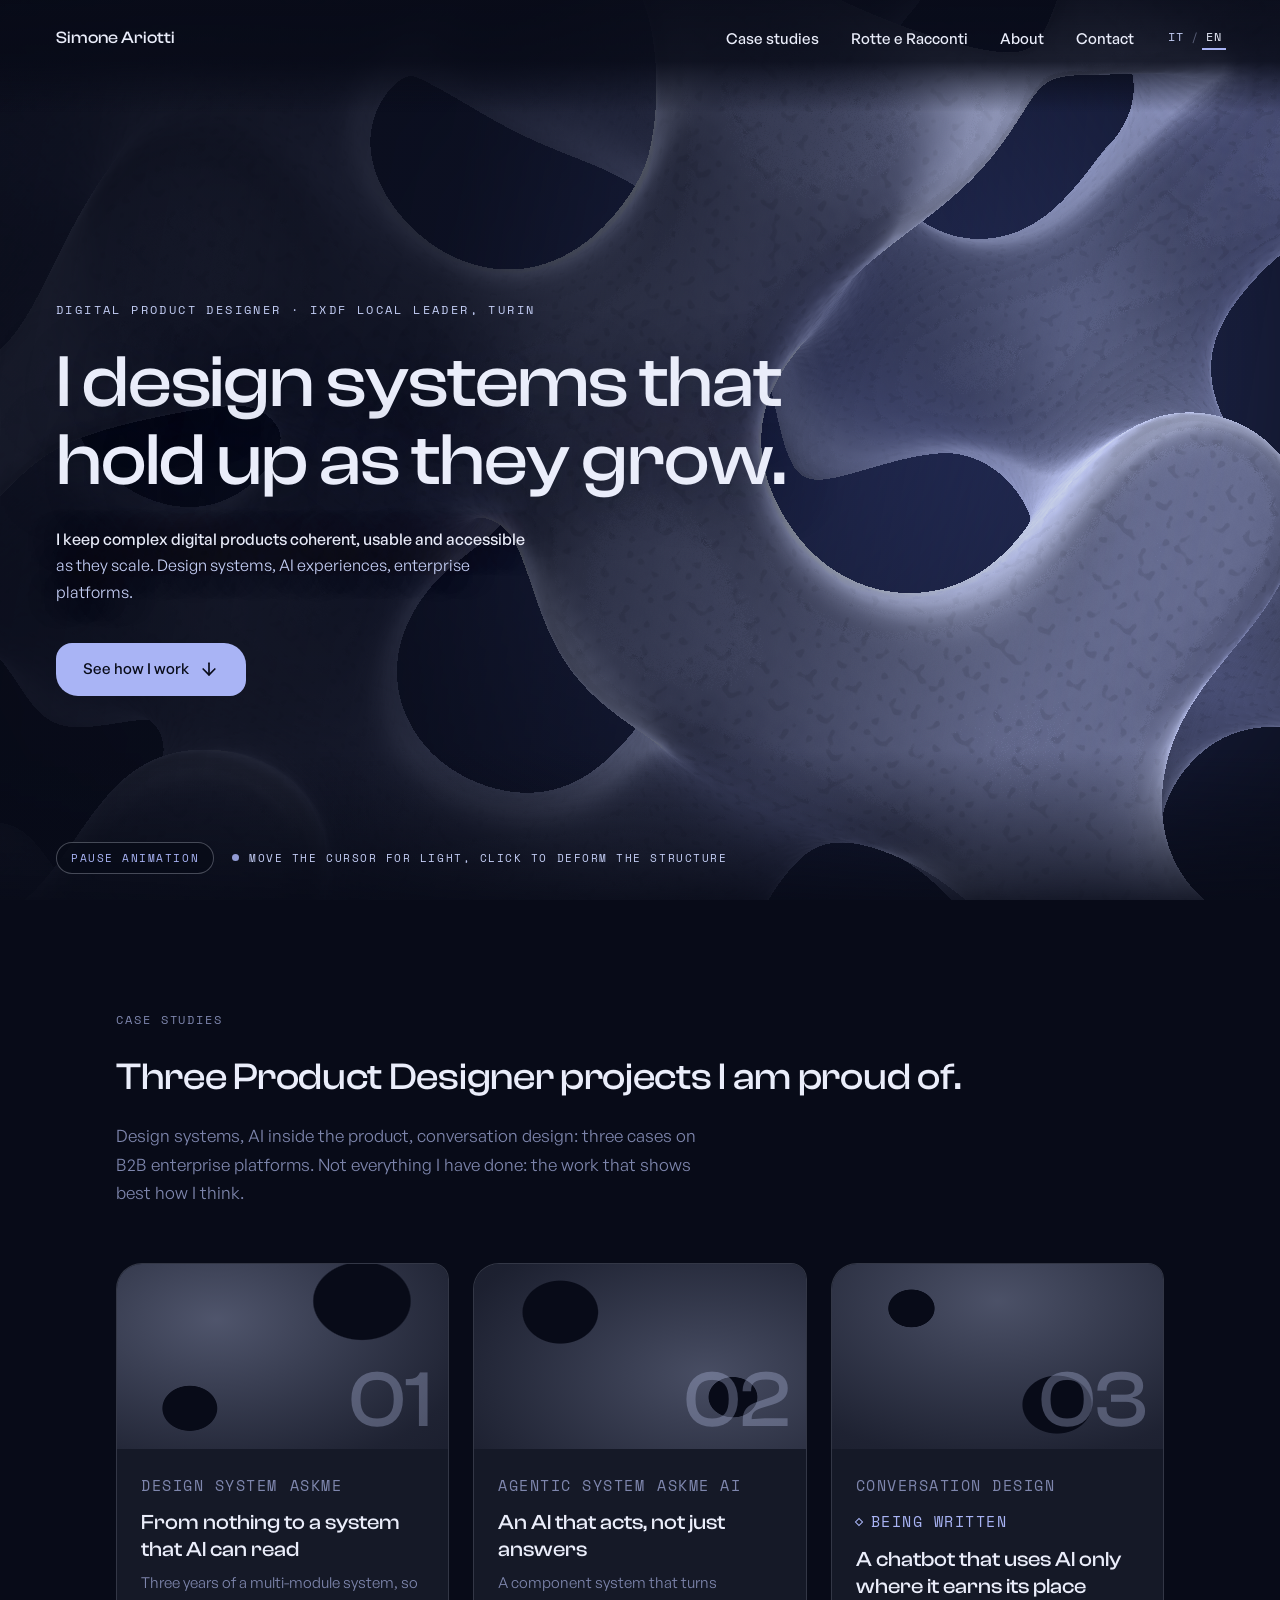
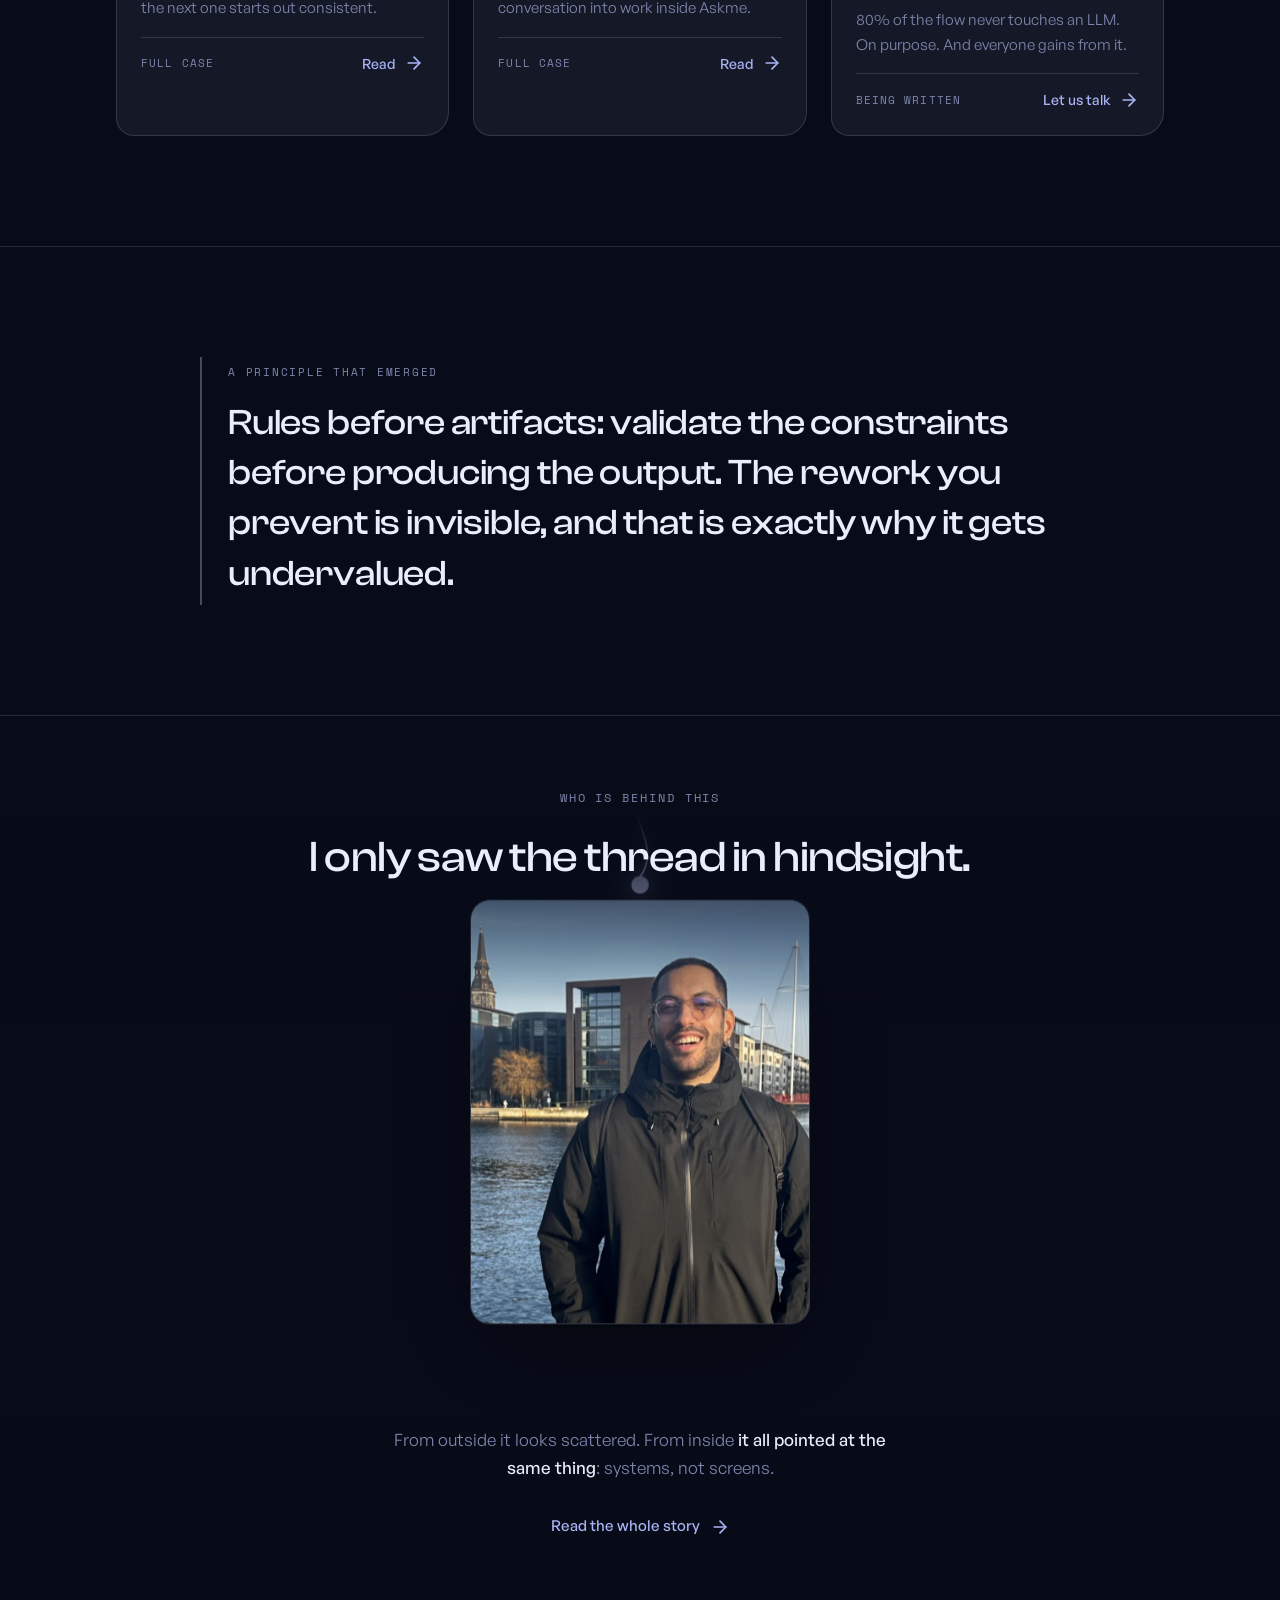
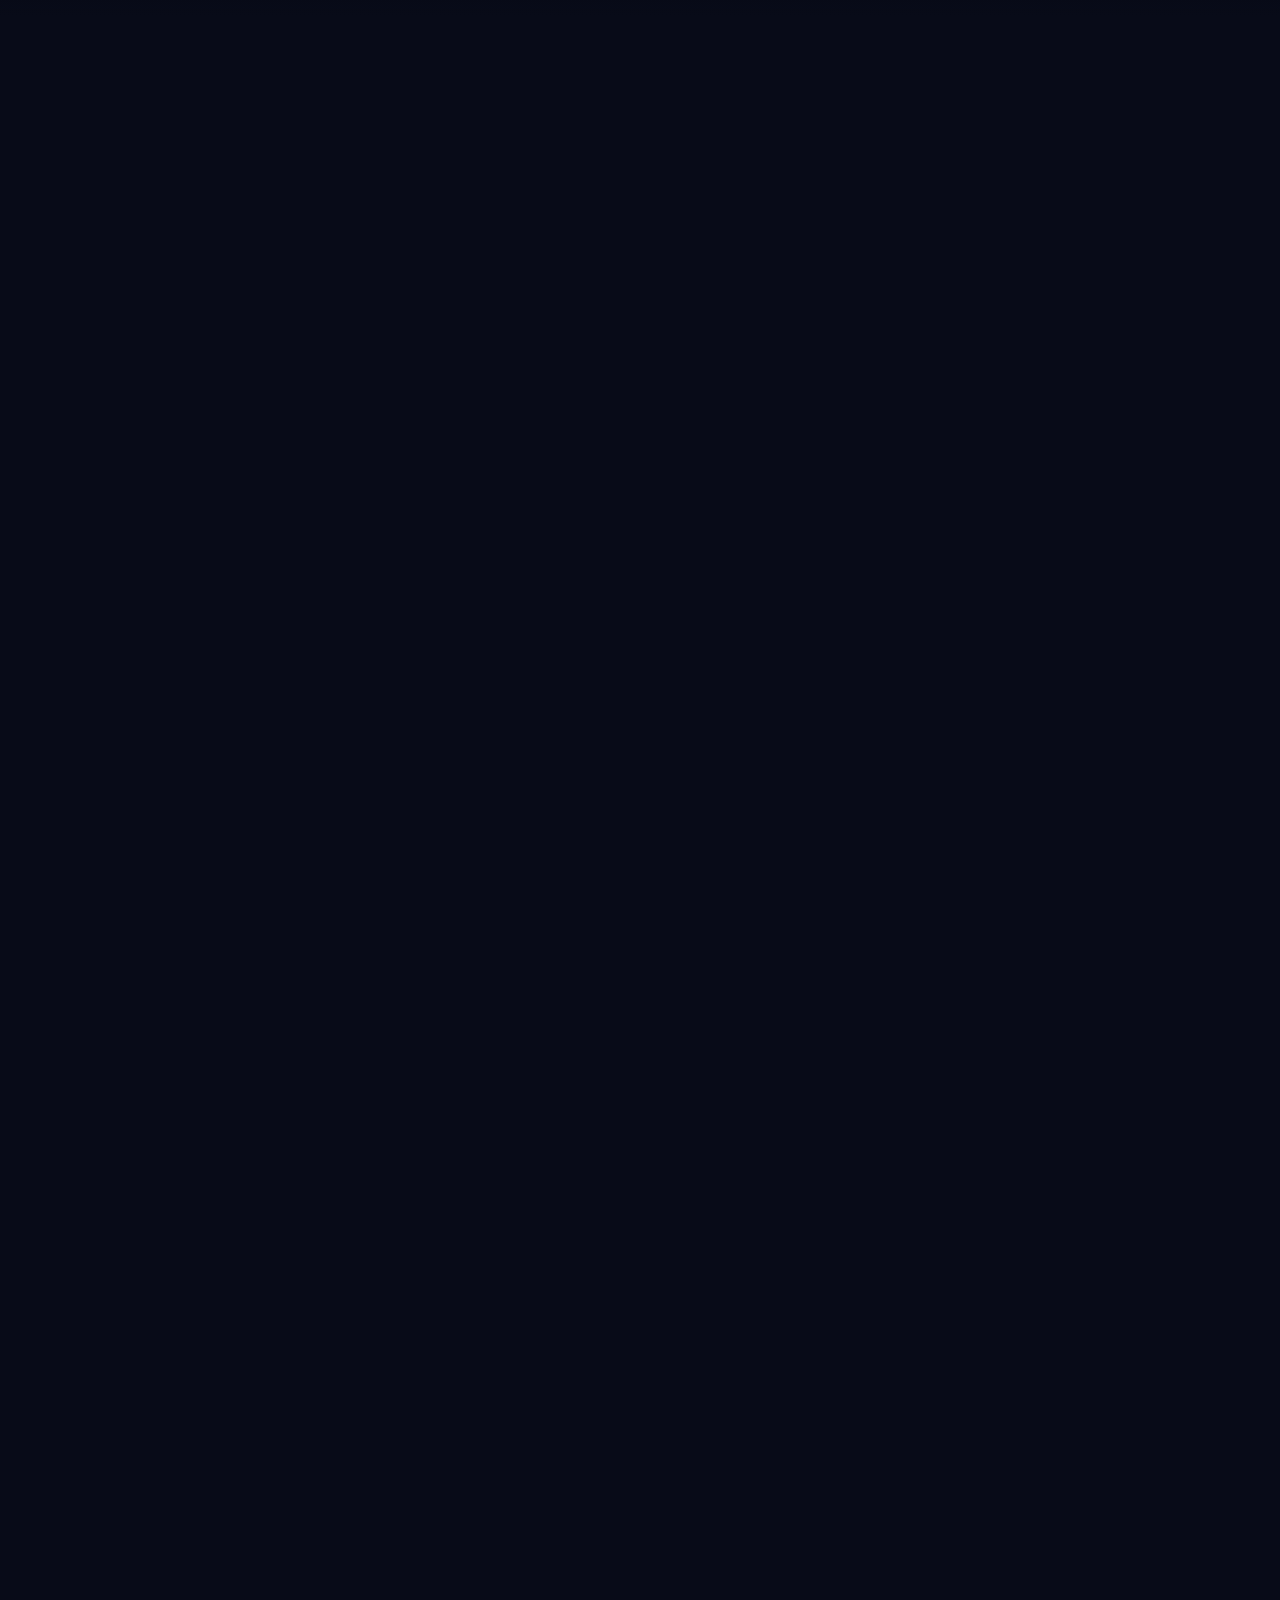
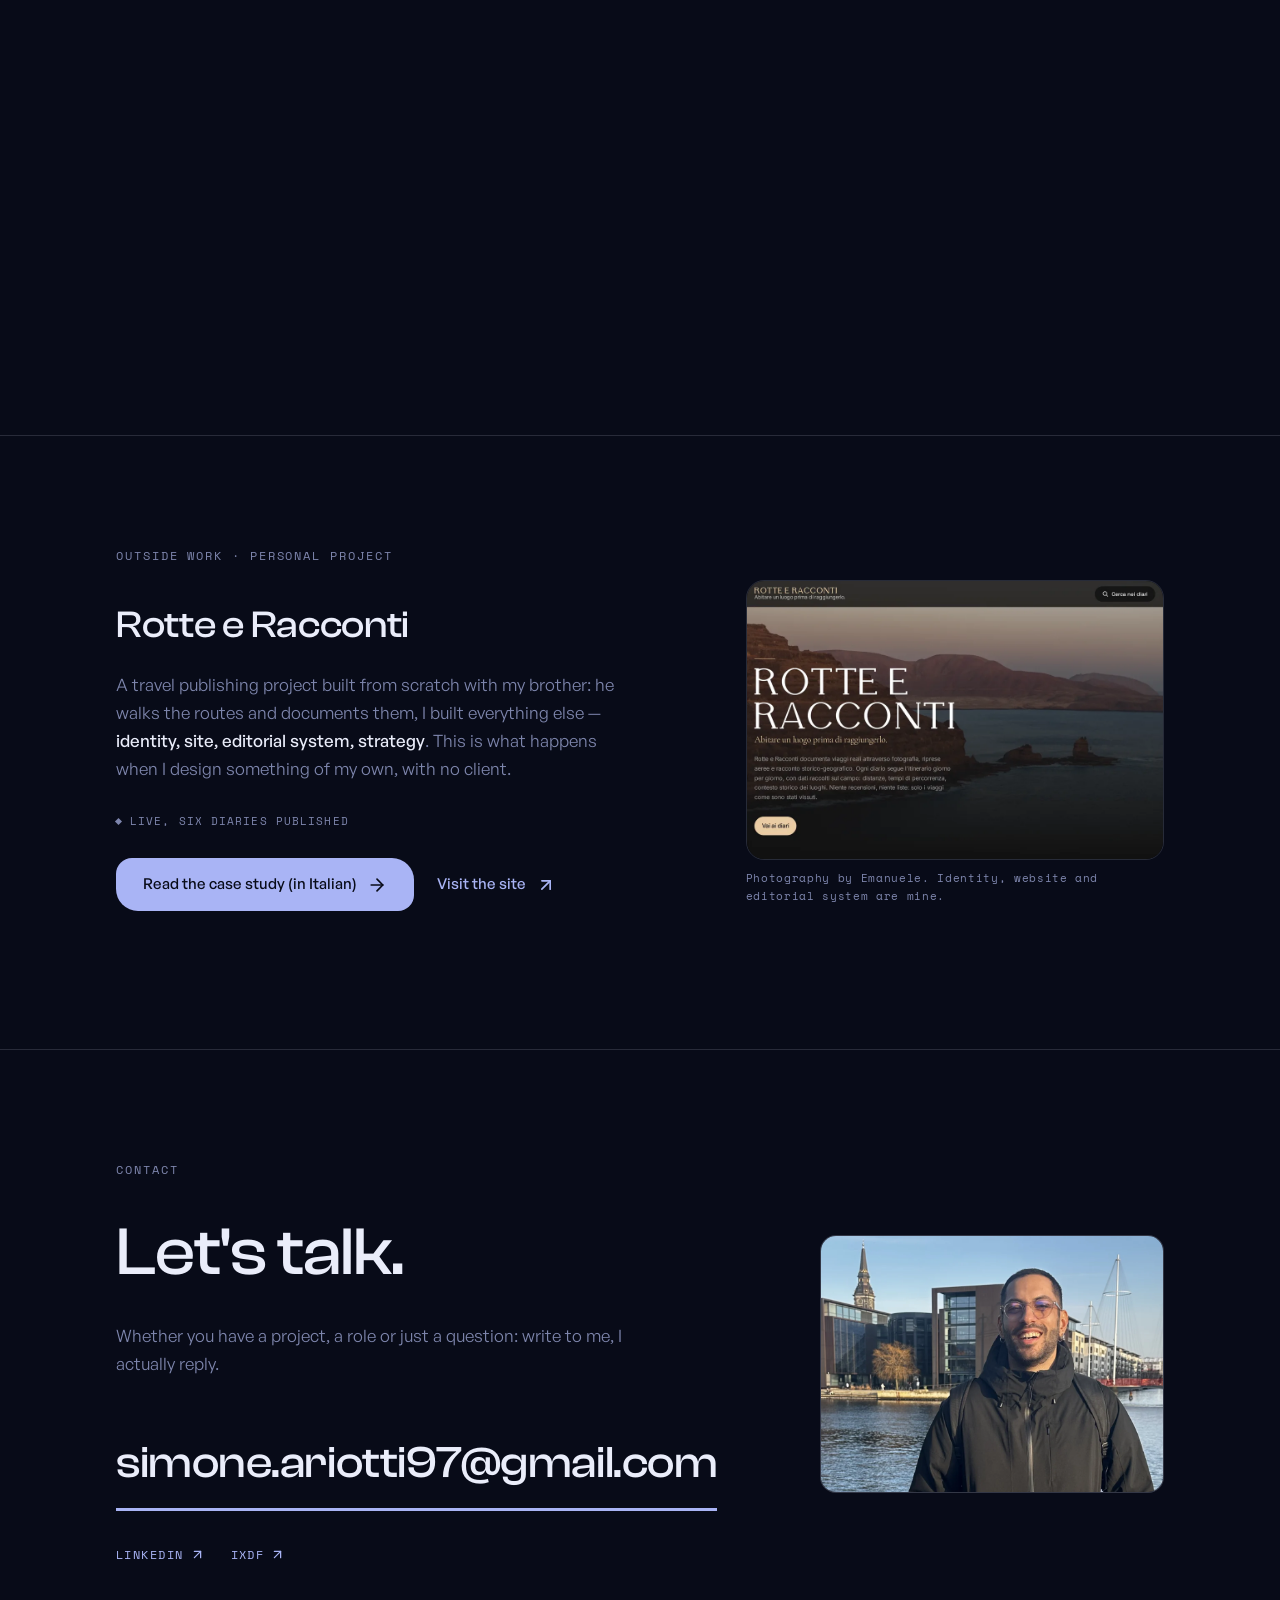
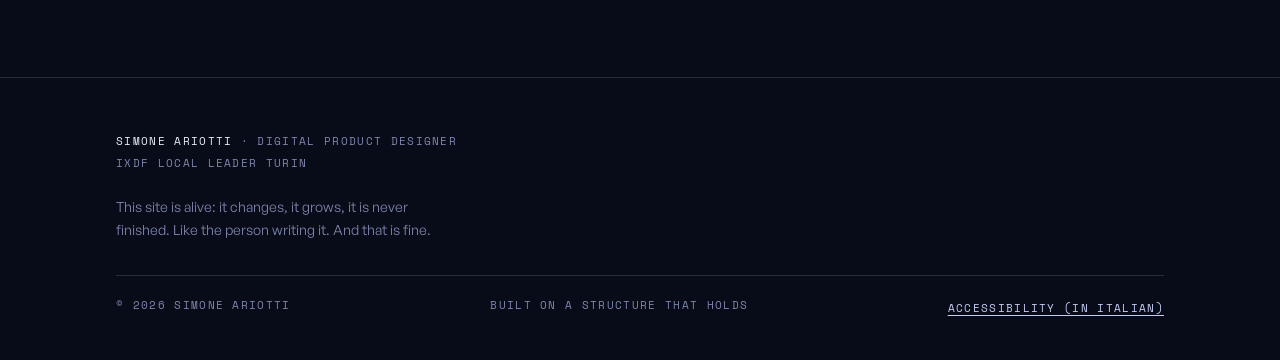
==== commit a1e20a37: "Accessibilità: dichiarazione e sei correzioni" ====
--- a/en/index.html
+++ b/en/index.html
@@ -62,6 +62,7 @@
   </ul>
 </nav>
 
+<main id="contenuto">
 <!-- ═══ HERO: la riga per tutti nel titolo, il concept nella firma ═══ -->
 <header class="hero" id="inizio">
   <canvas id="reticolo" aria-hidden="true"></canvas>
@@ -73,6 +74,7 @@
     <a class="btn btn-primaria" data-luce href="#lavori">See how I work <svg class="icona freccia-giu" aria-hidden="true"><use href="#i-giu"/></svg></a>
   </div>
   <div class="hero-basso">
+    <button class="pausa" type="button" aria-pressed="false" data-ferma="Pause animation" data-riprendi="Resume animation">Pause animation</button>
     <span class="hint">Move the cursor for light, click to deform the structure</span>
   </div>
 </header>
@@ -194,6 +196,8 @@
   </div>
 </section>
 
+</main>
+
 <footer>
   <div class="wrap">
     <p class="identita"><strong>Simone Ariotti</strong> · Digital Product Designer<br>
@@ -202,6 +206,7 @@
     <div class="chiudi">
       <span>© <span data-anno>2026</span> Simone Ariotti</span>
       <span>Built on a structure that holds</span>
+      <a href="../accessibilita.html" hreflang="it">Accessibility (in Italian)</a>
     </div>
   </div>
 </footer>
@@ -429,7 +434,8 @@
   const durate=[];
   function loop(now){
     const dt=Math.min(Math.max((now-prima)/1000,0.001),0.1); prima=now;
-    clock=(now-start)/1000;
+    /* in pausa il tempo dello shader si ferma: la struttura resta dov'e' e risponde ancora al cursore */
+    if(!document.documentElement.classList.contains('fermo')) clock+=dt;
     if(visibile){
       /* Lo smorzamento era 0.07 per fotogramma: a 120Hz arrivava al doppio
          della velocita' e quando un fotogramma saltava faceva uno scatto.
--- a/assets/stile.css
+++ b/assets/stile.css
@@ -372,3 +372,37 @@
   position:absolute;width:1px;height:1px;margin:-1px;padding:0;overflow:hidden;
   clip-path:inset(50%);white-space:nowrap;border:0;
 }
+
+
+/* ACCESSIBILITA 2026-10-22 ─────────────────────────────────────────────────
+   Dall'audit fatto per la dichiarazione di accessibilita' (accessibilita.html). */
+/* skip link: prima viveva solo in home.css, ora serve su ogni pagina */
+.salta{position:absolute;left:-9999px;top:0;background:var(--funzione);color:var(--abisso);padding:10px 18px;border-radius:0 0 8px 0;z-index:50}
+.salta:focus{left:0}
+/* sopra la hero la barra e' trasparente e sotto si muove la struttura chiara:
+   About e Contatti scendevano sotto 3,6:1. Una velatura statica dall'alto, niente blur. */
+nav.principale.sovrapposta::before{content:'';position:absolute;left:0;right:0;top:0;height:calc(100% + 36px);
+  background:linear-gradient(to bottom, rgba(8,11,24,.94) 0%, rgba(8,11,24,.86) 55%, rgba(8,11,24,0) 100%);
+  pointer-events:none;z-index:-1;transition:opacity var(--durata-micro) var(--ease-viscoso)}
+nav.principale.sovrapposta.ancorata::before{opacity:0}
+/* blocco di codice raggiungibile da tastiera: il focus deve vedersi */
+pre[tabindex]:focus-visible{outline:2px solid var(--funzione);outline-offset:4px}
+/* piede: il link alla dichiarazione, stessa voce dei metadati */
+footer .chiudi a{color:var(--ghiaccio);text-decoration:underline;text-underline-offset:3px;display:inline-flex;align-items:center;min-height:24px}
+footer .chiudi a:hover,footer .chiudi a:focus-visible{color:var(--testo)}
+/* dichiarazione: elenco dei difetti corretti. Un elenco e non una tabella a tre colonne:
+   a 320px la tabella avrebbe imposto lo scorrimento orizzontale (1.4.10) */
+ol.difetti{list-style:none;padding:0;margin:26px 0 0;counter-reset:d}
+ol.difetti>li{border-top:1px solid var(--bordo);padding:18px 0 20px}
+ol.difetti>li:last-child{border-bottom:1px solid var(--bordo)}
+ol.difetti p{margin:0 0 6px}
+ol.difetti .d-crit{font-family:var(--font-mono);font-size:12px;letter-spacing:.12em;text-transform:uppercase;color:var(--ghiaccio);margin-bottom:10px}
+.d-data{font-family:var(--font-mono);font-size:12px;letter-spacing:.08em;color:var(--mezzo);margin-top:26px}
+/* focus mai nascosto sotto le barre fisse (2.4.11): vale anche per Maiusc+Tab, non solo per le ancore */
+html{scroll-padding-top:96px}
+html:has(nav.indice){scroll-padding-top:150px}
+/* su mobile le barre sono piu' alte: 121px la principale, 166px con l'indice */
+@media(max-width:760px){html{scroll-padding-top:130px}html:has(nav.indice){scroll-padding-top:175px}}
+/* un elemento che riceve il focus si vede subito, anche se la sua animazione d'ingresso
+   non e' finita o dipende dallo scorrimento (2.4.7): vale per i gesti .m e per la chiusura del filo */
+.reveal-on .m:focus-within,.filo .chiusura:focus-within{opacity:1!important;transform:none!important;transition:none!important}
--- a/assets/home.css
+++ b/assets/home.css
@@ -1,8 +1,7 @@
 /* Solo la home: hero con lo shader, griglia dei casi, il filo, Rotte e
    Racconti, i contatti. Caricato dopo stile.css. */
 body{background:var(--trama-fondo);background-attachment:fixed;color:var(--testo);font-family:var(--font-body);font-size:17px;line-height:1.65}
-.salta{position:absolute;left:-9999px;top:0;background:var(--funzione);color:var(--abisso);padding:10px 18px;border-radius:0 0 8px 0;z-index:50}
-.salta:focus{left:0}
+/* .salta vive in stile.css dal 22 ottobre 2026 */
 /* il logo usa la regola condivisa in stile.css: questa era un duplicato
    identico salvo display/gap, e la sua unica conseguenza era duplicare. */
 /* La barra della home sta sopra la hero, dove --mezzo scende a 2,5:1: le voci
@@ -295,3 +294,18 @@
 .rr-azioni{display:flex;flex-wrap:wrap;align-items:center;gap:12px 22px;margin:0}
 @media(max-width:480px){.rr-azioni{flex-direction:column;align-items:flex-start;gap:10px}}
 .rr-gate{margin:0 0 16px;font-family:var(--font-mono);font-size:11px;letter-spacing:.1em;text-transform:uppercase;color:var(--mezzo)}
+
+
+/* ACCESSIBILITA 2026-10-22: comando di pausa della hero (WCAG 2.2.2).
+   Su touch resta visibile anche se l'istruzione sul cursore sparisce. */
+.hero-basso{gap:18px}
+.hero-basso .pausa{font:inherit;letter-spacing:inherit;text-transform:inherit;color:var(--funzione);
+  background:rgba(8,11,24,.82);border:1px solid var(--bordo-forte);border-radius:999px;
+  min-height:32px;padding:4px 14px;cursor:pointer}
+.hero-basso .pausa:hover{color:var(--testo)}
+.hero-basso .pausa:focus-visible{outline:2px solid var(--funzione);outline-offset:3px}
+.fermo .hero-basso .hint::before{animation:none}
+@media (pointer:coarse){ .hero-basso{display:flex} .hero-basso .hint{display:none} }
+@media (prefers-reduced-motion: reduce){ .hero-basso .pausa{display:none} }
+/* bersagli dei contatti: LinkedIn e IxDF erano alti 20px, ora almeno 24 (2.5.8) */
+.contatto a[target="_blank"]{display:inline-flex;align-items:center;min-height:24px}
